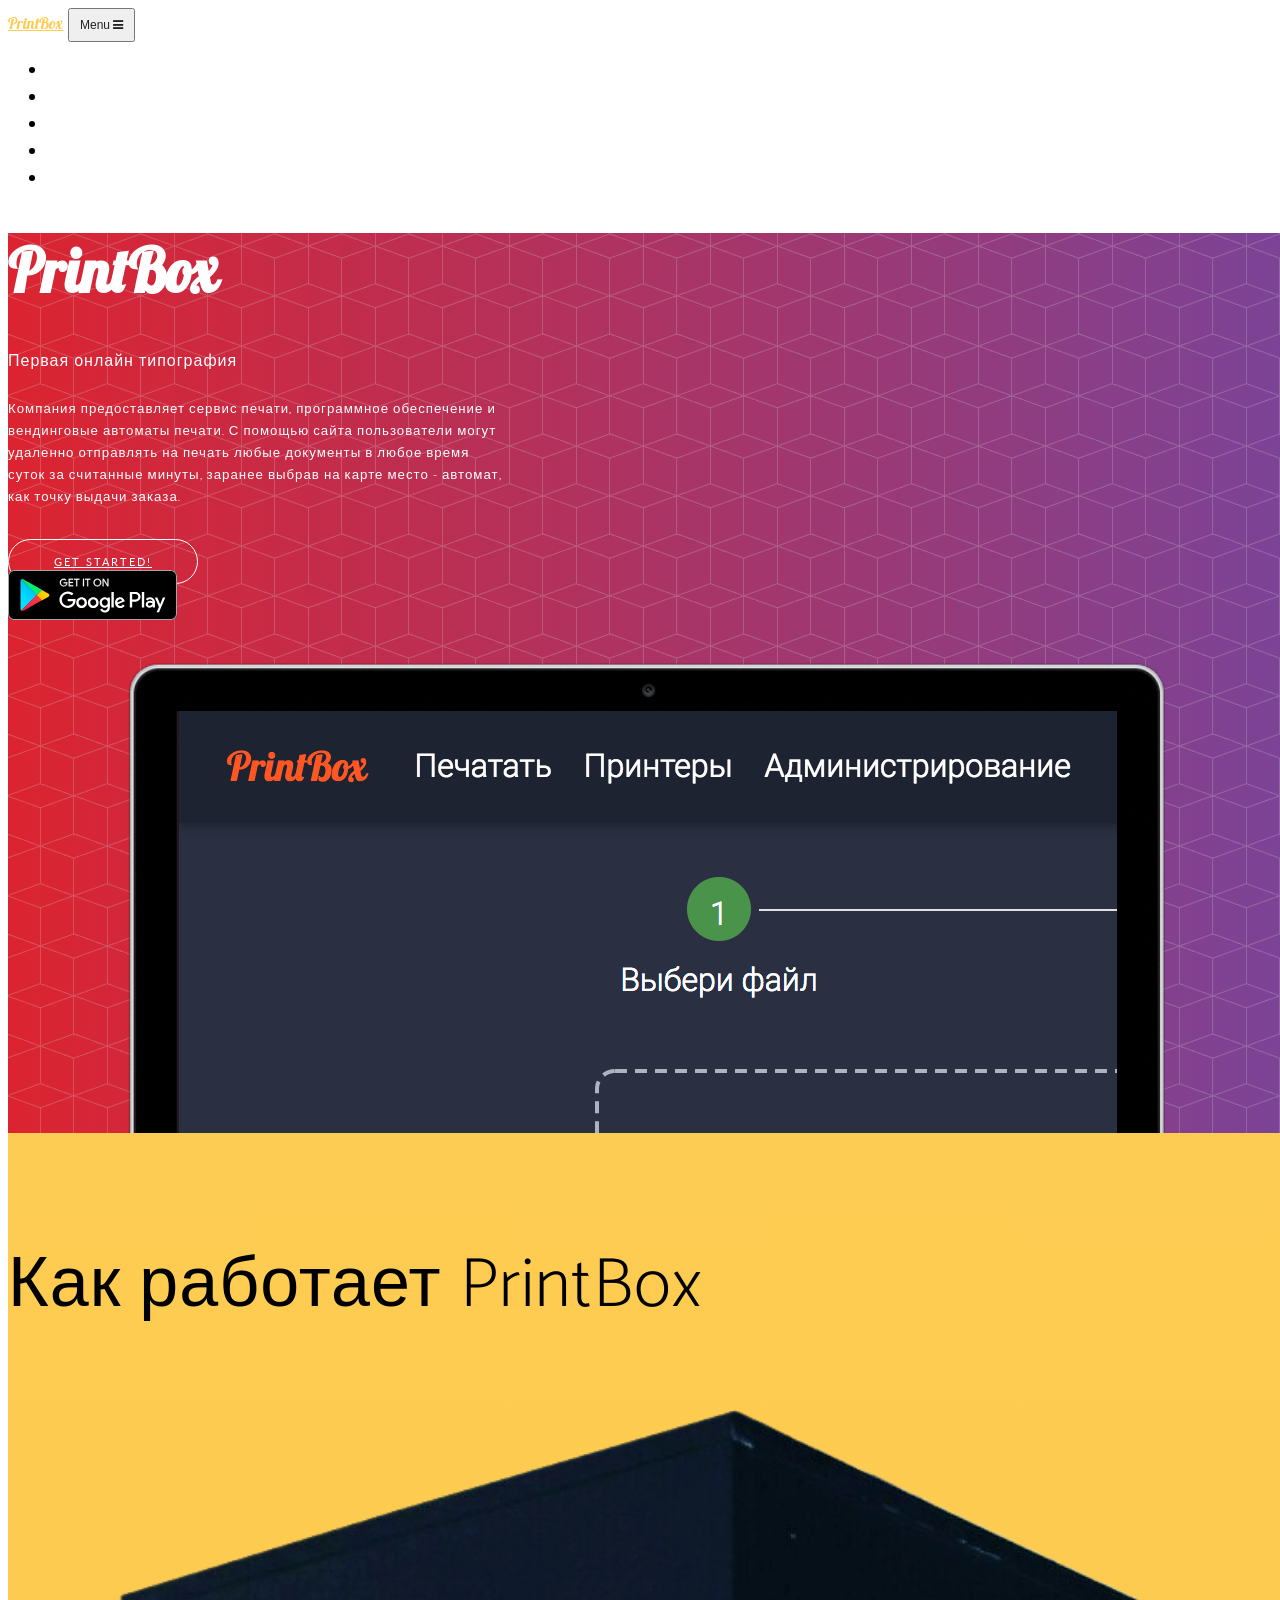
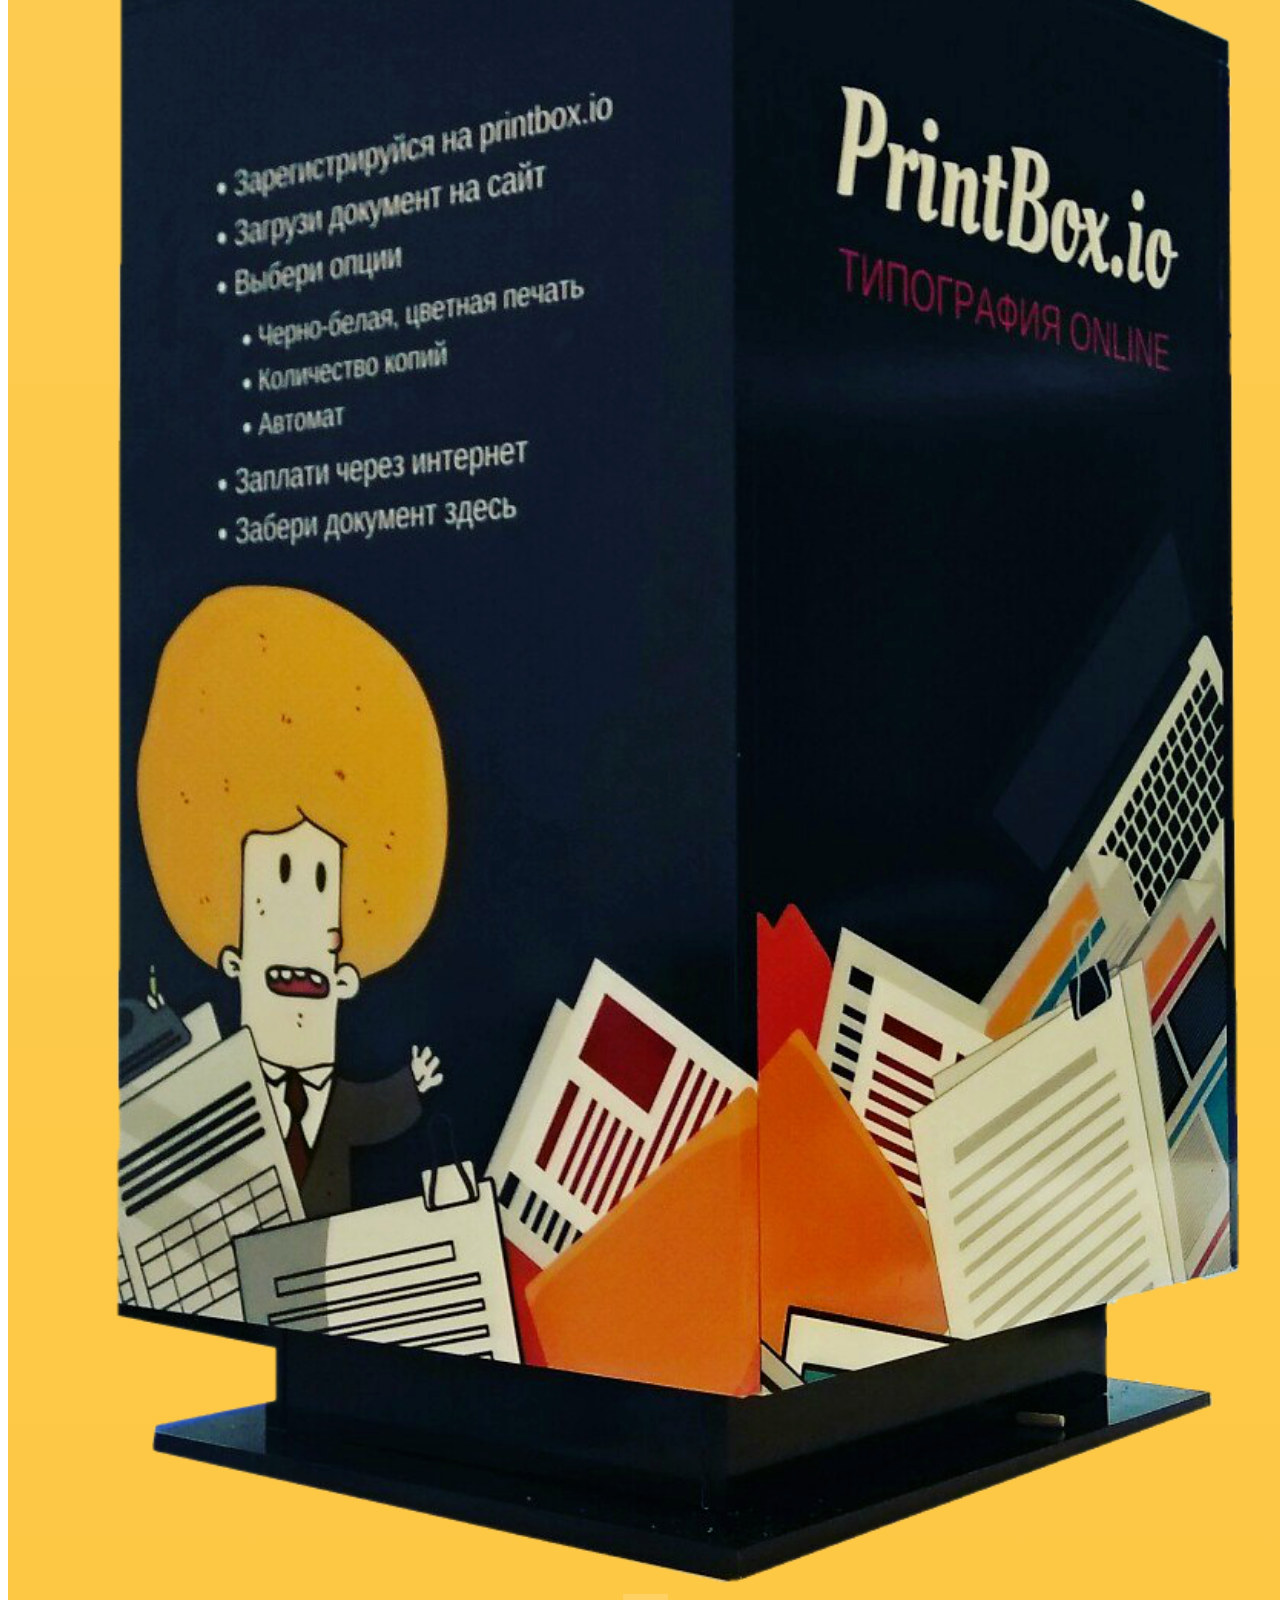
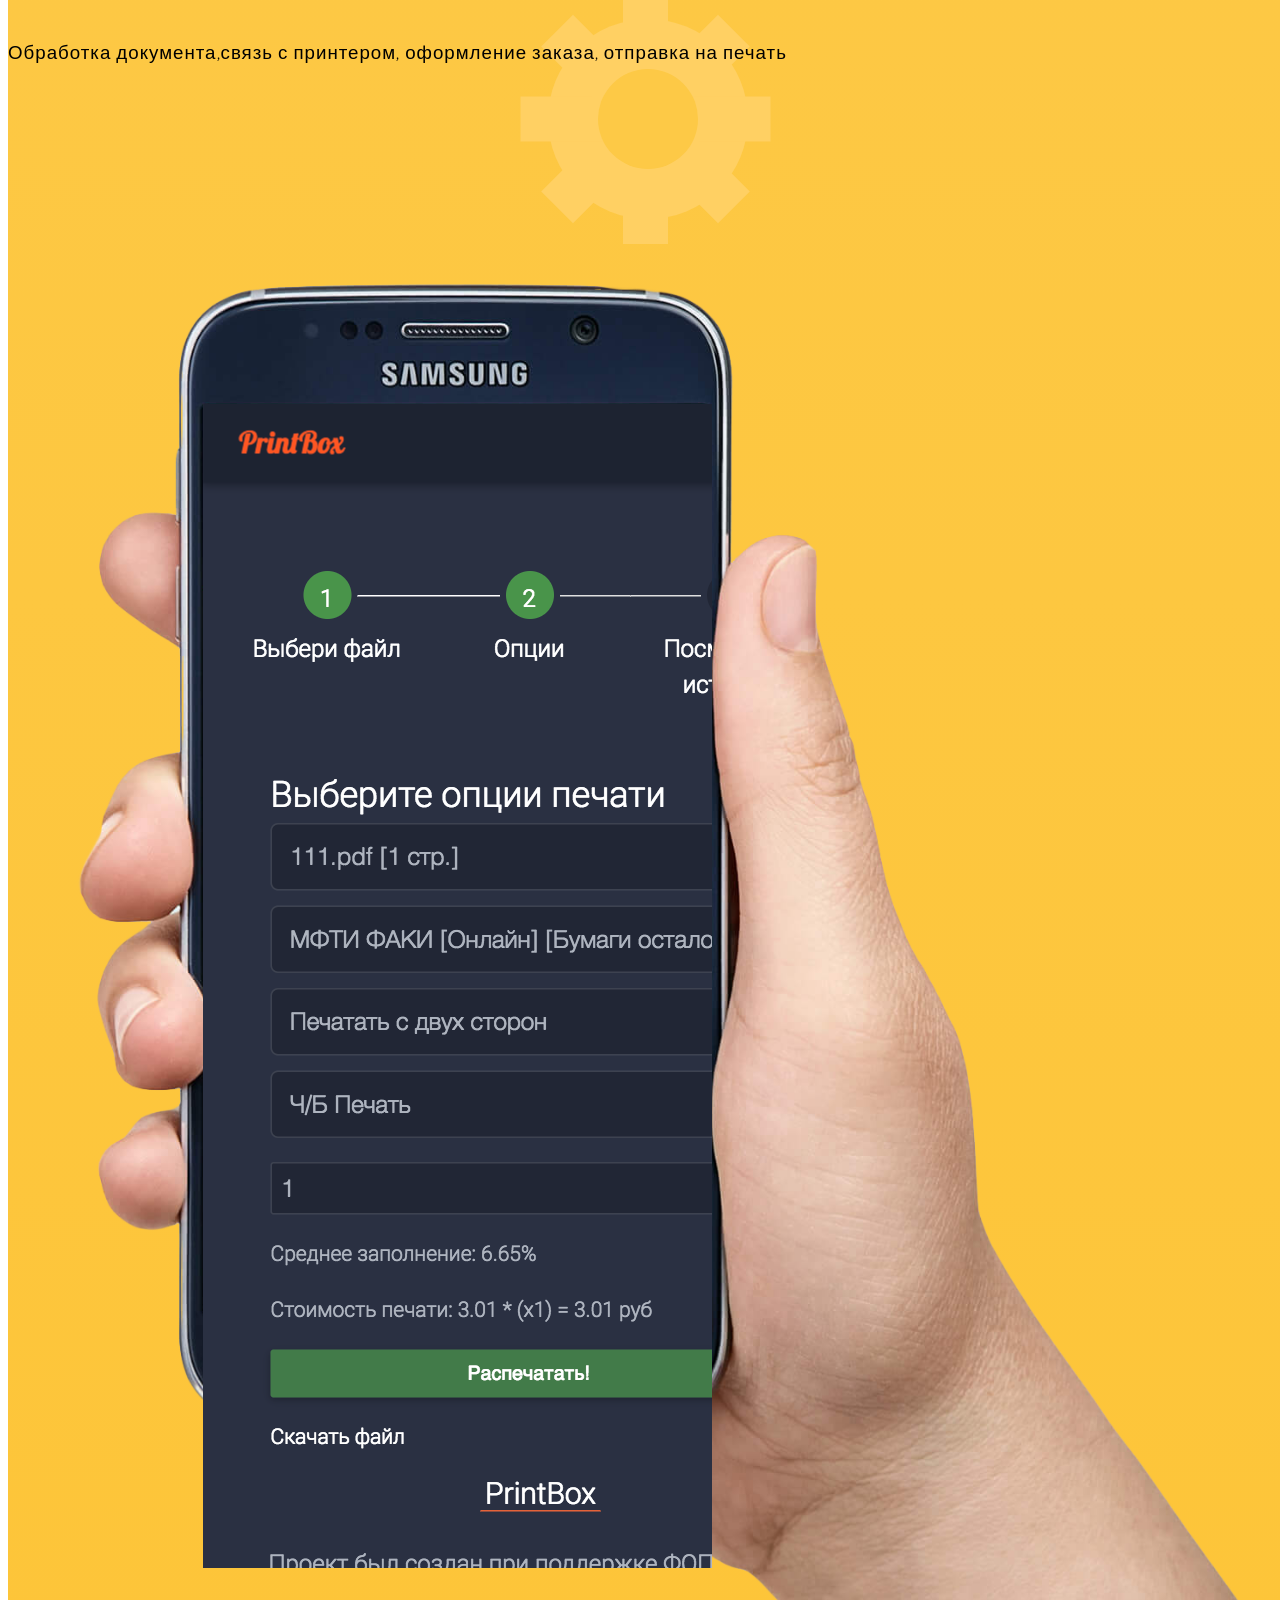
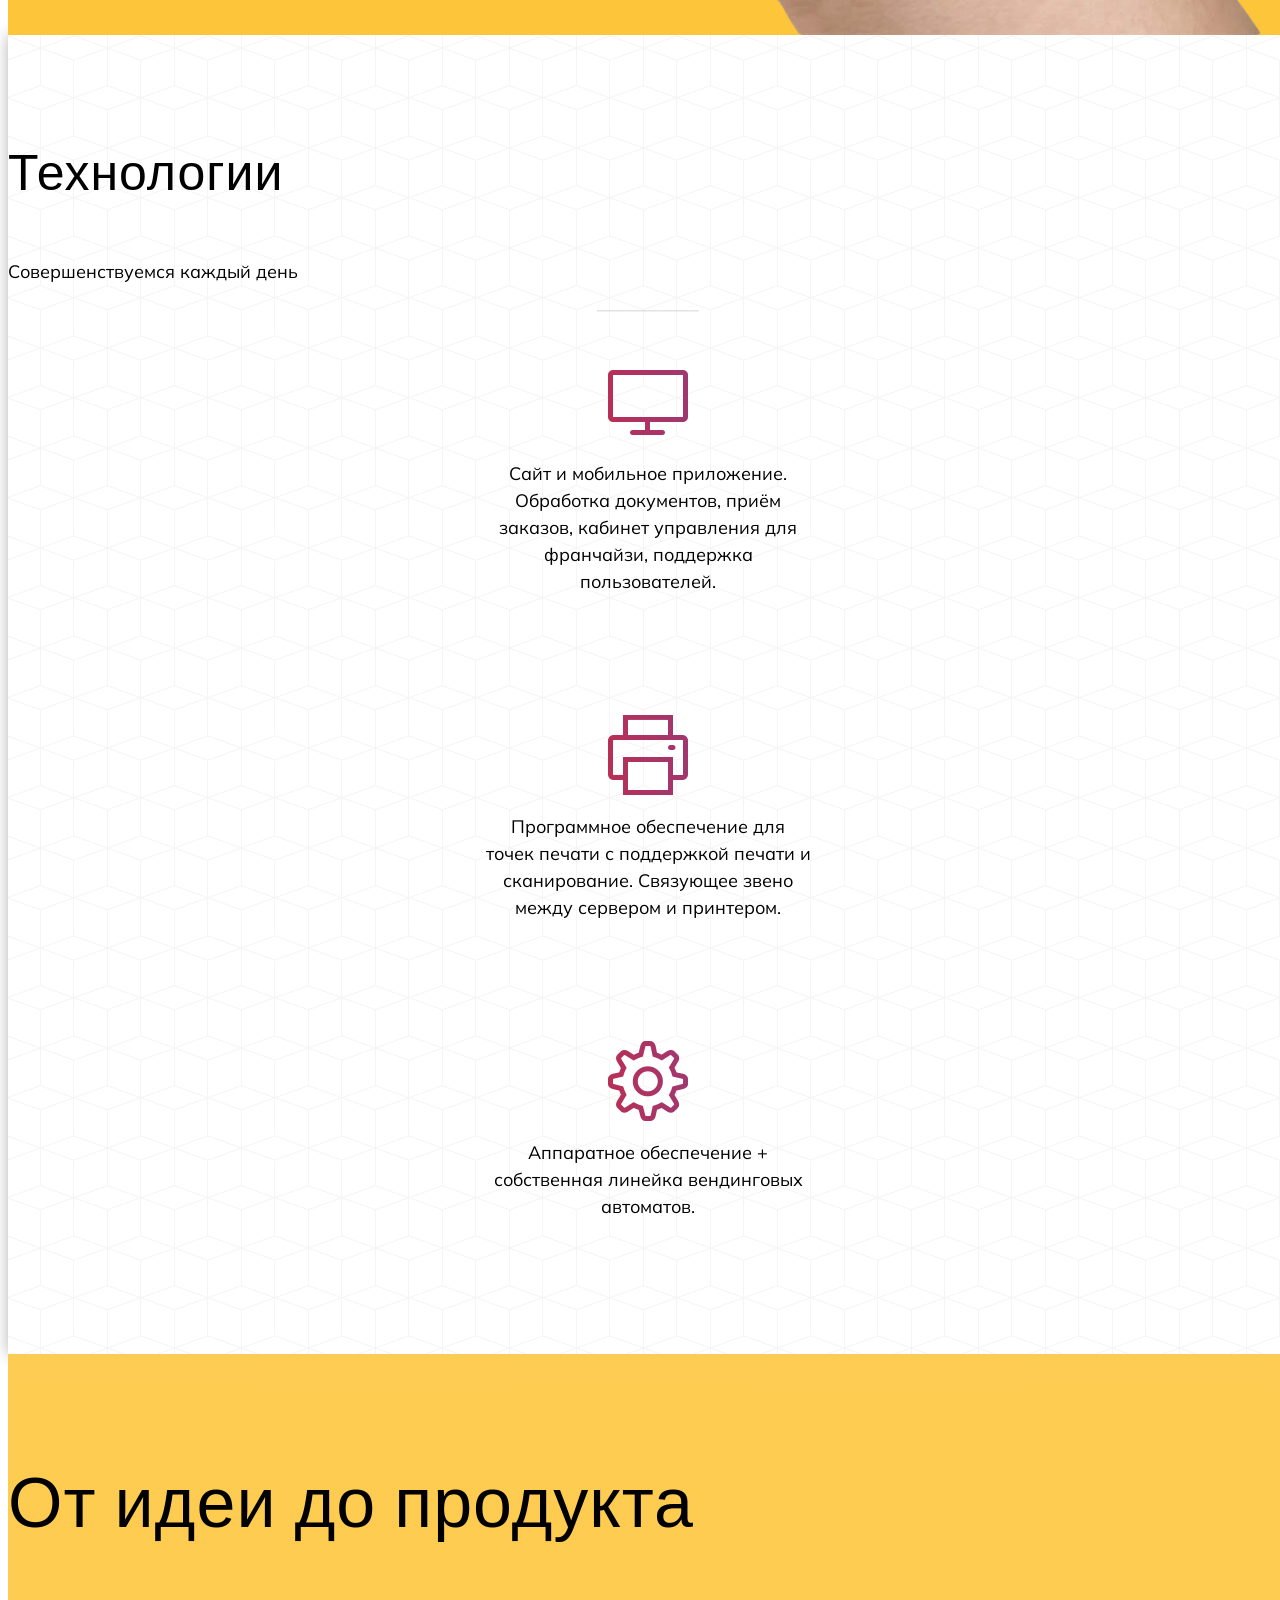
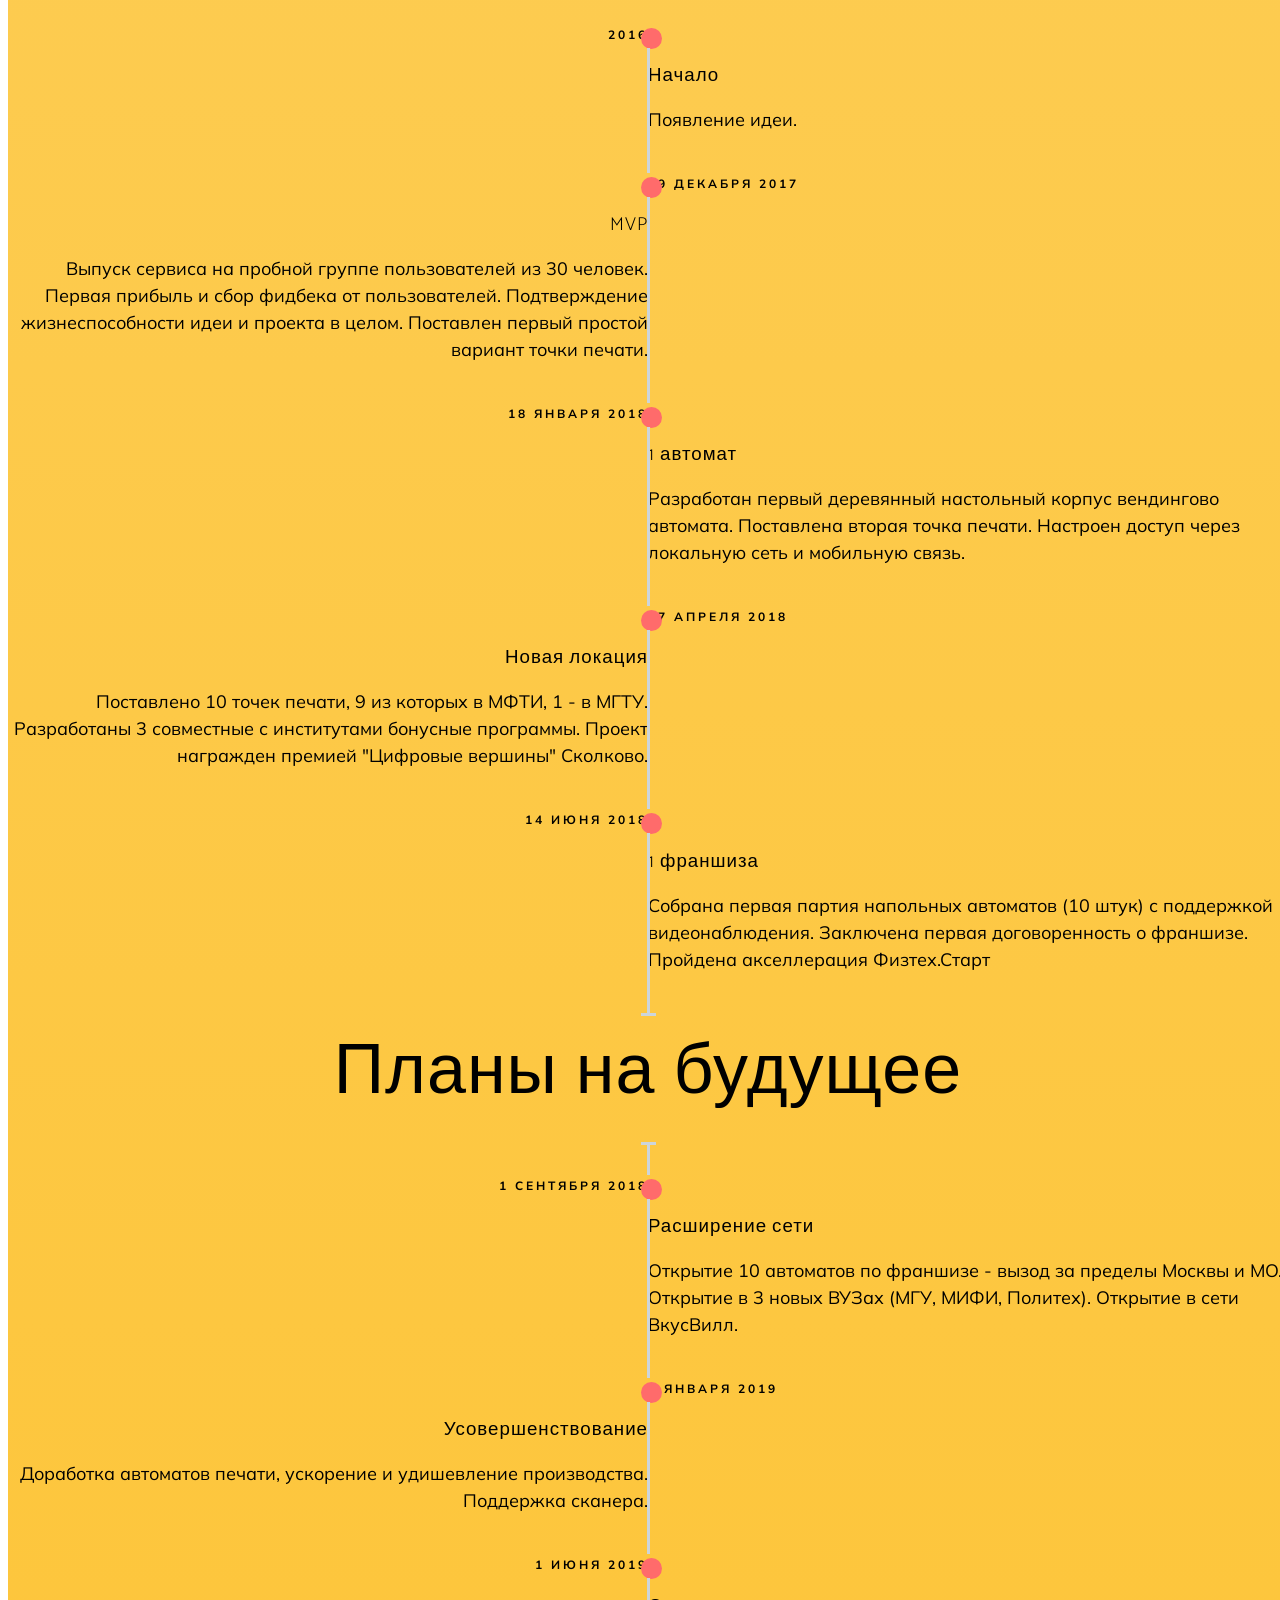
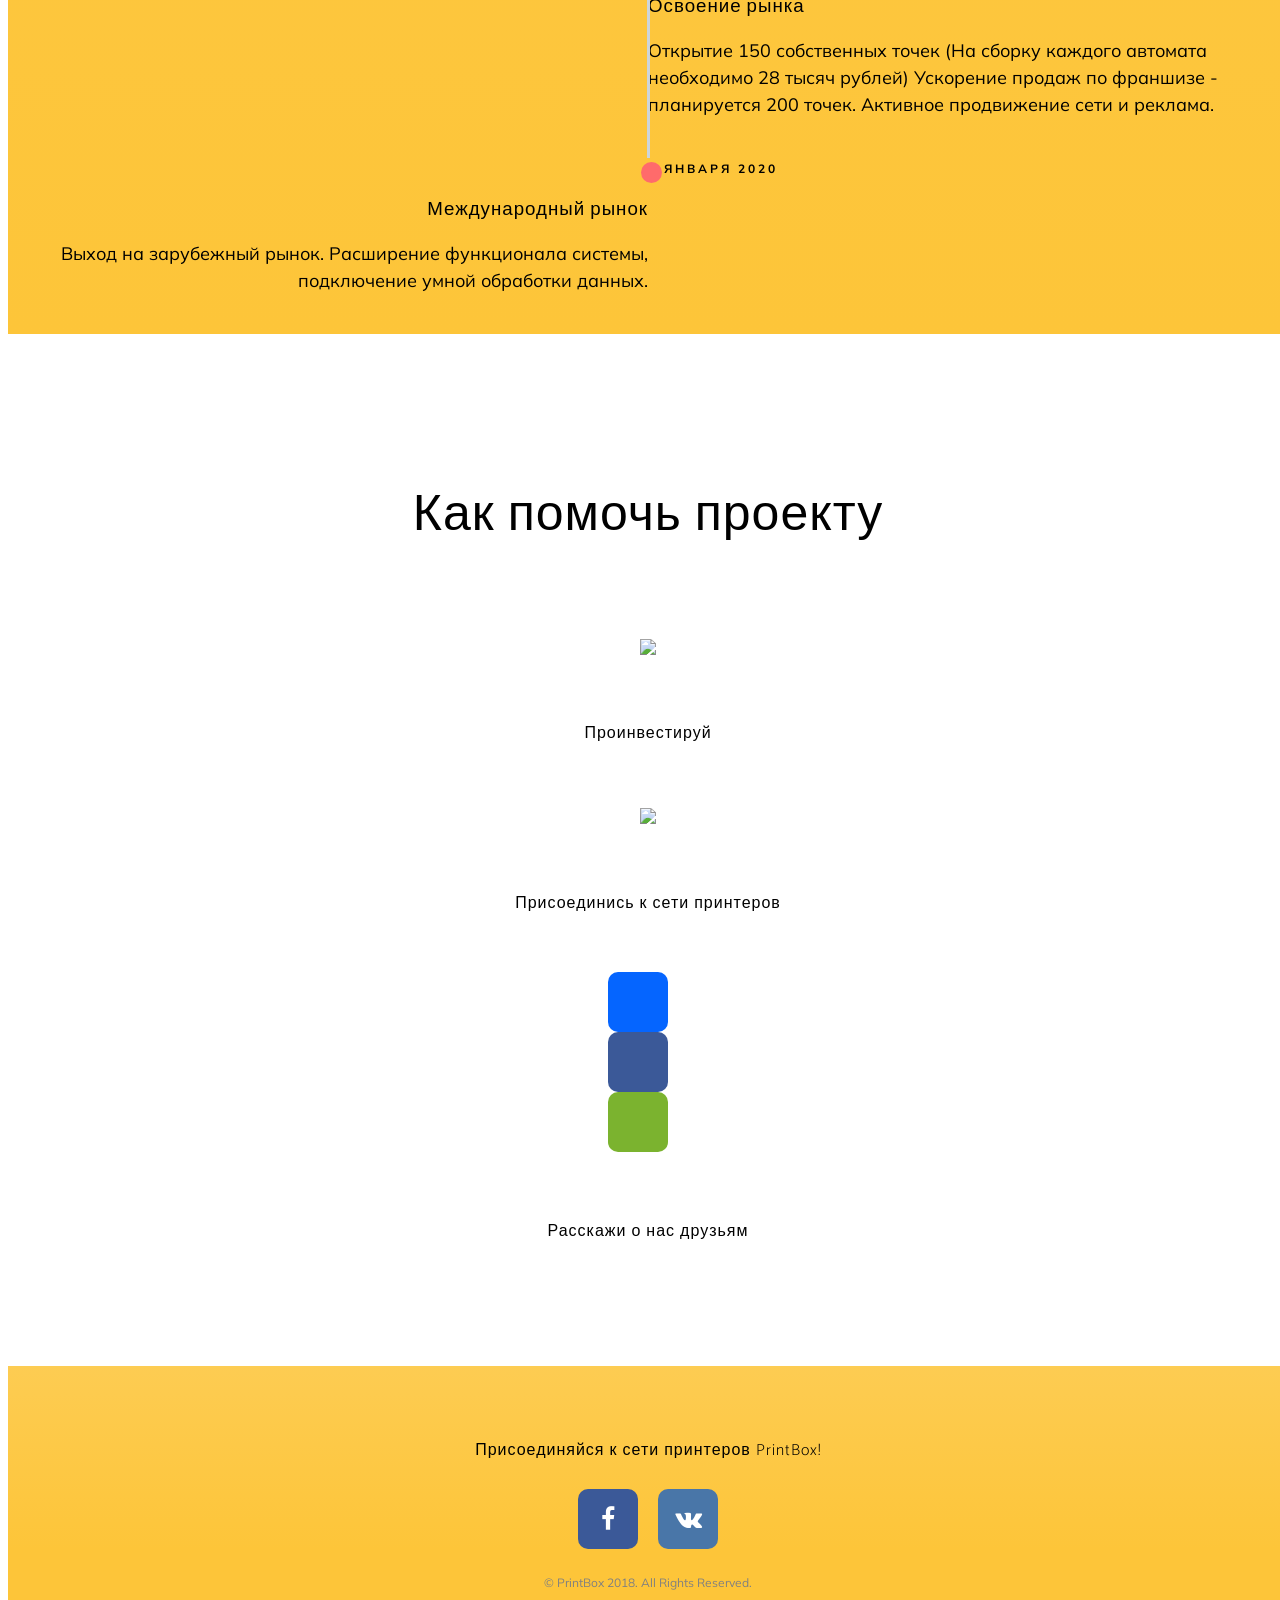
==== index.html @ d89f703d "road map" ====
<!DOCTYPE html>
<html lang="en">

  <head>

    <meta charset="utf-8">
    <meta name="viewport" content="width=device-width, initial-scale=1, shrink-to-fit=no">
    <meta name="description" content="">
    <meta name="author" content="">
    <link rel="shortcut icon" href="img/favicon.ico">
    <title>PrintBox - 1 online типография</title>

    <!-- Bootstrap core CSS -->
    <link href="vendor/bootstrap/css/bootstrap.min.css" rel="stylesheet">

    <!-- Custom fonts for this template -->
    <link rel="stylesheet" href="vendor/font-awesome/css/font-awesome.min.css">
    <link rel="stylesheet" href="vendor/simple-line-icons/css/simple-line-icons.css">
    <link href="https://fonts.googleapis.com/css?family=Lato" rel="stylesheet">
    <link href="https://fonts.googleapis.com/css?family=Catamaran:100,200,300,400,500,600,700,800,900" rel="stylesheet">
    <link href="https://fonts.googleapis.com/css?family=Muli" rel="stylesheet">
    <link href="https://fonts.googleapis.com/css?family=Andika|Arimo|Lobster|Pacifico" rel="stylesheet">

    <!-- Plugin CSS -->
    <link rel="stylesheet" href="device-mockups/device-mockups.min.css">

    <!-- Custom styles for this template -->
    <link href="css/new-age.min.css" rel="stylesheet">
    <link href="scss/my.css" rel="stylesheet">

      <link rel="stylesheet"
  href="https://cdn.jsdelivr.net/npm/animate.css@3.5.2/animate.min.css">
  <!-- or -->
  <link rel="stylesheet"
  href="https://cdnjs.cloudflare.com/ajax/libs/animate.css/3.5.2/animate.min.css">

  </head>

  <body id="page-top">
    <script src="//yastatic.net/es5-shims/0.0.2/es5-shims.min.js"></script>
    <script src="//yastatic.net/share2/share.js"></script>
    <script src="https://cdnjs.cloudflare.com/ajax/libs/wow/1.1.2/wow.min.js"></script>
              <script>
              new WOW().init();
              </script>
<a href="javascript:" id="return-to-top"><i class="icon-arrow-up"></i></a>

    <!-- Navigation -->
    <nav class="navbar navbar-expand-lg navbar-light fixed-top" id="mainNav">
      <div class="container">
        <a class="navbar-brand js-scroll-trigger" href="#page-top">PrintBox</a>
        <button class="navbar-toggler navbar-toggler-right" type="button" data-toggle="collapse" data-target="#navbarResponsive" aria-controls="navbarResponsive" aria-expanded="false" aria-label="Toggle navigation">
          Menu
          <i class="fa fa-bars"></i>
        </button>
        <div class="collapse navbar-collapse" id="navbarResponsive">
          <ul class="navbar-nav ml-auto">
            <li class="nav-item">
              <a class="nav-link js-scroll-trigger" href="#about">About</a>
            </li>
            <li class="nav-item">
              <a class="nav-link js-scroll-trigger" href="#technology">Technology</a>
            </li>
            <li class="nav-item">
              <a class="nav-link js-scroll-trigger" href="#road">Road Map</a>
            </li>
            <li class="nav-item">
              <a class="nav-link js-scroll-trigger" href="#help">Help</a>
            </li>
            <li class="nav-item">
              <a class="nav-link js-scroll-trigger" href="#contact">Contact</a>
            </li>
          </ul>
        </div>
      </div>
    </nav>

    <header class="masthead">
      <div class="container h-100">
        <div class="row h-100">
          <div class="col-lg-5 my-auto">
            <div class="header-content mx-auto">
              <div class="content">
                <h1 id="logo">
                      PrintBox
                </h1>
              <h4 class="wow fadeInLeft pt-3 pb-1"> Первая онлайн типография </h4>
              <h5 class="wow fadeInLeft">
                Компания предоставляет сервис печати,
программное обеспечение и вендинговые автоматы печати.
С помощью сайта пользователи могут
удаленно отправлять на печать любые документы
в любое время суток за считанные минуты,
заранее выбрав на карте место - автомат, как точку выдачи заказа.
              </h5>
              <br>
                  <div class="row">
                     <div class="col-md-6">
                         <a href="https://printbox.io/print/1" class="btn btn-outline btn-xl js-scroll-trigger">Get Started!</a>
                     </div>
                      <div class="col-md-6">
                         <a class="badge-link" href="#"><img src="img/google-play-badge.svg" alt=""></a>
                     </div>
                  </div>
              </div>
            </div>
          </div>
          <div class="col-lg-7 my-auto">
            <div class="">

              <div class="device-mockup makbook portrait white">
                <div class="device">
                  <div class="screen">
                    <!-- Demo image for screen mockup, you can put an image here, some HTML, an animation, video, or anything else! -->
                    <img src="img/3.png" class="img-fluid" alt="">
                  </div>
                  <div class="button">
                    <!-- You can hook the "home button" to some JavaScript events or just remove it -->
                  </div>
                </div>
              </div>
            </div>
          </div>
        </div>
      </div>
    </header>

    <section class="download bg-primary text-center" id="about">
            <h2 class="section-heading">Как работает PrintBox</h2>
      <div class="container">
        <div class="row">
            <div  class="col-md-3">
                <img src="./img/5.png" style="width: 100%">
            </div>
             <div  class="col-md-5" style="height: 224px">
                <div class="parent">
                  <div class="gear">
                    <div class="center"></div>
                    <div class="tooth"></div>
                    <div class="tooth"></div>
                    <div class="tooth"></div>
                    <div class="tooth"></div>
                  </div>
                </div>
                 <h3 class="h3-about mt-5">
                 Обработка документа,связь с принтером,
                 оформление заказа,  отправка на печать
                 </h3>
             </div>
          <div class="col-md-4 mx-auto pb-0 pb-0">
              <div class="device-mockup iphone6_plus portrait white">
              <div class="device">
                  <div class="screen">
                    <!-- Demo image for screen mockup, you can put an image here, some HTML, an animation, video, or anything else! -->
                    <img src="img/2.png" class="img-fluid" alt="">
                  </div>
                  <div class="button">
                    <!-- You can hook the "home button" to some JavaScript events or just remove it -->
                  </div>
                </div>
              </div>
          </div>
        </div>
      </div>
    </section>

    <section class="features future" id="technology">
      <div class="container">
        <div class="section-heading text-center">
          <h2>Технологии</h2>
          <p class="text-muted">
            Совершенствуемся каждый день
          </p>
          <hr>
        </div>
        <div class="row my-auto">
            <div class="container-fluid">
              <div class="row">
                <div class="col-lg-4 wow rotateInDownLeft">
                  <div class="feature-item">
                    <i class="icon-screen-desktop text-primary"></i>
                    <p class="text-muted">
                      Сайт и мобильное приложение.
                      Обработка документов, приём заказов, кабинет управления для франчайзи,
                        поддержка пользователей.
                    </p>
                  </div>
                </div>
                <div class="col-lg-4 wow zoomIn">
                  <div class="feature-item">
                    <i class="icon-printer text-primary"></i>
                    <p class="text-muted">
                      Программное обеспечение для точек печати с поддержкой печати и сканирование.
                      Связующее звено между сервером и принтером.
                    </p>
                  </div>
                </div>
                <div class="col-lg-4">
                  <div class="feature-item wow rotateInDownRight">
                    <i class="icon-settings text-primary"></i>
                    <p class="text-muted">
                      Аппаратное обеспечение +
                      собственная линейка вендинговых автоматов.
                    </p>
                  </div>
                </div>
              </div>
            </div>
        </div>
      </div>
    </section>

    <section class="download bg-primary text-center" id="road">
      <div class="container">
        <div class="row">
          <div class="mx-auto">
            <h2 class="section-heading">От идеи до продукта</h2>
            <div class="badges">
                  <div class="row example-centered">
        <div class="col-xs-10 col-xs-offset-1 col-sm-8 col-sm-offset-2 col-md-12">
            <ul class="timeline timeline-centered">
                <li class="timeline-item">
                    <div class="timeline-info wow fadeInLeft">
                        <span>2016</span>
                    </div>
                    <div class="timeline-marker"></div>
                    <div class="timeline-content">
                        <h3 class="timeline-title wow slideInRight ">Начало</h3>
                        <p class="wow fadeInRight wow slideInRight">
                          Появление идеи.
                        </p>
                    </div>
                </li>
                <li class="timeline-item">
                    <div class="timeline-info wow fadeInLeft">
                        <span>29 декабря 2017</span>
                    </div>
                    <div class="timeline-marker"></div>
                    <div class="timeline-content wow slideInRight">
                        <h3 class="timeline-title">MVP</h3>
                        <p>
                          Выпуск сервиса на пробной группе пользователей из 30 человек.
                          Первая прибыль и сбор фидбека от пользователей.
                          Подтверждение жизнеспособности идеи и проекта в целом.
                          Поставлен первый простой вариант точки печати.
                        </p>
                    </div>
                </li>
                <li class="timeline-item">
                    <div class="timeline-info wow fadeInLeft">
                        <span>18 января 2018</span>
                    </div>
                    <div class="timeline-marker"></div>
                    <div class="timeline-content wow slideInRight">
                        <h3 class="timeline-title">1 автомат</h3>
                        <p>
                          Разработан первый деревянный настольный корпус вендингово автомата.
                          Поставлена вторая точка печати.
                          Настроен доступ через локальную сеть и мобильную связь.
                        </p>
                    </div>
                </li>
                <li class="timeline-item">
                    <div class="timeline-info wow fadeInLeft">
                        <span>17 апреля 2018</span>
                    </div>
                    <div class="timeline-marker"></div>
                    <div class="timeline-content wow slideInRight">
                        <h3 class="timeline-title">Новая локация</h3>
                        <p>
                          Поставлено 10 точек печати, 9 из которых в МФТИ, 1 - в МГТУ.
                          Разработаны 3 совместные с институтами бонусные программы.
                          Проект награжден премией "Цифровые вершины" Сколково.
                        </p>
                    </div>
                </li>
                <li class="timeline-item">
                    <div class="timeline-info wow fadeInLeft">
                        <span>14 июня 2018</span>
                    </div>
                    <div class="timeline-marker"></div>
                    <div class="timeline-content wow slideInRight">
                        <h3 class="timeline-title">1 франшиза</h3>
                        <p>Собрана первая партия напольных автоматов (10 штук)
                          с поддержкой видеонаблюдения.
                          Заключена первая договоренность о франшизе. Пройдена акселлерация Физтех.Старт
                        </p>
                    </div>
                </li>
                <li class="timeline-item period">
                    <div class="timeline-info"></div>
                    <div class="timeline-marker"></div>
                    <div class="timeline-content">
                        <h2 class="timeline-title">Планы на будущее</h2>
                    </div>
                </li>
                 <li class="timeline-item">
                    <div class="timeline-info wow fadeInLeft">
                        <span>1 сентября 2018</span>
                    </div>
                    <div class="timeline-marker"></div>
                    <div class="timeline-content wow slideInRight">
                        <h3 class="timeline-title">Расширение сети</h3>
                        <p> Открытие 10 автоматов по франшизе - вызод за пределы Москвы и МО.
                            Открытие в 3 новых ВУЗах (МГУ, МИФИ, Политех).
                            Открытие в сети ВкусВилл.
                        </p>
                    </div>
                </li>
                <li class="timeline-item">
                    <div class="timeline-info wow fadeInLeft">
                        <span>1 января 2019</span>
                    </div>
                    <div class="timeline-marker"></div>
                    <div class="timeline-content wow slideInRight">
                        <h3 class="timeline-title">Усовершенствование</h3>
                        <p> Доработка автоматов печати, ускорение и удишевление производства.
                            Поддержка сканера.
                        </p>
                    </div>
                </li>
                <li class="timeline-item">
                    <div class="timeline-info wow fadeInLeft">
                        <span>1 июня 2019</span>
                    </div>
                    <div class="timeline-marker"></div>
                    <div class="timeline-content wow slideInRight">
                        <h3 class="timeline-title">Освоение рынка</h3>
                        <p>
                            Открытие 150 собственных точек (На сборку каждого автомата необходимо 28 тысяч рублей)
                            Ускорение продаж по франшизе - планируется 200 точек.
                            Активное продвижение сети и реклама.
                        </p>
                    </div>
                </li>
                <li class="timeline-item">
                    <div class="timeline-info wow fadeInLeft">
                        <span>1 января 2020</span>
                    </div>
                    <div class="timeline-marker"></div>
                    <div class="timeline-content wow slideInRight">
                        <h3 class="timeline-title">Международный рынок</h3>
                        <p>
                            Выход на зарубежный рынок. Расширение функционала системы,
                            подключение умной обработки данных.
                        </p>
                    </div>
                </li>
            </ul>
        </div>
    </div>
            </div>
          </div>
        </div>
      </div>
    </section>

    <section class="" id="help">
      <div class="">
        <div class="container how">
          <div class="row">
            <div class="col-md-12">
             <h2>Как помочь проекту</h2>
          </div>
            <div class="col-md-4 wow zoomIn">
              <img  class="t490__img  t-img " src="https://static.tildacdn.com/lib/tildaicon/61386665-6361-4537-a163-336431626339/store_cost.svg">
              <h4>Проинвестируй </h4>
            </div>
            <div class="col-md-4 wow zoomIn">
              <img class="t490__img  t-img" src="https://static.tildacdn.com/lib/tildaicon/31643863-6564-4938-b836-343263346132/27as_transmission.svg">
              <h4> Присоединись к сети принтеров </h4>
            </div>
            <div class="col-md-4 wow zoomIn">
              <div class="share">
                <div class="effect aeneas">
                <div class="buttons">
                 <!-- AddToAny BEGIN -->
                  <div class="a2a_kit a2a_kit_size_32 a2a_default_style">
                  <a class="a2a_dd insta" href="https://www.addtoany.com/share"></a>
                  <a class="a2a_button_facebook fb"></a>
                  <a class="a2a_button_wechat wc"></a>
                  </div>
                  <script async src="https://static.addtoany.com/menu/page.js"></script>
                  <!-- AddToAny END -->
                </div>
              </div>
              </div>
              <h4> Расскажи о нас друзьям </h4>
            </div>
          </div>
        </div>
      </div>

    </section>

    <section class="contact bg-primary" id="contact">
      <div class="container wow slideInUp">
        <h4> Присоединяйся к сети принтеров PrintBox!</h4>
          <div class="effect aeneas">
            <div class="buttons">
                <a href="https://www.facebook.com/groups/229069761246074/" class="fb" title="Join us on Facebook"><i class="fa fa-facebook" aria-hidden="true"></i></a>
                <a href="https://vk.com/club163837307" class="vk" title="Join us on Vkontakte"><i class="fa fa-vk" aria-hidden="true"></i></a>
            </div>

          </div>
      </div>
    </section>

    <footer class="">
      <div class="container wow slideInUp">
        <p>&copy; PrintBox 2018. All Rights Reserved.</p>
      </div>
    </footer>

    <!-- Bootstrap core JavaScript -->
    <script src="vendor/jquery/jquery.min.js"></script>
    <script src="vendor/bootstrap/js/bootstrap.bundle.min.js"></script>
    <script src="https://cdnjs.cloudflare.com/ajax/libs/gsap/latest/TweenMax.min.js"></script>

    <!-- Plugin JavaScript -->
    <script src="vendor/jquery-easing/jquery.easing.min.js"></script>

    <!-- Custom scripts for this template -->
    <script src="js/new-age.min.js"></script>
    <script src="js/my.js"></script>
  <script src="https://use.typekit.net/bkt6ydm.js"></script>
<script>try{Typekit.load({ async: true });}catch(e){}</script>
<script src="viewportchecker.js"></script>
<script src="//ajax.googleapis.com/ajax/libs/jquery/1.11.0/jquery.min.js"></script> <!-- We also need jQuery -->


  </body>

</html>
---- device-mockups/device-mockups.min.css ----
.device-mockup{position:relative;width:100%;padding-bottom:61.775701%}.device-mockup>.device{position:absolute;top:0;bottom:0;left:0;right:0;width:100%;height:100%;background-size:100% 100%;background-repeat:no-repeat;background-image:url(macbook/macbook.png)}.device-mockup>.device>.screen{position:absolute;top:11.0438729%;bottom:14.6747352%;left:13.364486%;right:13.364486%;overflow:hidden}.device-mockup>.device>.button{position:absolute;top:0;left:0;display:none;overflow:hidden;border-radius:100%;-webkit-border-radius:100%;-moz-border-radius:100%;cursor:pointer}.device-mockup.imac{padding-bottom:81.230769%}.device-mockup.imac>.device{background-image:url(imac/imac.png)}.device-mockup.imac>.device>.screen{top:8.20707071%;bottom:31.6919192%;left:6.61538462%;right:6.61538462%}.device-mockup.macbook{padding-bottom:61.775701%}.device-mockup.macbook>.device{background-image:url(macbook/macbook.png)}.device-mockup.macbook>.device>.screen{top:11.0438729%;bottom:14.6747352%;left:13.364486%;right:13.364486%}.device-mockup.macbook_2015{padding-bottom:57.5%}.device-mockup.macbook_2015.grey>.device,.device-mockup.macbook_2015>.device{background-image:url(macbook_2015/grey.png)}.device-mockup.macbook_2015.silver>.device,.device-mockup.macbook_2015>.device{background-image:url(macbook_2015/silver.png)}.device-mockup.macbook_2015.gold>.device,.device-mockup.macbook_2015>.device{background-image:url(macbook_2015/gold.png)}.device-mockup.macbook_2015>.device>.screen{top:7.5%;bottom:10.9%;left:12.46%;right:12.56%}.device-mockup.iphone5,.device-mockup.iphone5.portrait{padding-bottom:210.57%}.device-mockup.iphone5.landscape{padding-bottom:47.49%}.device-mockup.iphone5.black>.device,.device-mockup.iphone5.portrait.black>.device,.device-mockup.iphone5>.device{background-image:url(iphone5/iphone5_port_black.png)}.device-mockup.iphone5.landscape.black>.device,.device-mockup.iphone5.landscape>.device{background-image:url(iphone5/iphone5_land_black.png)}.device-mockup.iphone5.portrait.white>.device,.device-mockup.iphone5.white>.device{background-image:url(iphone5/iphone5_port_white.png)}.device-mockup.iphone5.landscape.white>.device{background-image:url(iphone5/iphone5_land_white.png)}.device-mockup.iphone5.portrait>.device>.screen,.device-mockup.iphone5>.device>.screen{top:14.78%;bottom:13.78%;left:8.77%;right:7.77%}.device-mockup.iphone5.landscape>.device>.screen{top:7.422488%;bottom:8.422488%;left:14.919127%;right:14.019127%}.device-mockup.iphone5.portrait>.device>.button,.device-mockup.iphone5>.device>.button{display:block;top:88.3%;bottom:2.5%;left:40%;right:40%}.device-mockup.iphone5.landscape>.device>.button{display:block;top:40%;bottom:41%;left:88.4%;right:2.3%}.device-mockup.iphone_se,.device-mockup.iphone_se.portrait{padding-bottom:209.83%}.device-mockup.iphone_se.landscape{padding-bottom:47.66%}.device-mockup.iphone_se.black>.device,.device-mockup.iphone_se.portrait.black>.device,.device-mockup.iphone_se>.device{background-image:url(iphone_se/iphone_se_port_black.png)}.device-mockup.iphone_se.landscape.black>.device,.device-mockup.iphone_se.landscape>.device{background-image:url(iphone_se/iphone_se_land_black.png)}.device-mockup.iphone_se.portrait.white>.device,.device-mockup.iphone_se.white>.device{background-image:url(iphone_se/iphone_se_port_white.png)}.device-mockup.iphone_se.landscape.white>.device{background-image:url(iphone_se/iphone_se_land_white.png)}.device-mockup.iphone_se.gold>.device,.device-mockup.iphone_se.portrait.gold>.device{background-image:url(iphone_se/iphone_se_port_gold.png)}.device-mockup.iphone_se.landscape.gold>.device{background-image:url(iphone_se/iphone_se_land_gold.png)}.device-mockup.iphone_se.portrait.rose>.device,.device-mockup.iphone_se.rose>.device{background-image:url(iphone_se/iphone_se_port_rose.png)}.device-mockup.iphone_se.landscape.rose>.device{background-image:url(iphone_se/iphone_se_land_rose.png)}.device-mockup.iphone_se.portrait>.device>.screen,.device-mockup.iphone_se>.device>.screen{top:16.28%;bottom:16.28%;left:11.77%;right:11.77%}.device-mockup.iphone_se.landscape>.device>.screen{top:11.722488%;bottom:11.722488%;left:16.0191273%;right:16.0191273%}.device-mockup.iphone_se.portrait>.device>.button,.device-mockup.iphone_se>.device>.button{display:block;top:86.3%;bottom:5.5%;left:42%;right:42%}.device-mockup.iphone_se.landscape>.device>.button{display:block;top:42%;bottom:42%;left:86.4%;right:5.1%}.device-mockup.iphone6,.device-mockup.iphone6.portrait{padding-bottom:207.19%}.device-mockup.iphone6.landscape{padding-bottom:48.76%}.device-mockup.iphone6.black>.device,.device-mockup.iphone6.portrait.black>.device,.device-mockup.iphone6>.device{background-image:url(iphone_6/iphone_6_port_black.png)}.device-mockup.iphone6.landscape.black>.device,.device-mockup.iphone6.landscape>.device{background-image:url(iphone_6/iphone_6_land_black.png)}.device-mockup.iphone6.portrait.white>.device,.device-mockup.iphone6.white>.device{background-image:url(iphone_6/iphone_6_port_white.png)}.device-mockup.iphone6.landscape.white>.device{background-image:url(iphone_6/iphone_6_land_white.png)}.device-mockup.iphone6.gold>.device,.device-mockup.iphone6.portrait.gold>.device{background-image:url(iphone_6/iphone_6_port_gold.png)}.device-mockup.iphone6.landscape.gold>.device{background-image:url(iphone_6/iphone_6_land_gold.png)}.device-mockup.iphone6.portrait>.device>.screen,.device-mockup.iphone6>.device>.screen{top:12.58%;bottom:12.88%;left:6.77%;right:6.77%}.device-mockup.iphone6.landscape>.device>.screen{top:6.77%;bottom:6.77%;left:12.58%;right:12.88%}.device-mockup.iphone6.portrait>.device>.button,.device-mockup.iphone6>.device>.button{display:block;top:88.6%;bottom:3.2%;left:42%;right:42%}.device-mockup.iphone6.landscape>.device>.button{display:block;top:42%;bottom:42%;left:88.6%;right:3.2%}.device-mockup.iphone6_plus,.device-mockup.iphone6_plus.portrait{padding-bottom:201.76%}.device-mockup.iphone6_plus.landscape{padding-bottom:49.56%}.device-mockup.iphone6_plus.black>.device,.device-mockup.iphone6_plus.portrait.black>.device,.device-mockup.iphone6_plus>.device{background-image:url(iphone_6_plus/iphone_6_plus_black_port.png)}.device-mockup.iphone6_plus.landscape.black>.device,.device-mockup.iphone6_plus.landscape>.device{background-image:url(iphone_6_plus/iphone_6_plus_black_land.png)}.device-mockup.iphone6_plus.portrait.white>.device,.device-mockup.iphone6_plus.white>.device{background-image:url(iphone_6_plus/iphone_6_plus_white_port.png)}.device-mockup.iphone6_plus.landscape.white>.device{background-image:url(iphone_6_plus/iphone_6_plus_white_land.png)}.device-mockup.iphone6_plus.gold>.device,.device-mockup.iphone6_plus.portrait.gold>.device{background-image:url(iphone_6_plus/iphone_6_plus_gold_port.png)}.device-mockup.iphone6_plus.landscape.gold>.device{background-image:url(iphone_6_plus/iphone_6_plus_gold_land.png)}.device-mockup.iphone6_plus.portrait>.device>.screen,.device-mockup.iphone6_plus>.device>.screen{top:11.58%;bottom:11.58%;left:5.97%;right:5.97%}.device-mockup.iphone6_plus.landscape>.device>.screen{top:5.97%;bottom:5.97%;left:11.38%;right:11.58%}.device-mockup.iphone6_plus.portrait>.device>.button,.device-mockup.iphone6_plus>.device>.button{display:block;top:89.9%;bottom:3.2%;left:43%;right:43%}.device-mockup.iphone6_plus.landscape>.device>.button{display:block;top:43%;bottom:43%;left:89.9%;right:3.2%}.device-mockup.ipad,.device-mockup.ipad.portrait{padding-bottom:128.406276%}.device-mockup.ipad.landscape{padding-bottom:79.9086758%}.device-mockup.ipad.black>.device,.device-mockup.ipad.portrait.black>.device,.device-mockup.ipad>.device{background-image:url(ipad/ipad_port_black.png)}.device-mockup.ipad.portrait.white>.device,.device-mockup.ipad.white>.device{background-image:url(ipad/ipad_port_white.png)}.device-mockup.ipad.landscape.black>.device,.device-mockup.ipad.landscape>.device{background-image:url(ipad/ipad_land_black.png)}.device-mockup.ipad.landscape.white>.device{background-image:url(ipad/ipad_land_white.png)}.device-mockup.ipad.portrait>.device>.screen,.device-mockup.ipad>.device>.screen{top:12.025723%;bottom:12.154341%;left:13.45995%;right:13.45995%}.device-mockup.ipad.landscape>.device>.screen{top:13.87755102%;bottom:13.87755102%;left:11.5459883%;right:11.5459883%}.device-mockup.ipad.portrait>.device>.button,.device-mockup.ipad>.device>.button{display:block;top:90.2%;bottom:5.5%;left:47.3%;right:47.3%}.device-mockup.ipad.landscape>.device>.button{display:block;top:47.3%;bottom:47.3%;left:90.8%;right:4.9%}.device-mockup.ipad_air,.device-mockup.ipad_air.portrait{padding-bottom:141.27%}.device-mockup.ipad_air.landscape{padding-bottom:70.79%}.device-mockup.ipad_air.grey>.device,.device-mockup.ipad_air.portrait.grey>.device,.device-mockup.ipad_air>.device{background-image:url(ipad_air/ipad_air_gray_port.png)}.device-mockup.ipad_air.portrait.silver>.device,.device-mockup.ipad_air.silver>.device{background-image:url(ipad_air/ipad_air_silver_port.png)}.device-mockup.ipad_air.landscape.grey>.device,.device-mockup.ipad_air.landscape>.device{background-image:url(ipad_air/ipad_air_gray_land.png)}.device-mockup.ipad_air.landscape.silver>.device{background-image:url(ipad_air/ipad_air_silver_land.png)}.device-mockup.ipad_air.portrait>.device>.screen,.device-mockup.ipad_air>.device>.screen{top:9.025723%;bottom:9.154341%;left:7.45995%;right:6.45995%}.device-mockup.ipad_air.landscape>.device>.screen{top:6.877551%;bottom:6.877551%;left:9.545988%;right:9.545988%}.device-mockup.ipad_air.portrait>.device>.button,.device-mockup.ipad_air>.device>.button{display:block;top:93.2%;bottom:2.5%;left:47.3%;right:47.3%}.device-mockup.ipad_air.landscape>.device>.button{display:block;top:47.3%;bottom:47.3%;left:93.1%;right:2.1%}.device-mockup.ipad_air_2,.device-mockup.ipad_air_2.portrait{padding-bottom:141.38%}.device-mockup.ipad_air_2.landscape{padding-bottom:70.73%}.device-mockup.ipad_air_2.grey>.device,.device-mockup.ipad_air_2.portrait.grey>.device,.device-mockup.ipad_air_2>.device{background-image:url(ipad_air_2/ipad_air_2_gray_port.png)}.device-mockup.ipad_air_2.portrait.silver>.device,.device-mockup.ipad_air_2.silver>.device{background-image:url(ipad_air_2/ipad_air_2_silver_port.png)}.device-mockup.ipad_air_2.gold>.device,.device-mockup.ipad_air_2.portrait.gold>.device{background-image:url(ipad_air_2/ipad_air_2_gold_port.png)}.device-mockup.ipad_air_2.landscape.grey>.device,.device-mockup.ipad_air_2.landscape>.device{background-image:url(ipad_air_2/ipad_air_2_gray_land.png)}.device-mockup.ipad_air_2.landscape.silver>.device{background-image:url(ipad_air_2/ipad_air_2_silver_land.png)}.device-mockup.ipad_air_2.landscape.gold>.device{background-image:url(ipad_air_2/ipad_air_2_gold_land.png)}.device-mockup.ipad_air_2.portrait>.device>.screen,.device-mockup.ipad_air_2>.device>.screen{top:9.025723%;bottom:8.854341%;left:6.15995%;right:6.15995%}.device-mockup.ipad_air_2.landscape>.device>.screen{top:6.277551%;bottom:6.277551%;left:8.545988%;right:8.545988%}.device-mockup.ipad_air_2.portrait>.device>.button,.device-mockup.ipad_air_2>.device>.button{display:block;top:93.2%;bottom:2.1%;left:46.3%;right:46.5%}.device-mockup.ipad_air_2.landscape>.device>.button{display:block;top:46.5%;bottom:46.8%;left:93.5%;right:1.9%}.device-mockup.ipad_pro,.device-mockup.ipad_pro.portrait{padding-bottom:138.63%}.device-mockup.ipad_pro.landscape{padding-bottom:72.14%}.device-mockup.ipad_pro.grey>.device,.device-mockup.ipad_pro.portrait.grey>.device,.device-mockup.ipad_pro>.device{background-image:url(ipad_pro/ipad_pro_port_black.png)}.device-mockup.ipad_pro.portrait.silver>.device,.device-mockup.ipad_pro.silver>.device{background-image:url(ipad_pro/ipad_pro_port_silver.png)}.device-mockup.ipad_pro.gold>.device,.device-mockup.ipad_pro.portrait.gold>.device{background-image:url(ipad_pro/ipad_pro_port_gold.png)}.device-mockup.ipad_pro.landscape.grey>.device,.device-mockup.ipad_pro.landscape>.device{background-image:url(ipad_pro/ipad_pro_land_black.png)}.device-mockup.ipad_pro.landscape.silver>.device{background-image:url(ipad_pro/ipad_pro_land_silver.png)}.device-mockup.ipad_pro.landscape.gold>.device{background-image:url(ipad_pro/ipad_pro_land_gold.png)}.device-mockup.ipad_pro.portrait>.device>.screen,.device-mockup.ipad_pro>.device>.screen{top:7.025723%;bottom:6.854341%;left:5.15995%;right:5.15995%}.device-mockup.ipad_pro.landscape>.device>.screen{top:5.177551%;bottom:5.177551%;left:6.945988%;right:6.945988%}.device-mockup.ipad_pro.portrait>.device>.button,.device-mockup.ipad_pro>.device>.button{display:block;top:94.9%;bottom:1.5%;left:47.3%;right:47.1%}.device-mockup.ipad_pro.landscape>.device>.button{display:block;top:47.5%;bottom:47.5%;left:94.8%;right:1.5%}.device-mockup.galaxy_s3,.device-mockup.galaxy_s3.portrait{padding-bottom:178.787879%}.device-mockup.galaxy_s3.landscape{padding-bottom:55.9322034%}.device-mockup.galaxy_s3.black>.device,.device-mockup.galaxy_s3.portrait.black>.device,.device-mockup.galaxy_s3>.device{background-image:url(galaxy_s3/s3_port_black.png)}.device-mockup.galaxy_s3.landscape.black>.device,.device-mockup.galaxy_s3.landscape>.device{background-image:url(galaxy_s3/s3_land_black.png)}.device-mockup.galaxy_s3.portrait.white>.device,.device-mockup.galaxy_s3.white>.device{background-image:url(galaxy_s3/s3_port_white.png)}.device-mockup.galaxy_s3.landscape.white>.device{background-image:url(galaxy_s3/s3_land_white.png)}.device-mockup.galaxy_s3.portrait>.device>.screen,.device-mockup.galaxy_s3>.device>.screen{top:12.3728814%;bottom:15.5367232%;left:13.8383838%;right:13.8383838%}.device-mockup.galaxy_s3.landscape>.device>.screen{top:13.8383838%;bottom:13.8383838%;left:12.3728814%;right:15.5367232%}.device-mockup.galaxy_s5,.device-mockup.galaxy_s5.portrait{padding-bottom:194.188862%}.device-mockup.galaxy_s5.landscape{padding-bottom:51.496259%}.device-mockup.galaxy_s5.black>.device,.device-mockup.galaxy_s5.portrait.black>.device,.device-mockup.galaxy_s5>.device{background-image:url(galaxy_s5/galaxy_s5_port_black.png)}.device-mockup.galaxy_s5.landscape.black>.device,.device-mockup.galaxy_s5.landscape>.device{background-image:url(galaxy_s5/galaxy_s5_land_black.png)}.device-mockup.galaxy_s5.portrait.white>.device,.device-mockup.galaxy_s5.white>.device{background-image:url(galaxy_s5/galaxy_s5_port_white.png)}.device-mockup.galaxy_s5.landscape.white>.device{background-image:url(galaxy_s5/galaxy_s5_land_white.png)}.device-mockup.galaxy_s5.portrait>.device>.screen,.device-mockup.galaxy_s5>.device>.screen{top:10.2%;bottom:10.1%;left:6.3%;right:6.4%}.device-mockup.galaxy_s5.landscape>.device>.screen{top:6.6%;bottom:6.2%;left:10.15%;right:10%}.device-mockup.galaxy_tab4,.device-mockup.galaxy_tab4.landscape{padding-bottom:72.689464%}.device-mockup.galaxy_tab4.black>.device,.device-mockup.galaxy_tab4.landscape.black>.device,.device-mockup.galaxy_tab4>.device{background-image:url(galaxy_tab4/galaxy_tab4_land_black.png)}.device-mockup.galaxy_tab4.landscape.white>.device,.device-mockup.galaxy_tab4.white>.device{background-image:url(galaxy_tab4/galaxy_tab4_land_white.png)}.device-mockup.galaxy_tab4.landscape>.device>.screen,.device-mockup.galaxy_tab4>.device>.screen{top:11.5%;bottom:11.5%;left:5.4%;right:5.2%}.device-mockup.lumia920,.device-mockup.lumia920.portrait{padding-bottom:172.796353%}.device-mockup.lumia920.landscape{padding-bottom:56.3330381%}.device-mockup.lumia920.portrait>.device,.device-mockup.lumia920>.device{background-image:url(lumia920/lumia920_port.png)}.device-mockup.lumia920.landscape>.device{background-image:url(lumia920/lumia920_land.png)}.device-mockup.lumia920.portrait>.device>.screen,.device-mockup.lumia920>.device>.screen{top:10.6420405%;bottom:18.9973615%;left:13.5258359%;right:13.5258359%}.device-mockup.lumia920.landscape>.device>.screen{top:12.2641509%;bottom:12.2641509%;left:10.5403012%;right:18.6005314%}.device-mockup.nexus7,.device-mockup.nexus7.portrait{padding-bottom:156.521739%}.device-mockup.nexus7.landscape{padding-bottom:63.6678201%}.device-mockup.nexus7.portrait>.device,.device-mockup.nexus7>.device{background-image:url(nexus7/nexus7_port.png)}.device-mockup.nexus7.landscape>.device{background-image:url(nexus7/nexus7_land.png)}.device-mockup.nexus7.portrait>.device>.screen,.device-mockup.nexus7>.device>.screen{top:13.1365741%;bottom:12.7893519%;left:13.7681159%;right:13.7681159%}.device-mockup.nexus7.landscape>.device>.screen{top:13.7681159%;bottom:13.7681159%;left:13.0911188%;right:13.0911188%}.device-mockup.surface,.device-mockup.surface.landscape{padding-bottom:64.7584973%}.device-mockup.surface.landscape>.device,.device-mockup.surface>.device{background-image:url(surface/surface.png)}.device-mockup.surface.landscape>.device>.screen,.device-mockup.surface>.device>.screen{top:14.5488029%;bottom:14.9171271%;left:9.36195587%;right:9.36195587%}.device-mockup.samsung_tv,.device-mockup.samsung_tv.landscape{padding-bottom:64.68%}.device-mockup.samsung_tv.landscape>.device,.device-mockup.samsung_tv>.device{background-image:url(samsung_tv/samsung_tv.png)}.device-mockup.samsung_tv.landscape>.device>.screen,.device-mockup.samsung_tv>.device>.screen{top:2.148803%;bottom:12.817127%;left:1.261956%;right:1.361956%}
---- css/new-age.min.css ----
body,html{width:100%;height:100%}body{font-family:Muli,Helvetica,Arial,sans-serif}a{color:#fdcc52;-webkit-transition:all .35s;-moz-transition:all .35s;transition:all .35s}a:focus,a:hover{color:#fcbd20}hr{max-width:100px;margin:25px auto 0;border-width:1px;border-color:rgba(34,34,34,.1)}hr.light{border-color:#fff}h1,h2,h3,h4,h5,h6{font-family:Catamaran,Helvetica,Arial,sans-serif;font-weight:200;letter-spacing:1px}p{font-size:18px;line-height:1.5;margin-bottom:20px}section{padding:100px 0}section h2{font-size:50px}#mainNav{border-color:rgba(34,34,34,.05);background-color:#fff;-webkit-transition:all .35s;-moz-transition:all .35s;transition:all .35s;font-family:Catamaran,Helvetica,Arial,sans-serif;font-weight:200;letter-spacing:1px}#mainNav .navbar-brand{color:#fdcc52;font-family:Catamaran,Helvetica,Arial,sans-serif;font-weight:200;letter-spacing:1px}#mainNav .navbar-brand:focus,#mainNav .navbar-brand:hover{color:#fcbd20}#mainNav .navbar-toggler{font-size:12px;padding:8px 10px;color:#222}#mainNav .navbar-nav>li>a{font-size:11px;font-family:Lato,Helvetica,Arial,sans-serif;letter-spacing:2px;text-transform:uppercase}#mainNav .navbar-nav>li>a.active{color:#fdcc52!important;background-color:transparent}#mainNav .navbar-nav>li>a.active:hover{background-color:transparent}#mainNav .navbar-nav>li>a,#mainNav .navbar-nav>li>a:focus{color:#222}#mainNav .navbar-nav>li>a:focus:hover,#mainNav .navbar-nav>li>a:hover{color:#fdcc52}@media (min-width:992px){#mainNav{border-color:transparent;background-color:transparent}#mainNav .navbar-brand{color:fade(white,70%)}#mainNav .navbar-brand:focus,#mainNav .navbar-brand:hover{color:#fff}#mainNav .navbar-nav>li>a,#mainNav .navbar-nav>li>a:focus{color:rgba(255,255,255,.7)}#mainNav .navbar-nav>li>a:focus:hover,#mainNav .navbar-nav>li>a:hover{color:#fff}#mainNav.navbar-shrink{border-color:rgba(34,34,34,.1);background-color:#fff}#mainNav.navbar-shrink .navbar-brand{color:#222}#mainNav.navbar-shrink .navbar-brand:focus,#mainNav.navbar-shrink .navbar-brand:hover{color:#fdcc52}#mainNav.navbar-shrink .navbar-nav>li>a,#mainNav.navbar-shrink .navbar-nav>li>a:focus{color:#222}#mainNav.navbar-shrink .navbar-nav>li>a:focus:hover,#mainNav.navbar-shrink .navbar-nav>li>a:hover{color:#fdcc52}}header.masthead{position:relative;width:100%;padding-top:150px;padding-bottom:100px;color:#fff;background:url(../img/bg-pattern.png),#7b4397;background:url(../img/bg-pattern.png),-webkit-linear-gradient(to left,#7b4397,#dc2430);background:url(../img/bg-pattern.png),linear-gradient(to left,#7b4397,#dc2430)}header.masthead .header-content{max-width:500px;margin-bottom:100px;text-align:center}header.masthead .header-content h1{font-size:30px}header.masthead .device-container{max-width:325px;margin-right:auto;margin-left:auto}header.masthead .device-container .screen img{border-radius:3px}@media (min-width:992px){header.masthead{height:100vh;min-height:775px;padding-top:0;padding-bottom:0}header.masthead .header-content{margin-bottom:0;text-align:left}header.masthead .header-content h1{font-size:50px}header.masthead .device-container{max-width:325px}}section.download{position:relative;padding:150px 0}section.download h2{font-size:50px;margin-top:0}section.download .badges .badge-link{display:block;margin-bottom:25px}section.download .badges .badge-link:last-child{margin-bottom:0}section.download .badges .badge-link img{height:60px}@media (min-width:768px){section.download .badges .badge-link{display:inline-block;margin-bottom:0}}@media (min-width:768px){section.download h2{font-size:70px}}section.features .section-heading{margin-bottom:100px}section.features .section-heading h2{margin-top:0}section.features .section-heading p{margin-bottom:0}section.features .device-container,section.features .feature-item{max-width:325px;margin:0 auto}section.features .device-container{margin-bottom:100px}@media (min-width:992px){section.features .device-container{margin-bottom:0}}section.features .feature-item{padding-top:50px;padding-bottom:50px;text-align:center}section.features .feature-item h3{font-size:30px}section.features .feature-item i{font-size:80px;display:block;margin-bottom:15px;background:-webkit-linear-gradient(to left,#7b4397,#dc2430);background:linear-gradient(to left,#7b4397,#dc2430);-webkit-background-clip:text;-webkit-text-fill-color:transparent}section.cta{position:relative;padding:250px 0;background-image:url(../img/bg-cta.jpg);background-position:center;-webkit-background-size:cover;-moz-background-size:cover;-o-background-size:cover;background-size:cover}section.cta .cta-content{position:relative;z-index:1}section.cta .cta-content h2{font-size:50px;max-width:450px;margin-top:0;margin-bottom:25px;color:#fff}@media (min-width:768px){section.cta .cta-content h2{font-size:80px}}section.cta .overlay{position:absolute;top:0;left:0;width:100%;height:100%;background-color:rgba(0,0,0,.5)}section.contact{text-align:center}section.contact h2{margin-top:0;margin-bottom:25px}section.contact h2 i{color:#dd4b39}section.contact ul.list-social{margin-bottom:0}section.contact ul.list-social li a{font-size:40px;line-height:80px;display:block;width:80px;height:80px;color:#fff;border-radius:100%}section.contact ul.list-social li.social-twitter a{background-color:#1da1f2}section.contact ul.list-social li.social-twitter a:hover{background-color:#0d95e8}section.contact ul.list-social li.social-facebook a{background-color:#3b5998}section.contact ul.list-social li.social-facebook a:hover{background-color:#344e86}section.contact ul.list-social li.social-google-plus a{background-color:#dd4b39}section.contact ul.list-social li.social-google-plus a:hover{background-color:#d73925}footer{padding:25px 0;text-align:center;color:rgba(255,255,255,.3);background-color:#222}footer p{font-size:12px;margin:0}footer ul{margin-bottom:0}footer ul li a{font-size:12px;color:rgba(255,255,255,.3)}footer ul li a.active,footer ul li a:active,footer ul li a:focus,footer ul li a:hover{text-decoration:none}.bg-primary{background:#fdcc52;background:-webkit-linear-gradient(#fdcc52,#fdc539);background:linear-gradient(#fdcc52,#fdc539)}.text-primary{color:#fdcc52}.no-gutter>[class*=col-]{padding-right:0;padding-left:0}.btn-outline{color:#fff;border:1px solid;border-color:#fff}.btn-outline.active,.btn-outline:active,.btn-outline:focus,.btn-outline:hover{color:#fff;border-color:#fdcc52;background-color:#fdcc52}.btn{border-radius:300px;font-family:Lato,Helvetica,Arial,sans-serif;letter-spacing:2px;text-transform:uppercase}.btn-xl{font-size:11px;padding:15px 45px}
---- scss/my.css ----
.content .underline {
  position: relative;
  width: 160px;
  height: 5px;
  background: white;
  margin-top: 20px;
}

.letter {
font-variant-caps: all-small-caps;
  font-weight: 400;
}


a {
  color: #FF6B6B;
}
a:hover {
  color: #ff9a9a;
  text-decoration: none;
}

.example-header {
  background: #3D4351;
  color: #FFF;
  font-weight: 300;
  padding: 3em 1em;
  text-align: center;
}
.example-header h1 {
  color: #FFF;
  font-weight: 300;
  margin-bottom: 20px;
}
.example-header p {
  font-size: 12px;
  text-transform: uppercase;
  letter-spacing: 3px;
  font-weight: 700;
}

.container-fluid .row {
  padding: 0 0 4em 0;
}
.container-fluid .row:nth-child(even) {
  background: #F1F4F5;
}

.future {
  box-shadow: 0 0 15px rgba(0,0,0,0.3);
  background-image: url('../img/bg-pattern.png') !important;
  padding-bottom: 0 !important;
}

.example-title {
  text-align: center;
  margin-bottom: 60px;
  padding: 3em 0;
  border-bottom: 1px solid #E4EAEC;
}
.example-title p {
  margin: 0 auto;
  font-size: 16px;
  max-width: 400px;
}

/*==================================
    TIMELINE
==================================*/
/*-- GENERAL STYLES
------------------------------*/
.timeline {
  line-height: 1.4em;
  list-style: none;
  margin: 0;
  padding: 0;
  width: 100%;
}
.timeline h1, .timeline h2, .timeline h3, .timeline h4, .timeline h5, .timeline h6 {
  line-height: inherit;
}

/*----- TIMELINE ITEM -----*/
.timeline-item {
  padding-left: 40px;
  position: relative;
}
.timeline-item:last-child {
  padding-bottom: 0;
}

/*----- TIMELINE INFO -----*/
.timeline-info {
  font-size: 12px;
  font-weight: 700;
  letter-spacing: 3px;
  margin: 0 0 .5em 0;
  text-transform: uppercase;
  white-space: nowrap;
}

/*----- TIMELINE MARKER -----*/
.timeline-marker {
  position: absolute;
  top: 0;
  bottom: 0;
  left: 0;
  width: 15px;
}
.timeline-marker:before {
  background: #FF6B6B;
  border: 3px solid transparent;
  border-radius: 100%;
  content: "";
  display: block;
  height: 15px;
  position: absolute;
  top: 4px;
  left: 0;
  width: 15px;
  transition: background 0.3s ease-in-out, border 0.3s ease-in-out;
}
.timeline-marker:after {
  content: "";
  width: 3px;
  background: #CCD5DB;
  display: block;
  position: absolute;
  top: 24px;
  bottom: 0;
  left: 6px;
}
.timeline-item:last-child .timeline-marker:after {
  content: none;
}

.timeline-item:not(.period):hover .timeline-marker:before {
  background: transparent;
  border: 3px solid #FF6B6B;
}

/*----- TIMELINE CONTENT -----*/
.timeline-content {
  padding-bottom: 40px;
}
.timeline-content p:last-child {
  margin-bottom: 0;
}

/*----- TIMELINE PERIOD -----*/
.period {
  padding: 0;
}
.period .timeline-info {
  display: none;
}
.period .timeline-marker:before {
  background: transparent;
  content: "";
  width: 15px;
  height: auto;
  border: none;
  border-radius: 0;
  top: 0;
  bottom: 30px;
  position: absolute;
  border-top: 3px solid #CCD5DB;
  border-bottom: 3px solid #CCD5DB;
}
.period .timeline-marker:after {
  content: "";
  height: 32px;
  top: auto;
}
.period .timeline-content {
  padding: 40px 0 70px;
}
.period .timeline-title {
  margin: 0;
}

/*----------------------------------------------
    MOD: TIMELINE SPLIT
----------------------------------------------*/
@media (min-width: 768px) {
  .timeline-split .timeline, .timeline-centered .timeline {
    display: table;
  }
  .timeline-split .timeline-item, .timeline-centered .timeline-item {
    display: table-row;
    padding: 0;
  }
  .timeline-split .timeline-info, .timeline-centered .timeline-info,
  .timeline-split .timeline-marker,
  .timeline-centered .timeline-marker,
  .timeline-split .timeline-content,
  .timeline-centered .timeline-content,
  .timeline-split .period .timeline-info,
  .timeline-centered .period .timeline-info {
    display: table-cell;
    vertical-align: top;
  }
  .timeline-split .timeline-marker, .timeline-centered .timeline-marker {
    position: relative;
  }
  .timeline-split .timeline-content, .timeline-centered .timeline-content {
    padding-left: 30px;
  }
  .timeline-split .timeline-info, .timeline-centered .timeline-info {
    padding-right: 30px;
  }
  .timeline-split .period .timeline-title, .timeline-centered .period .timeline-title {
    position: relative;
    left: -45px;
  }
}

/*----------------------------------------------
    MOD: TIMELINE CENTERED
----------------------------------------------*/
@media (min-width: 992px) {
  .timeline-centered,
  .timeline-centered .timeline-item,
  .timeline-centered .timeline-info,
  .timeline-centered .timeline-marker,
  .timeline-centered .timeline-content {
    display: block;
    margin: 0;
    padding: 0;
  }
  .timeline-centered .timeline-item {
    padding-bottom: 40px;
    overflow: hidden;
  }
  .timeline-centered .timeline-marker {
    position: absolute;
    left: 50%;
    margin-left: -7.5px;
  }
  .timeline-centered .timeline-info,
  .timeline-centered .timeline-content {
    width: 50%;
  }
  .timeline-centered > .timeline-item:nth-child(odd) .timeline-info {
    float: left;
    text-align: right;
    padding-right: 30px;
  }
  .timeline-centered > .timeline-item:nth-child(odd) .timeline-content {
    float: right;
    text-align: left;
    padding-left: 30px;
  }
  .timeline-centered > .timeline-item:nth-child(even) .timeline-info {
    float: right;
    text-align: left;
    padding-left: 30px;
  }
  .timeline-centered > .timeline-item:nth-child(even) .timeline-content {
    float: left;
    text-align: right;
    padding-right: 30px;
  }
  .timeline-centered > .timeline-item.period .timeline-content {
    float: none;
    padding: 0;
    width: 100%;
    text-align: center;
  }
  .timeline-centered .timeline-item.period {
    padding: 50px 0 90px;
  }
  .timeline-centered .period .timeline-marker:after {
    height: 30px;
    bottom: 0;
    top: auto;
  }
  .timeline-centered .period .timeline-title {
    left: auto;
  }
}

/*----------------------------------------------
    MOD: MARKER OUTLINE
----------------------------------------------*/
.marker-outline .timeline-marker:before {
  background: transparent;
  border-color: #FF6B6B;
}
.marker-outline .timeline-item:hover .timeline-marker:before {
  background: #FF6B6B;
}

/*common styles !!!YOU DON'T NEED THEM */
.container h1 {
  font-weight: 900;
  font-size: 30px;
  text-transform: uppercase;
  color: #212121;
  letter-spacing: 0px;
}
.container h1 span {
  display: inline-block;
}
.container h1 span:before, .container h1 span:after {
  content: "";
  display: block;
  width: 34px;
  height: 2px;
  background-color: #212121;
  margin: 0px 0px 0px 2px;
}
.effect h2 {
  color: #fff;
  font-family: 'Playfair Display', serif;
  font-weight: 400;
  font-size: 25px;
  letter-spacing: 3px;
}
.effect:nth-child(2) {
  margin-top: 25px;
}
.effect:nth-child(2n+1) {
  background-color: #fff;
}
.effect:nth-child(2n+1) h2 {
  color: #212121;
}
.effect .buttons {
  display: flex;
  justify-content: center;
}
.effect a:last-child {
  margin-right: 0px;
}

/*common link styles !!!YOU NEED THEM*/
.effect {
  /*display: flex; !!!uncomment this line !!!*/
}
.effect a {
  text-decoration: none !important;
  color: #fff;
  width: 60px;
  height: 60px;
  display: flex;
  align-items: center;
  justify-content: center;
  border-radius: 10px;
  margin-right: 20px;
  font-size: 25px;
  overflow: hidden;
  position: relative;
}
.effect a i {
  position: relative;
  z-index: 3;
}
.effect a.fb {
  background-color: #3b5998;
}
.effect a.tw {
  background-color: #00aced;
}
.effect a.g-plus {
  background-color: #dd4b39;
}
.effect a.dribbble {
  background-color: #ea4c89;
}
.effect a.pinterest {
  background-color: #cb2027;
}
.effect a.insta {
  background-color: #0565ff;
}
.effect a.vk {
  background-color: #4976a8;
}
.effect a.vimeo {
  background-color: #1ab7ea;
}
.effect a.wc {
  background-color: #7bb32f;
}
/* aeneas effect */
.effect.aeneas a {
  transition: border-top-left-radius 0.1s linear 0s, border-top-right-radius 0.1s linear 0.1s, border-bottom-right-radius 0.1s linear 0.2s, border-bottom-left-radius 0.1s linear 0.3s, -webkit-transform 0.4s linear 0s;
  transition: transform 0.4s linear 0s, border-top-left-radius 0.1s linear 0s, border-top-right-radius 0.1s linear 0.1s, border-bottom-right-radius 0.1s linear 0.2s, border-bottom-left-radius 0.1s linear 0.3s;
  transition: transform 0.4s linear 0s, border-top-left-radius 0.1s linear 0s, border-top-right-radius 0.1s linear 0.1s, border-bottom-right-radius 0.1s linear 0.2s, border-bottom-left-radius 0.1s linear 0.3s, -webkit-transform 0.4s linear 0s;
}
.effect.aeneas a i {
  transition: -webkit-transform 0.4s linear 0s;
  transition: transform 0.4s linear 0s;
  transition: transform 0.4s linear 0s, -webkit-transform 0.4s linear 0s;
}
.effect.aeneas a:hover {
  -webkit-transform: rotate(360deg);
          transform: rotate(360deg);
  border-radius: 50%;
}
.effect.aeneas a:hover i {
  -webkit-transform: rotate(-360deg);
          transform: rotate(-360deg);
}

/* jaques effect */
.effect.jaques a {
  transition: border-top-left-radius 0.1s linear 0s, border-top-right-radius 0.1s linear 0.1s, border-bottom-right-radius 0.1s linear 0.2s, border-bottom-left-radius 0.1s linear 0.3s;
}
.effect.jaques a:hover {
  border-radius: 50%;
}

/* egeon effect */
.effect.egeon a {
  transition: border-radius 0.2s linear 0.2s, -webkit-transform 0.2s linear 0s;
  transition: transform 0.2s linear 0s, border-radius 0.2s linear 0.2s;
  transition: transform 0.2s linear 0s, border-radius 0.2s linear 0.2s, -webkit-transform 0.2s linear 0s;
}
.effect.egeon a i {
  transition: -webkit-transform 0.2s linear 0s;
  transition: transform 0.2s linear 0s;
  transition: transform 0.2s linear 0s, -webkit-transform 0.2s linear 0s;
}
.effect.egeon a:hover {
  -webkit-transform: rotate(-90deg);
          transform: rotate(-90deg);
  border-top-left-radius: 50%;
  border-top-right-radius: 50%;
  border-bottom-left-radius: 50%;
}
.effect.egeon a:hover i {
  -webkit-transform: rotate(90deg);
          transform: rotate(90deg);
}

/* claudio effect */
.effect.claudio a {
  transition: border-radius 0.2s linear 0s, -webkit-transform 0.2s linear 0s;
  transition: transform 0.2s linear 0s, border-radius 0.2s linear 0s;
  transition: transform 0.2s linear 0s, border-radius 0.2s linear 0s, -webkit-transform 0.2s linear 0s;
}
.effect.claudio a:hover {
  -webkit-transform: scale(1.2);
          transform: scale(1.2);
  border-bottom-left-radius: 50%;
  border-top-right-radius: 50%;
}

/* laertes effect */
.effect.laertes a {
  transition: all 0.2s linear 0s;
}
.effect.laertes a i {
  transition: all 0.2s linear 0s;
}
.effect.laertes a:hover {
  border-radius: 50%/20%;
}
.effect.laertes a:hover i {
  -webkit-transform: scale(1.1);
          transform: scale(1.1);
  text-shadow: 0 0 12px rgba(33, 33, 33, 0.6);
}

#return-to-top {
    position: fixed;
    bottom: 20px;
    right: 30px;
    background: rgba(123, 67, 151, .7);
    background: -webkit-linear-gradient(to left,rgba(123, 67, 151, .7),rgba(174, 54, 99, .7));
    background: linear-gradient(to left,rgba(123, 67, 151, .7),rgba(174, 54, 99, .7));
    width: 50px;
    height: 50px;
    display: block;
    text-decoration: none;
    -webkit-border-radius: 35px;
    -moz-border-radius: 35px;
    border-radius: 35px;
    display: none;
    -webkit-transition: all 0.3s linear;
    -moz-transition: all 0.3s ease;
    -ms-transition: all 0.3s ease;
    -o-transition: all 0.3s ease;
    transition: all 0.3s ease;
    z-index: 100;
}
#return-to-top i {
    color: #fff;
    margin: 0;
    position: relative;
    left: 16px;
    top: 13px;
    font-size: 19px;
    -webkit-transition: all 0.3s ease;
    -moz-transition: all 0.3s ease;
    -ms-transition: all 0.3s ease;
    -o-transition: all 0.3s ease;
    transition: all 0.3s ease;
}
#return-to-top:hover {
    background: rgba(123, 67, 151, 1);
    background: -webkit-linear-gradient(to left,rgba(123, 67, 151, .7),rgba(174, 54, 99, 1));
    background: linear-gradient(to left,rgba(123, 67, 151, 1),rgba(174, 54, 99, 1));
}
#return-to-top:hover i {
    color: #fff;
    top: 5px;
}

section.cta {
  padding: 50px 0 !important;
}

.t490__img {
    margin: 40px 0;
    width: 100px;
    height: auto;
    max-width: 100%;
}

.share {
    margin-top: 55px;
  margin-bottom: 66px;
}

.wow { visibility: hidden; }

.how {
  text-align: center;
}

.how > h2 {
  text-align: center;
}

#contact {
  padding: 50px 0 0;
}

footer {
  background: #fdc539 !important;
}

footer > .container {
  color: grey;
}

section.features .section-heading {
    margin-bottom: 0px;

}

.badge-link>img {
  height: 50px !important;
}

.device-mockup.iphone6_plus.portrait.white>.device, .device-mockup.iphone6_plus.white>.device {
    background-image: url("../img/4.png");
}

.device-mockup.iphone6_plus.portrait>.device>.screen, .device-mockup.iphone6_plus>.device>.screen {
    top: 11.58%;
    bottom: 0;
    left: 15.2%;
    right: 44.97%;
}

.device-mockup.iphone6_plus, .device-mockup.iphone6_plus.portrait {
    padding-bottom: 108.76%;
}

.parent{
  display: flex;
  height: 0;
}

.gear{
  position: relative;
  width: 200px;
  height: 200px;
  margin: auto;
  background: rgb(255, 208, 99);
  border-radius: 50%;
  animation-name: spin;
  animation-duration: 4s;
  animation-iteration-count: infinite;
  animation-timing-function: linear;
}

.gear .center{
  position: absolute;
  top: 50px;
  left: 50px;
  z-index: 10;
  width: 100px;
  height: 100px;
  background: #fdc946;
  border-radius: 50%;
}

.tooth{
  position: absolute;
  top: -25px;
  left: 75px;
  z-index: 1;
  width: 45px;
  height: 250px;
  background:rgb(255, 208, 99);
}

.tooth:nth-child(2){
  transform: rotate(45deg);
}

.tooth:nth-child(3){
  transform: rotate(90deg);
}

.tooth:nth-child(4){
  transform: rotate(135deg);
}

@keyframes spin {
  from {transform: rotate(0deg); }
  to {transform: rotate(360deg);}
}

section.download {
    position: relative;
    padding: 6rem 0px 0px 0 !important;
}

.h3-about {
  z-index: 1000;
    position: absolute
}

#logo {
  font-family: 'Lobster';
  text-decoration: none;
  text-transform: none;
  letter-spacing: 0;
  font-size: 60px;
  color: white;
}

#mainNav .navbar-brand {
    font-family: 'Lobster' !important;
      letter-spacing: 0;

}
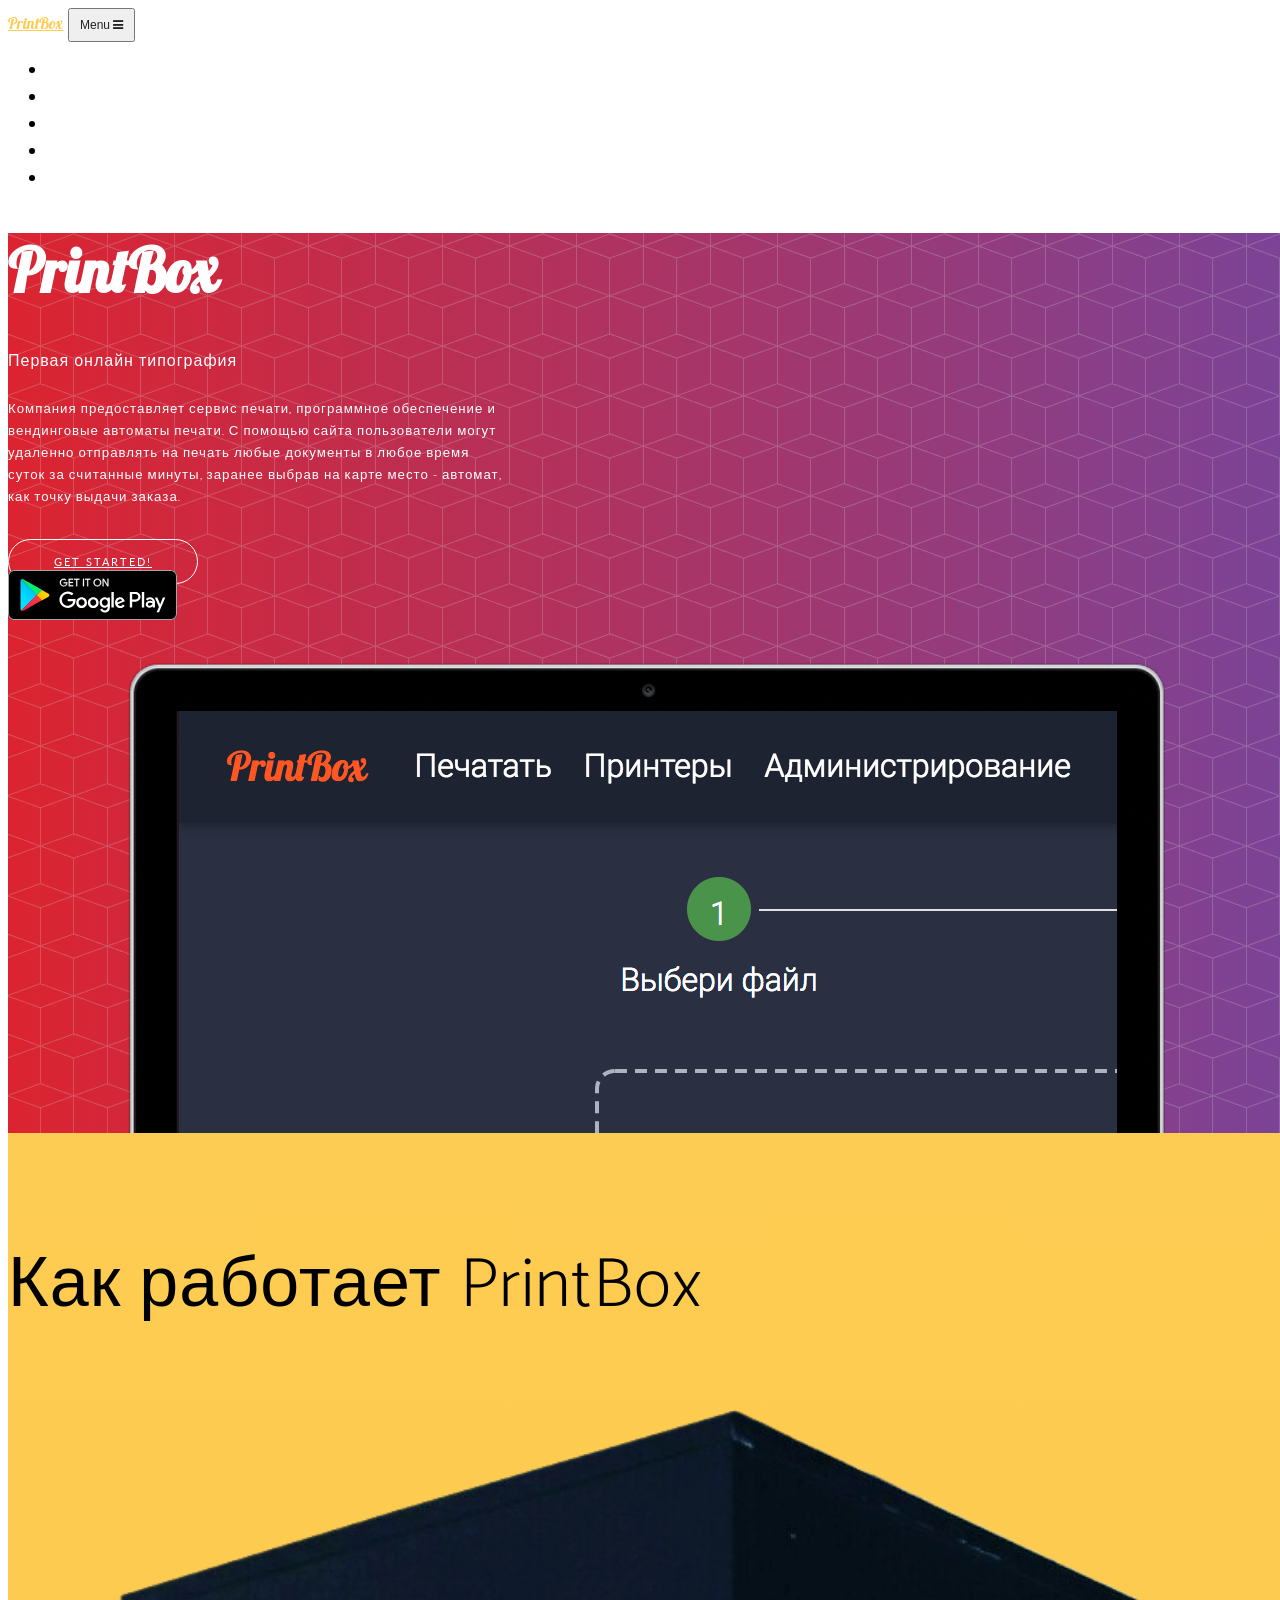
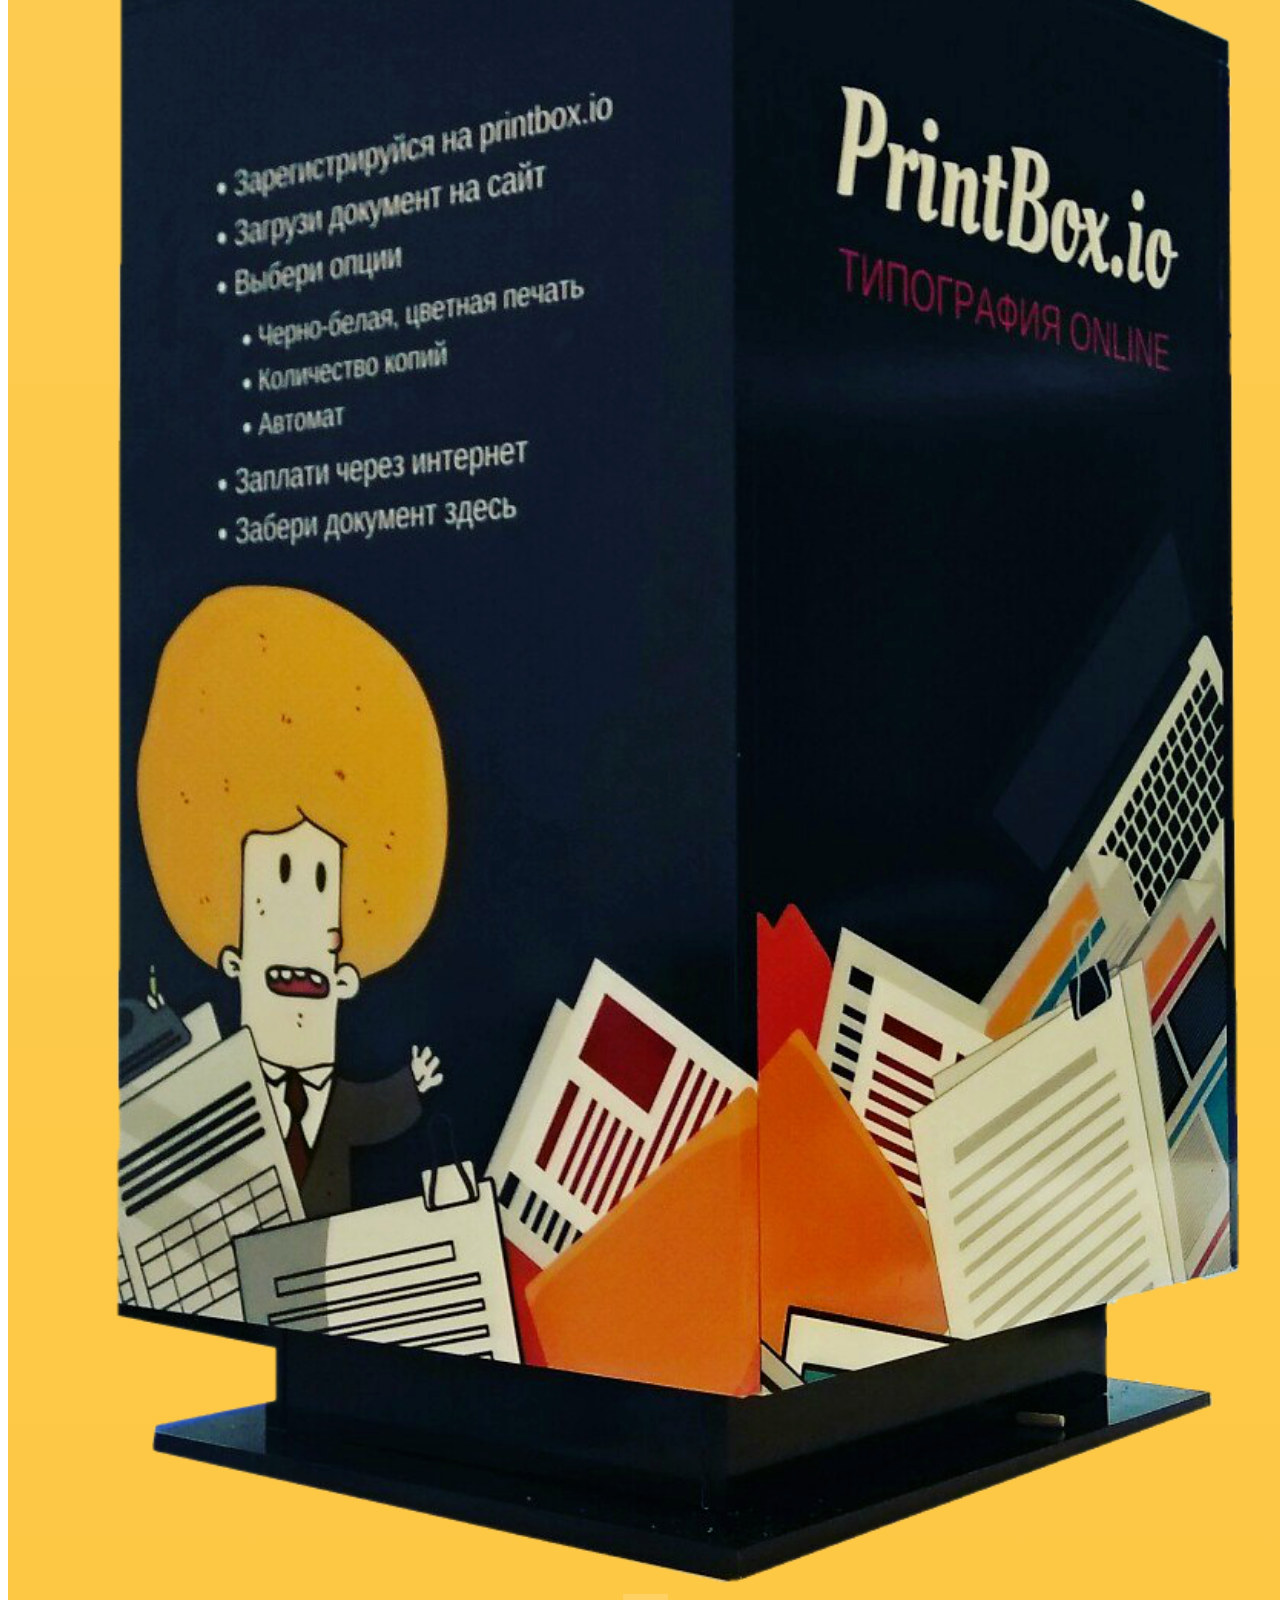
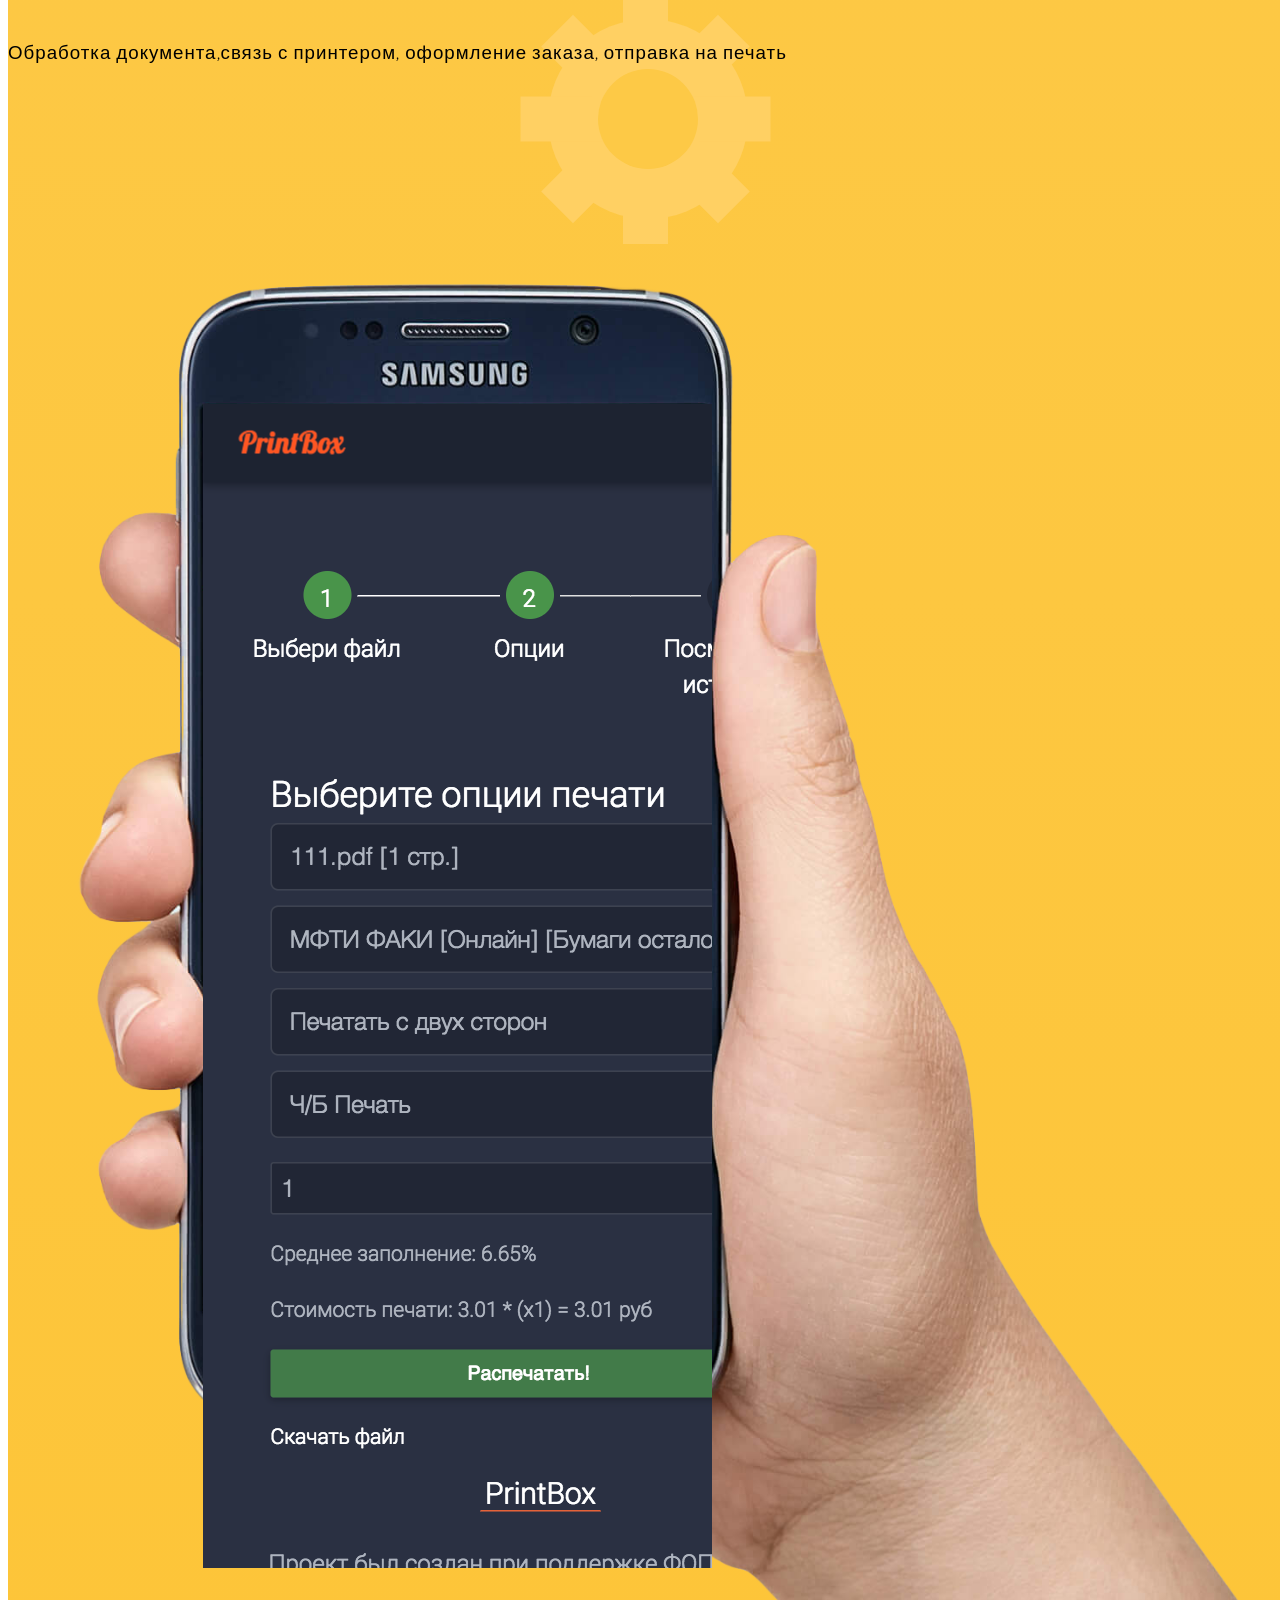
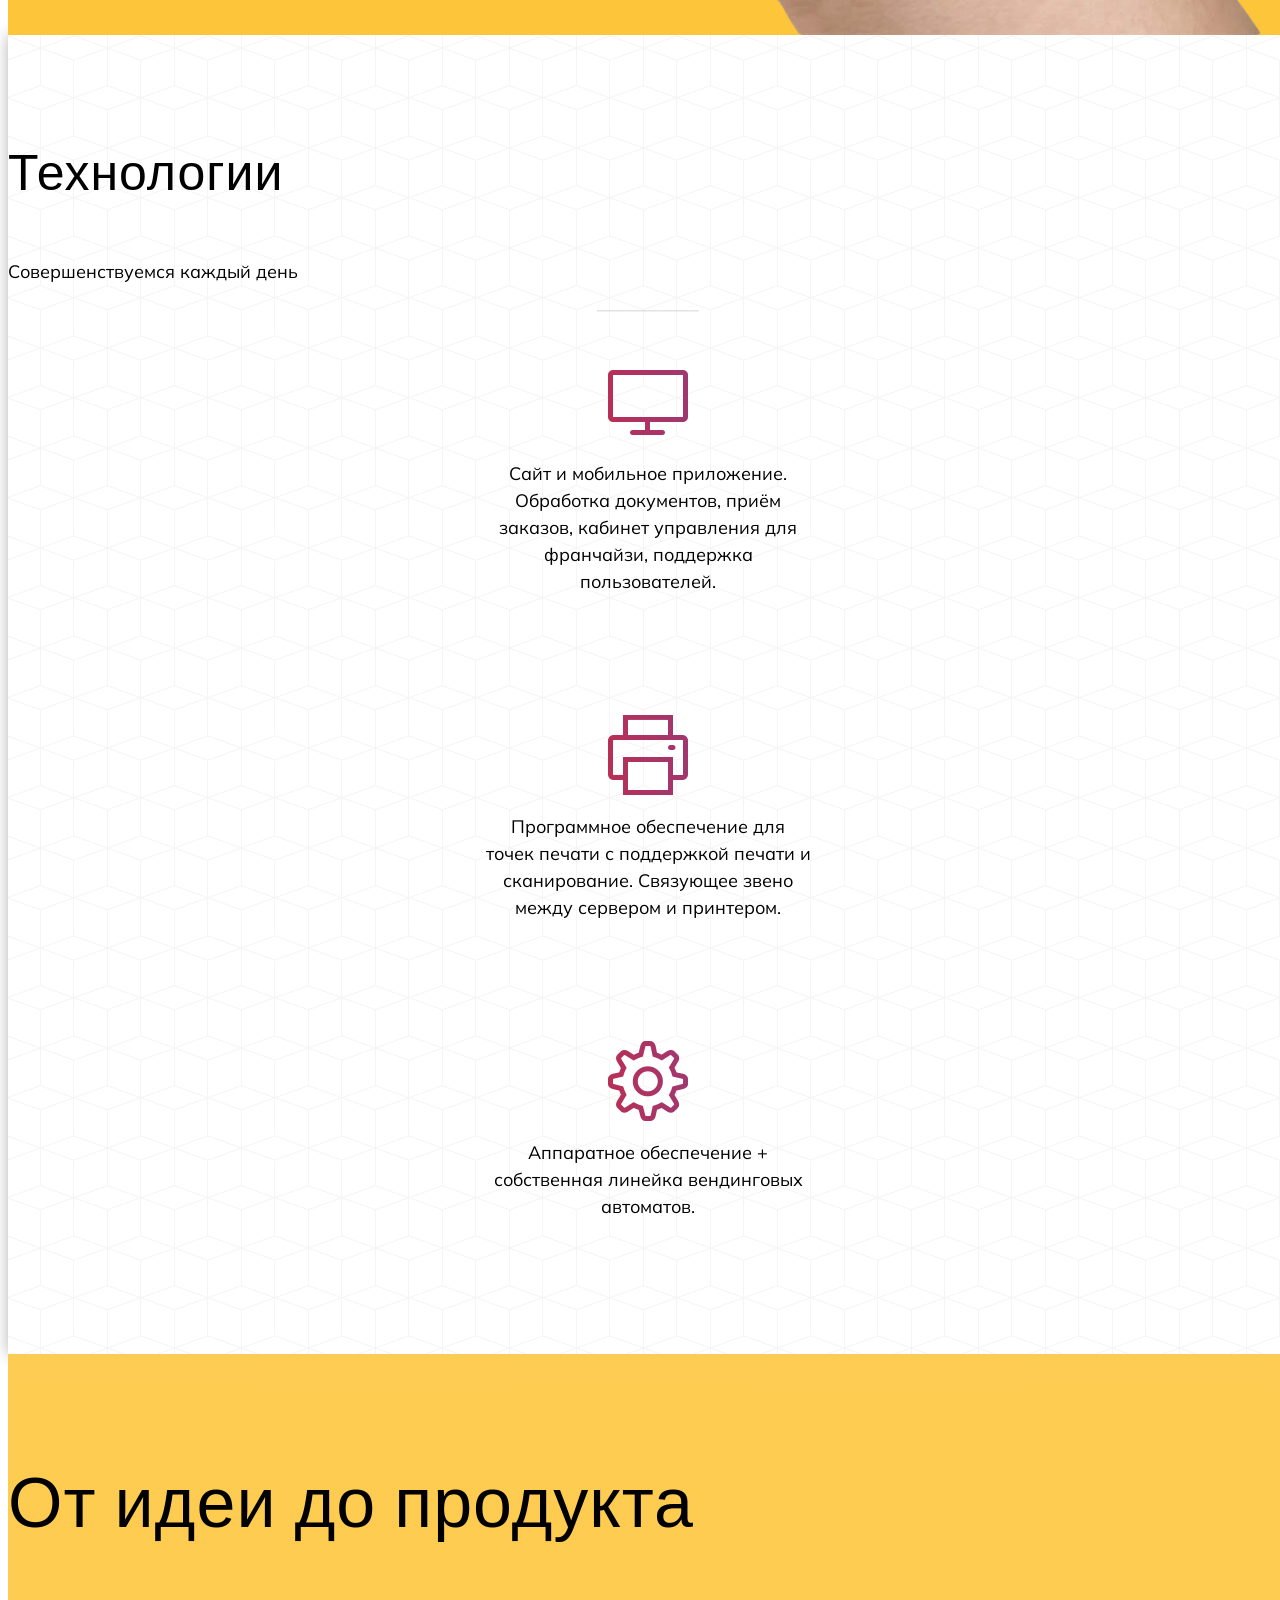
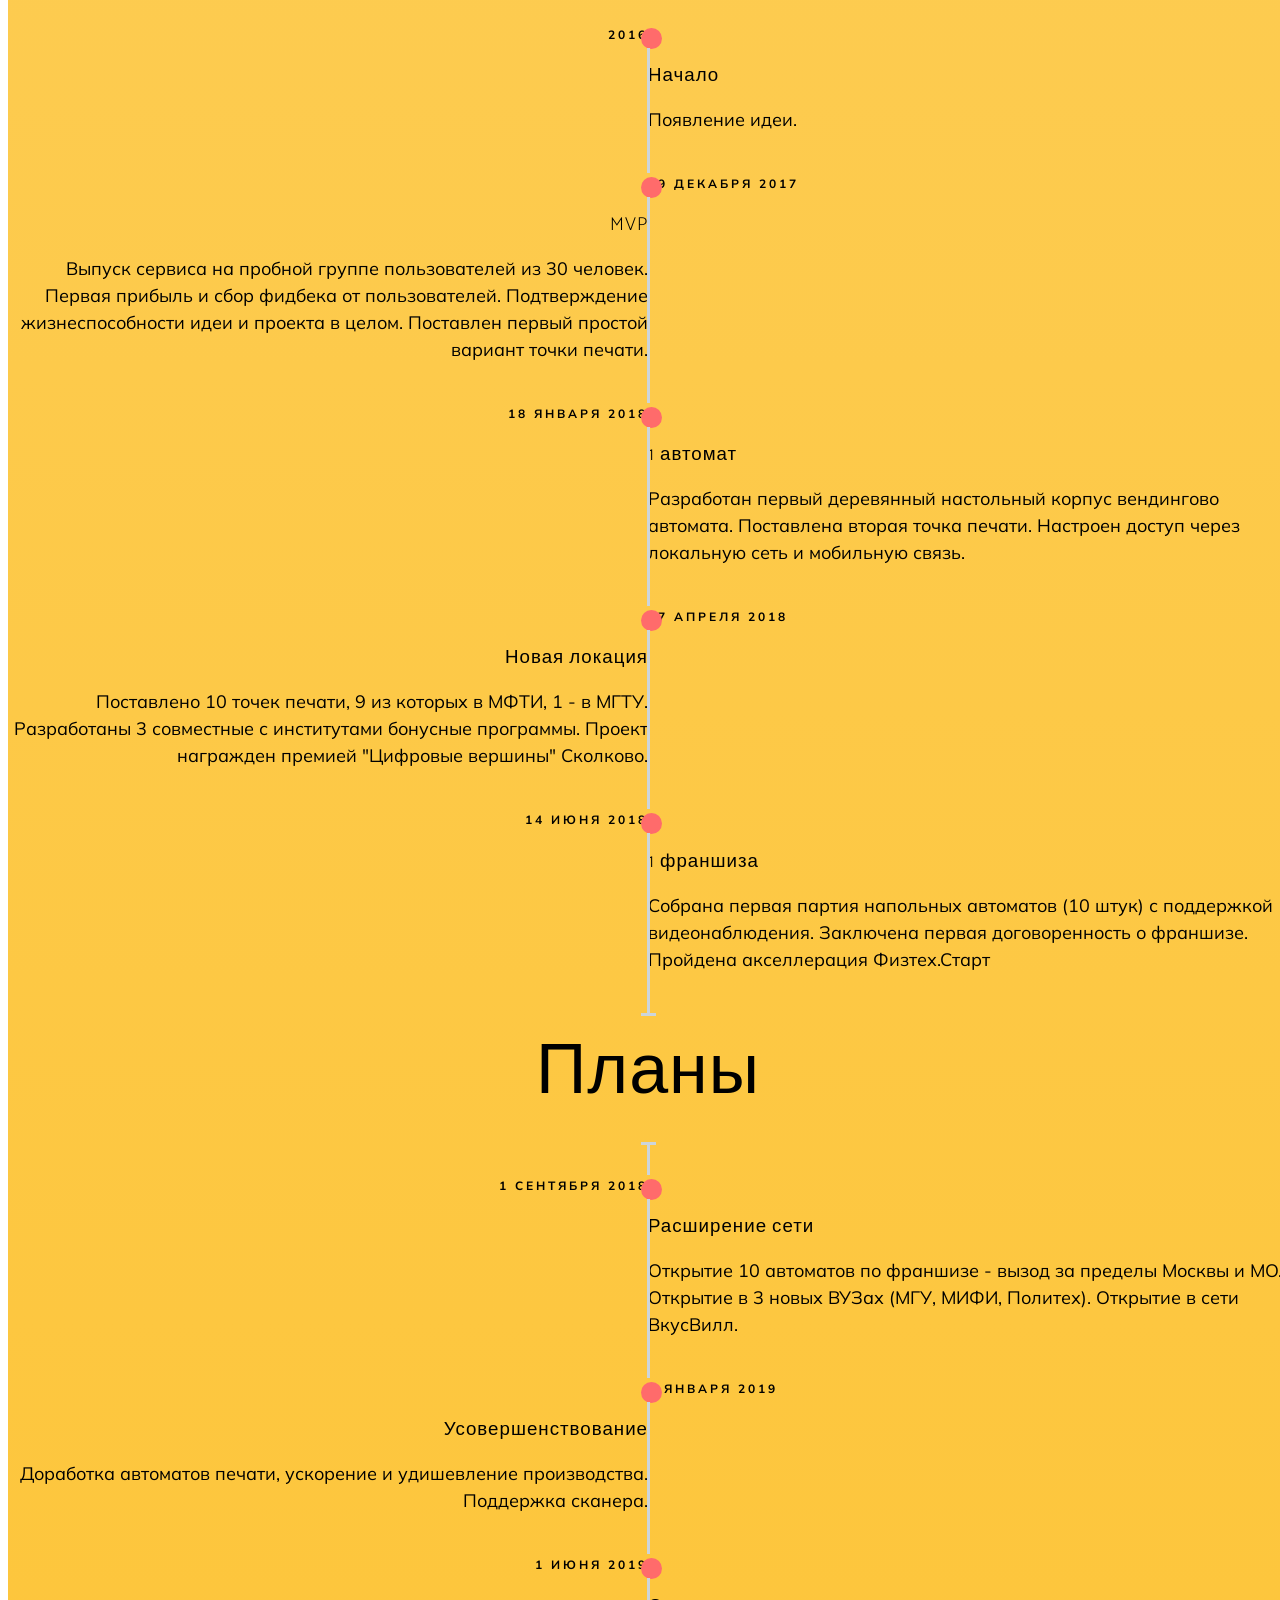
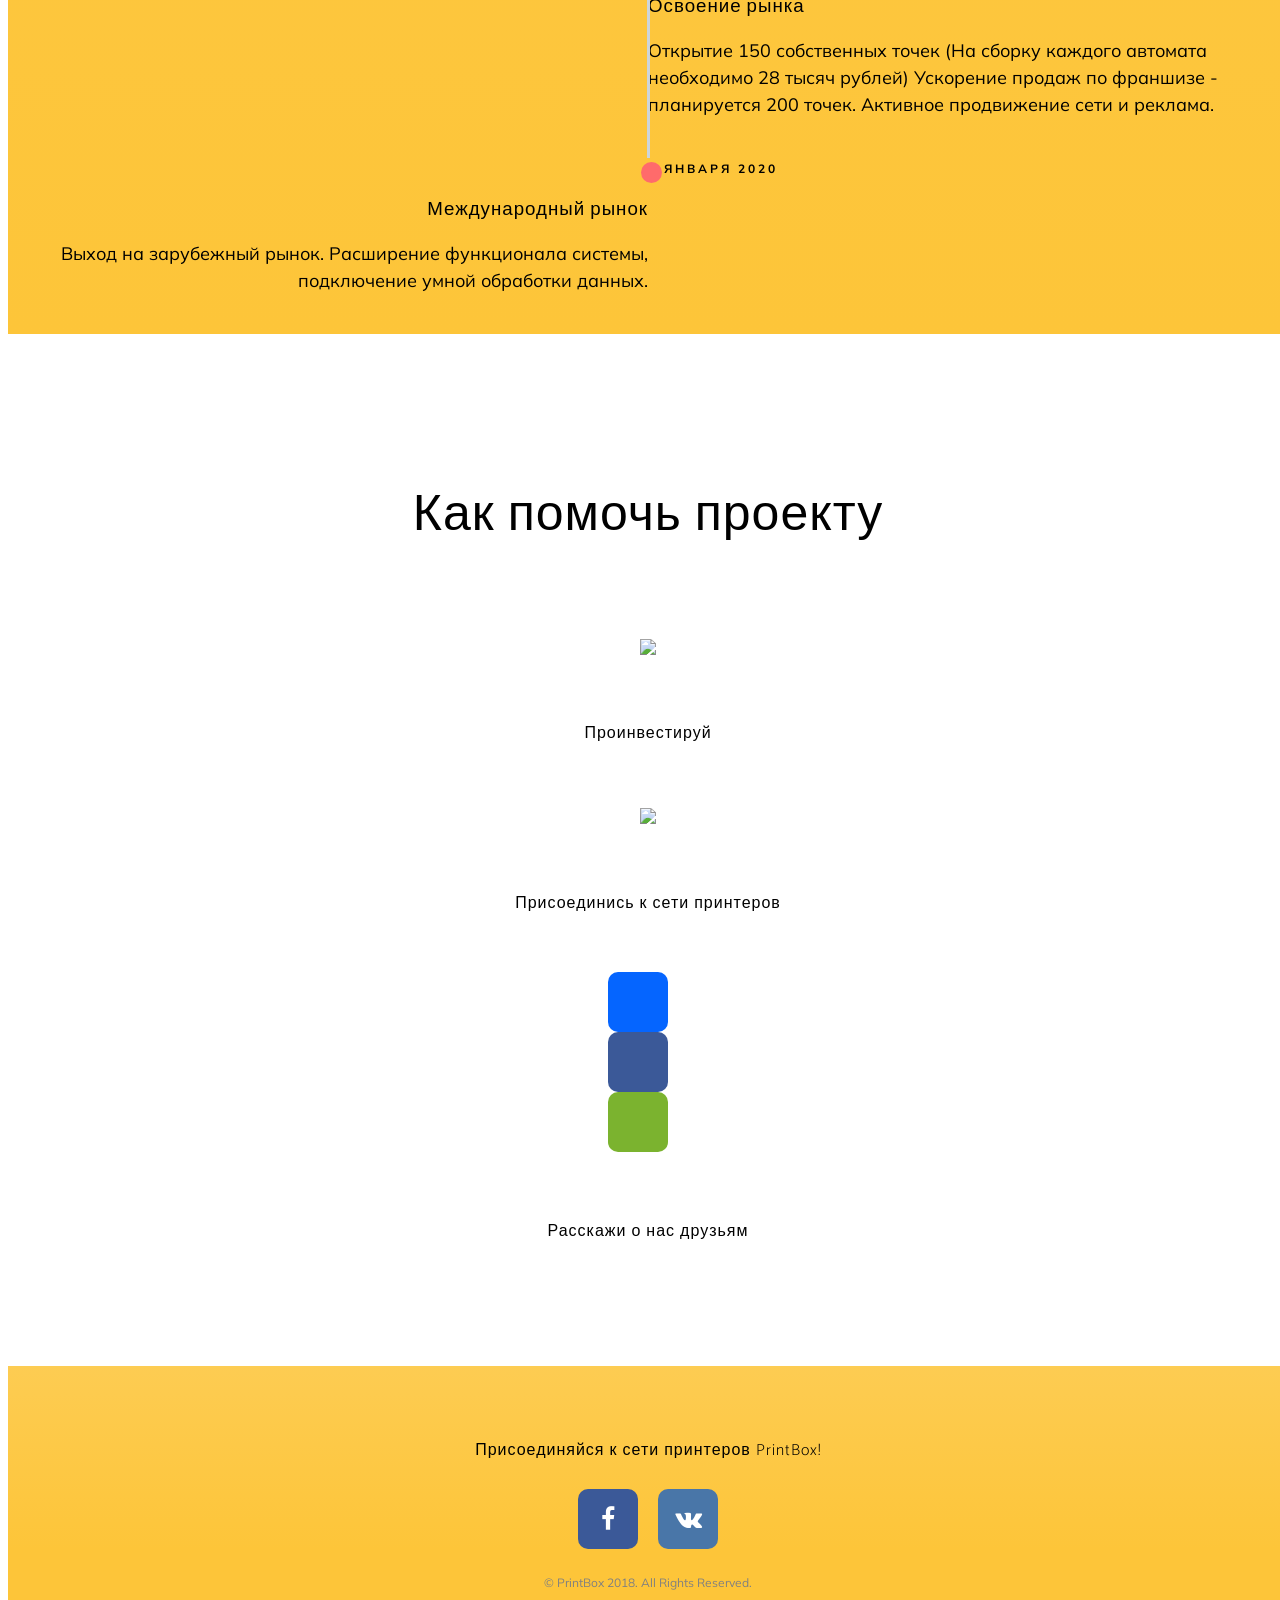
==== commit 8c37eb93: "fix bug" ====
--- a/index.html
+++ b/index.html
@@ -49,7 +49,7 @@
     <nav class="navbar navbar-expand-lg navbar-light fixed-top" id="mainNav">
       <div class="container">
         <a class="navbar-brand js-scroll-trigger" href="#page-top">PrintBox</a>
-        <button class="navbar-toggler navbar-toggler-right" type="button" data-toggle="collapse" data-target="#navbarResponsive" aria-controls="navbarResponsive" aria-expanded="false" aria-label="Toggle navigation">
+          <button class="navbar-toggler navbar-toggler-right" type="button" data-toggle="collapse" data-target="#navbarResponsive" aria-controls="navbarResponsive" aria-expanded="false" aria-label="Toggle navigation">
           Menu
           <i class="fa fa-bars"></i>
         </button>
@@ -96,7 +96,7 @@
               <br>
                   <div class="row">
                      <div class="col-md-6">
-                         <a href="https://printbox.io/print/1" class="btn btn-outline btn-xl js-scroll-trigger">Get Started!</a>
+                         <a href="https://printbox.io/print/1" class="btn btn-outline btn-xl js-scroll-trigger mb-3">Get Started!</a>
                      </div>
                       <div class="col-md-6">
                          <a class="badge-link" href="#"><img src="img/google-play-badge.svg" alt=""></a>
@@ -291,7 +291,7 @@
                     <div class="timeline-info"></div>
                     <div class="timeline-marker"></div>
                     <div class="timeline-content">
-                        <h2 class="timeline-title">Планы на будущее</h2>
+                        <h2 class="timeline-title">Планы</h2>
                     </div>
                 </li>
                  <li class="timeline-item">
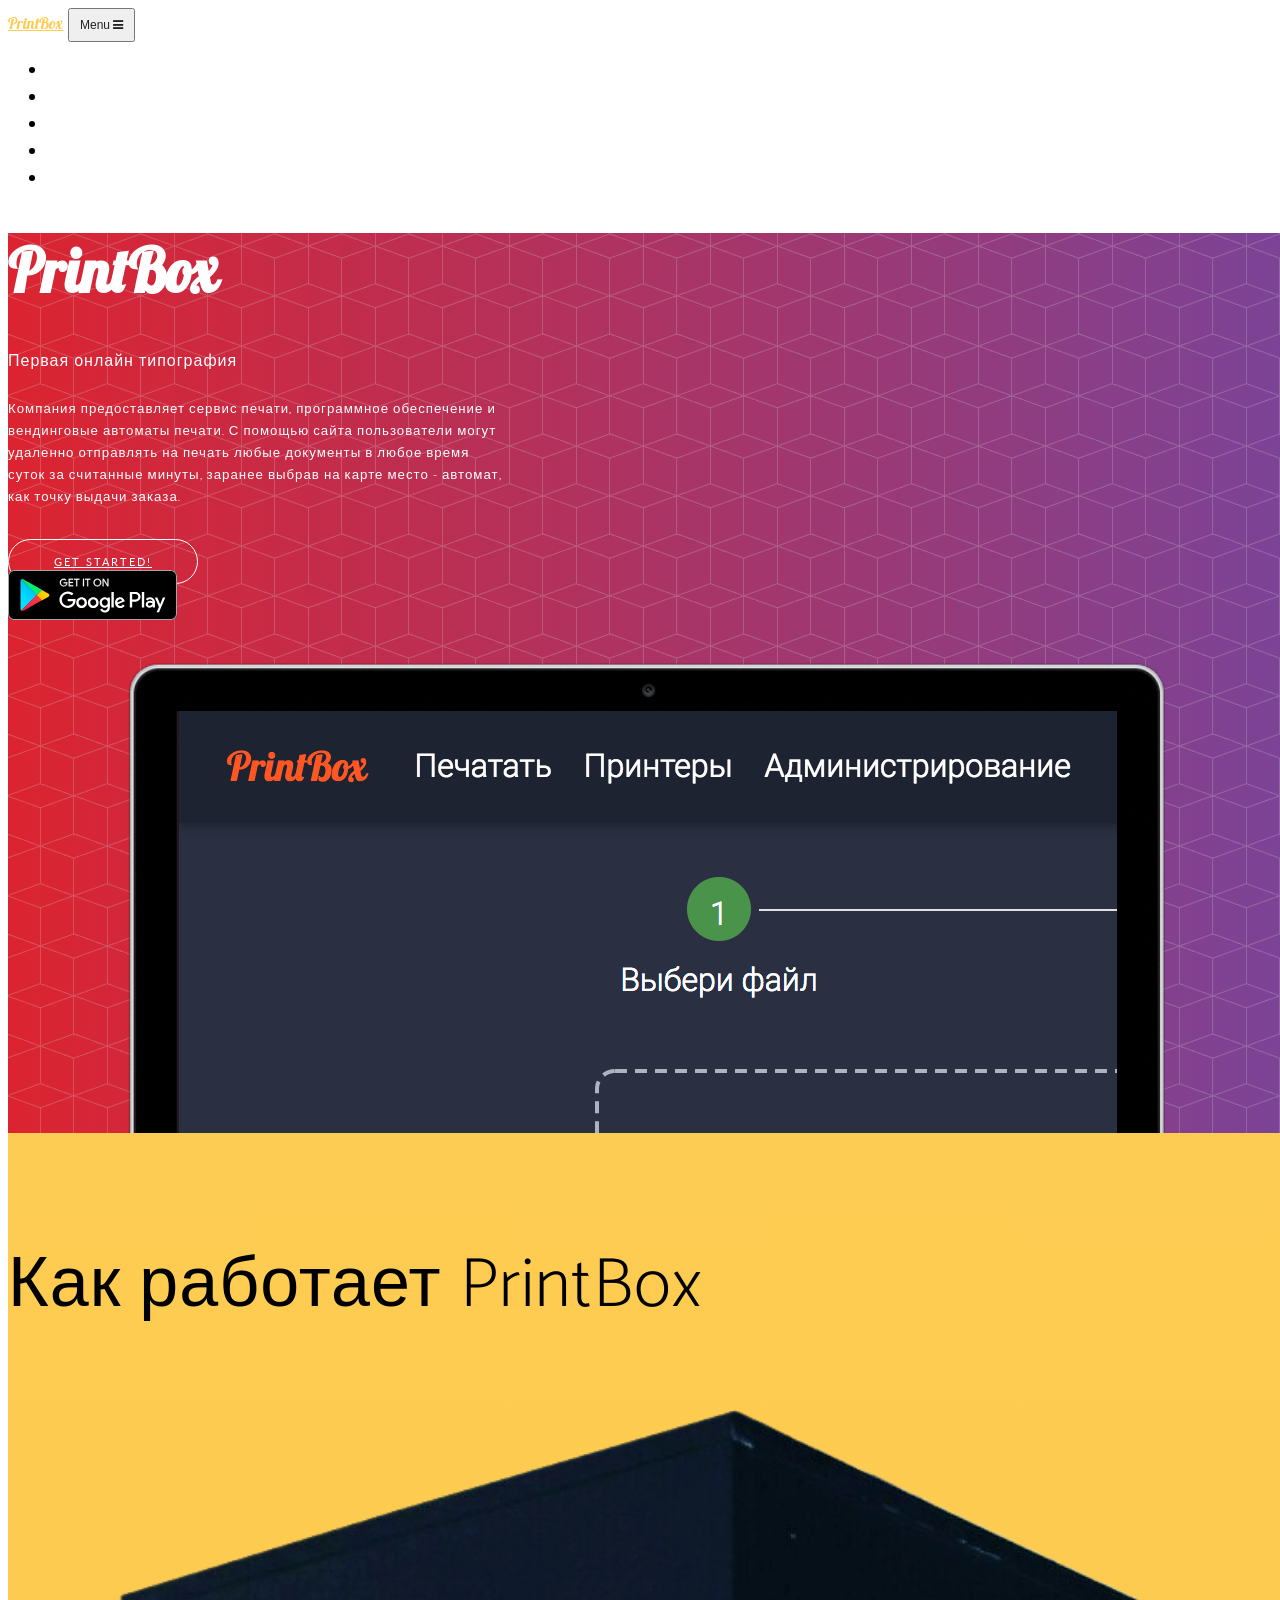
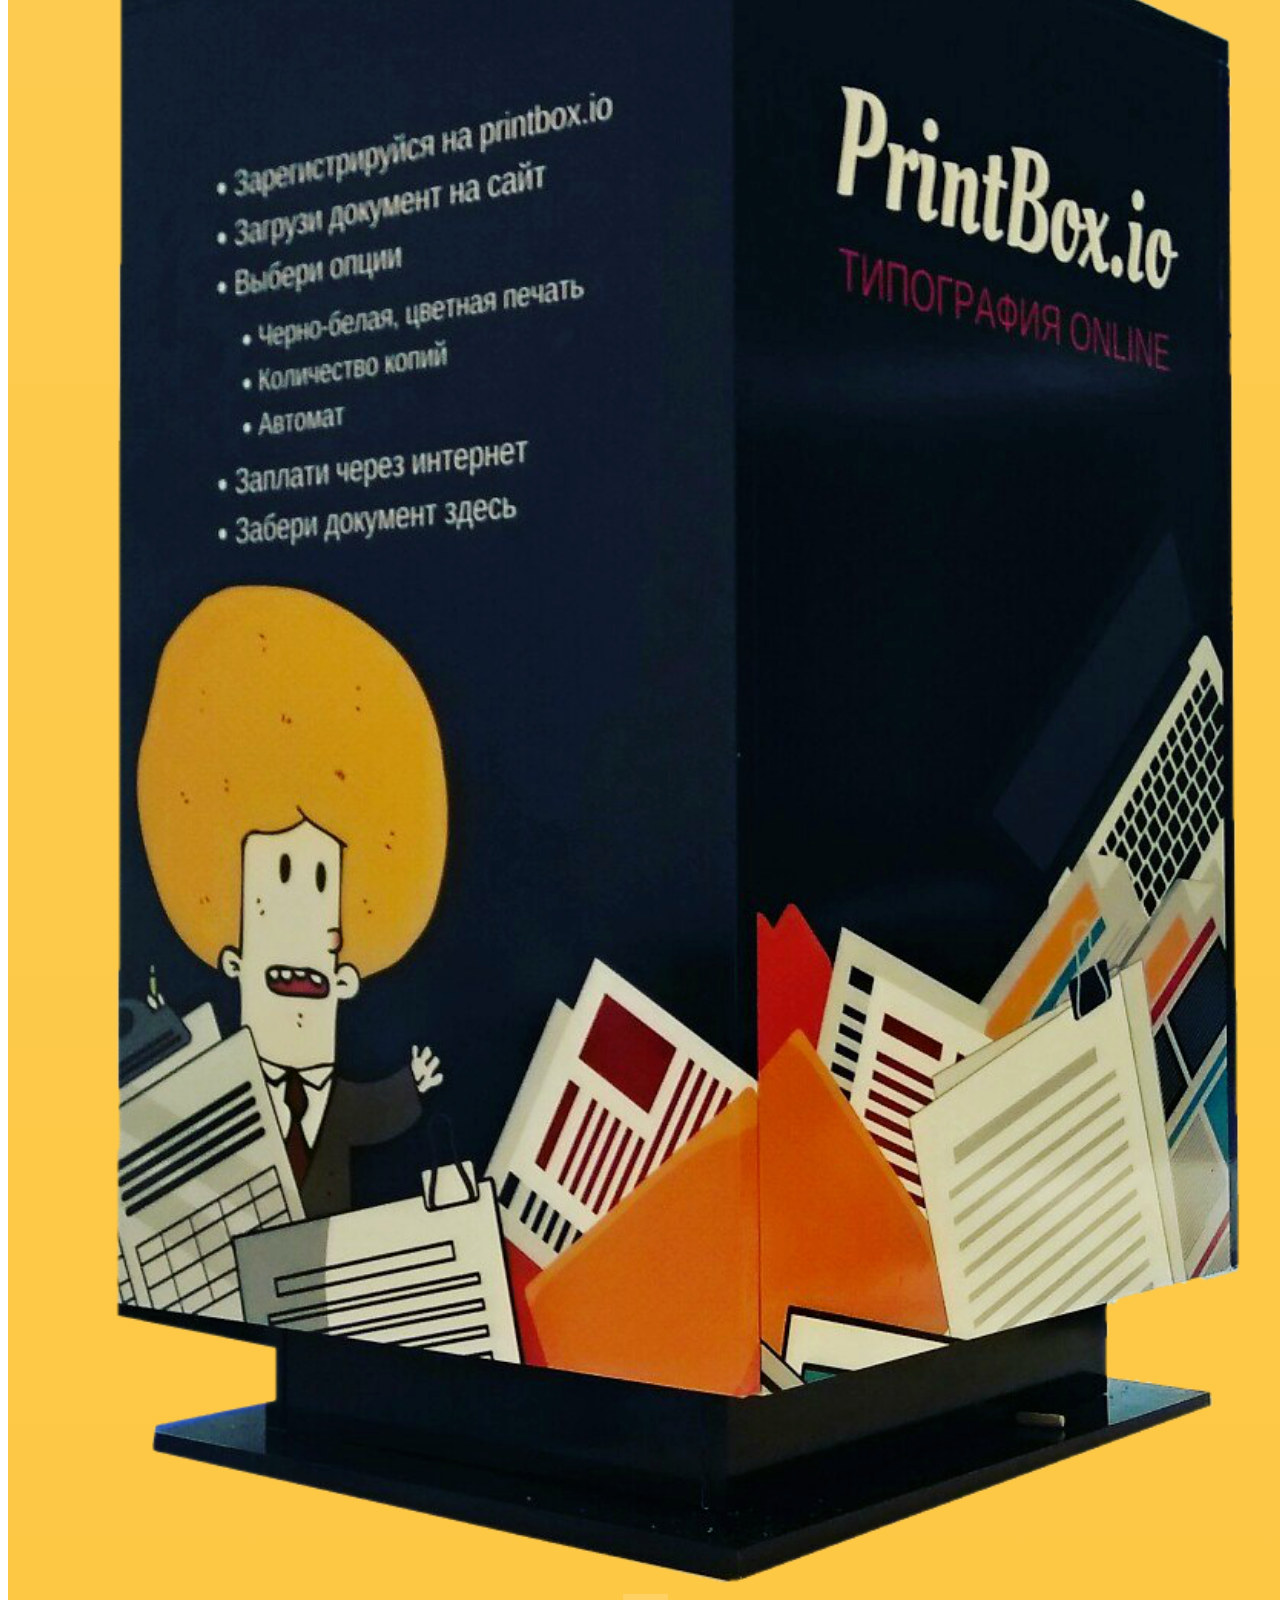
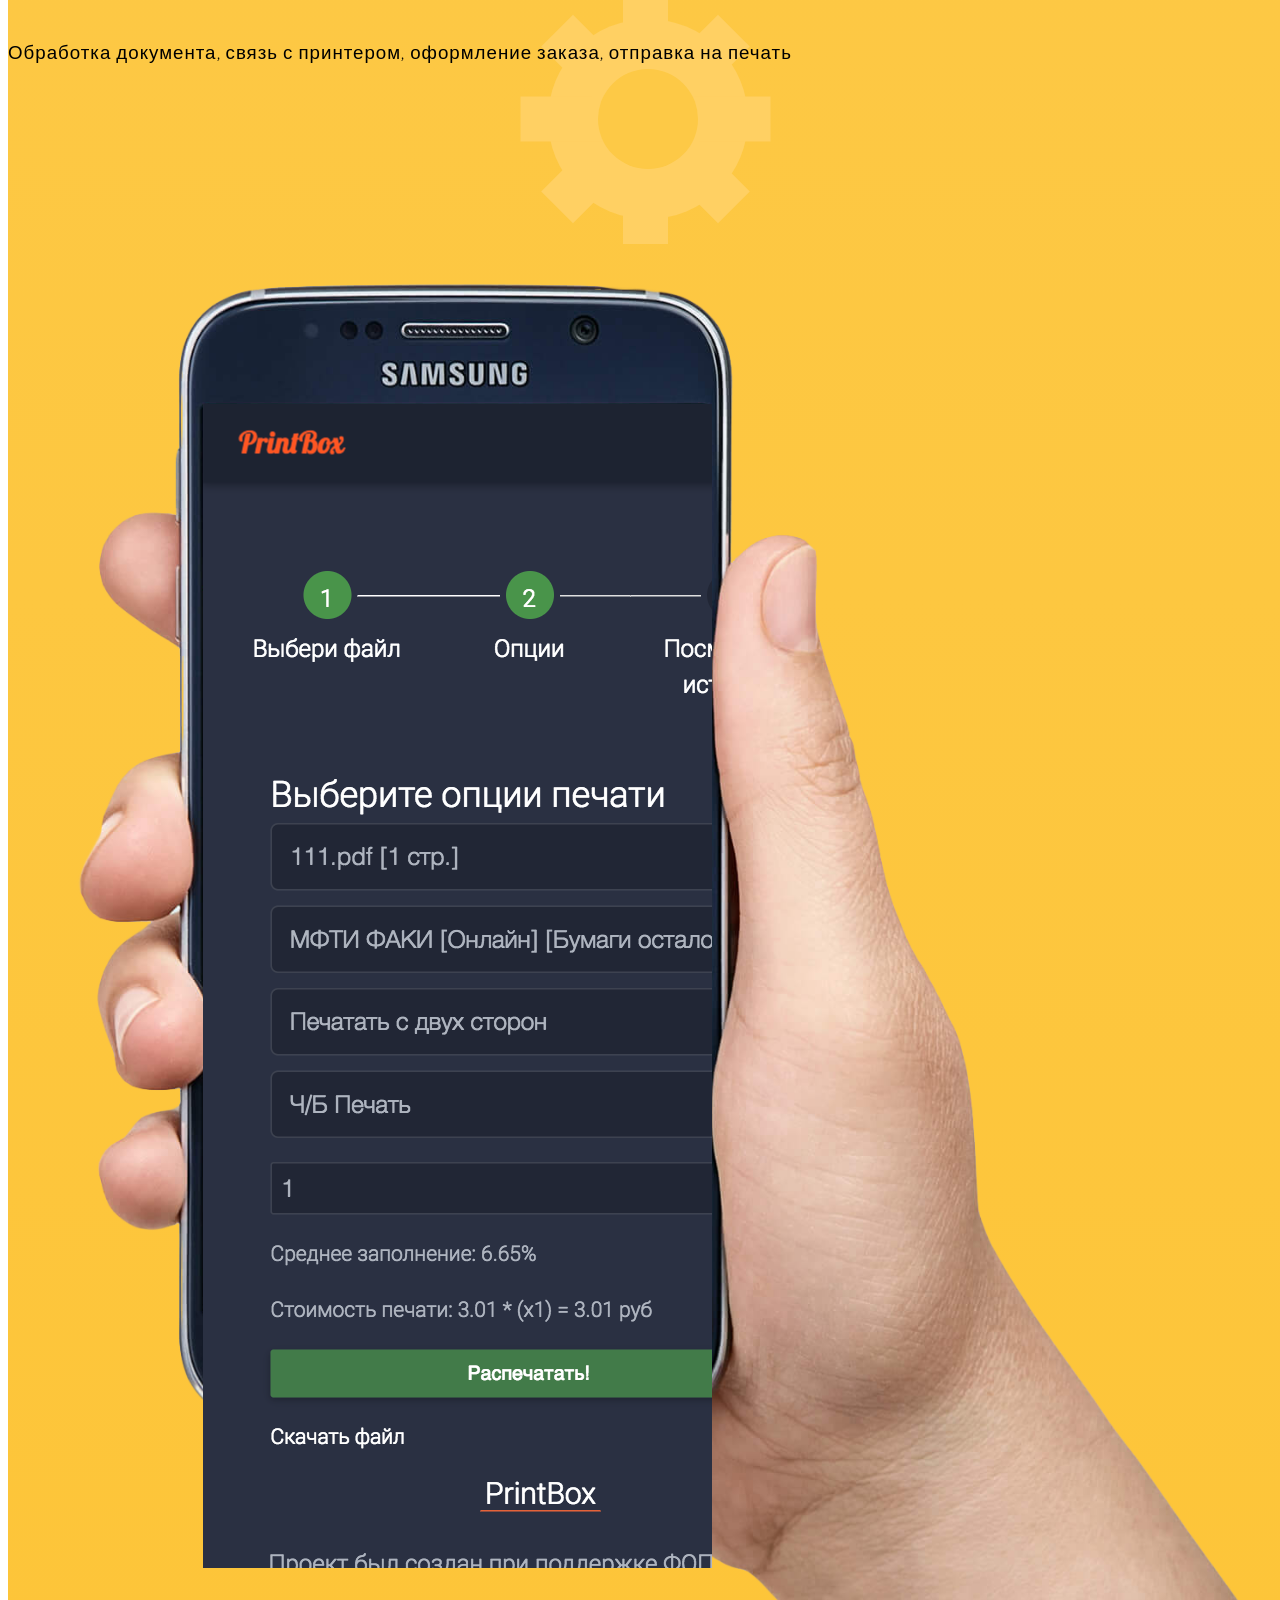
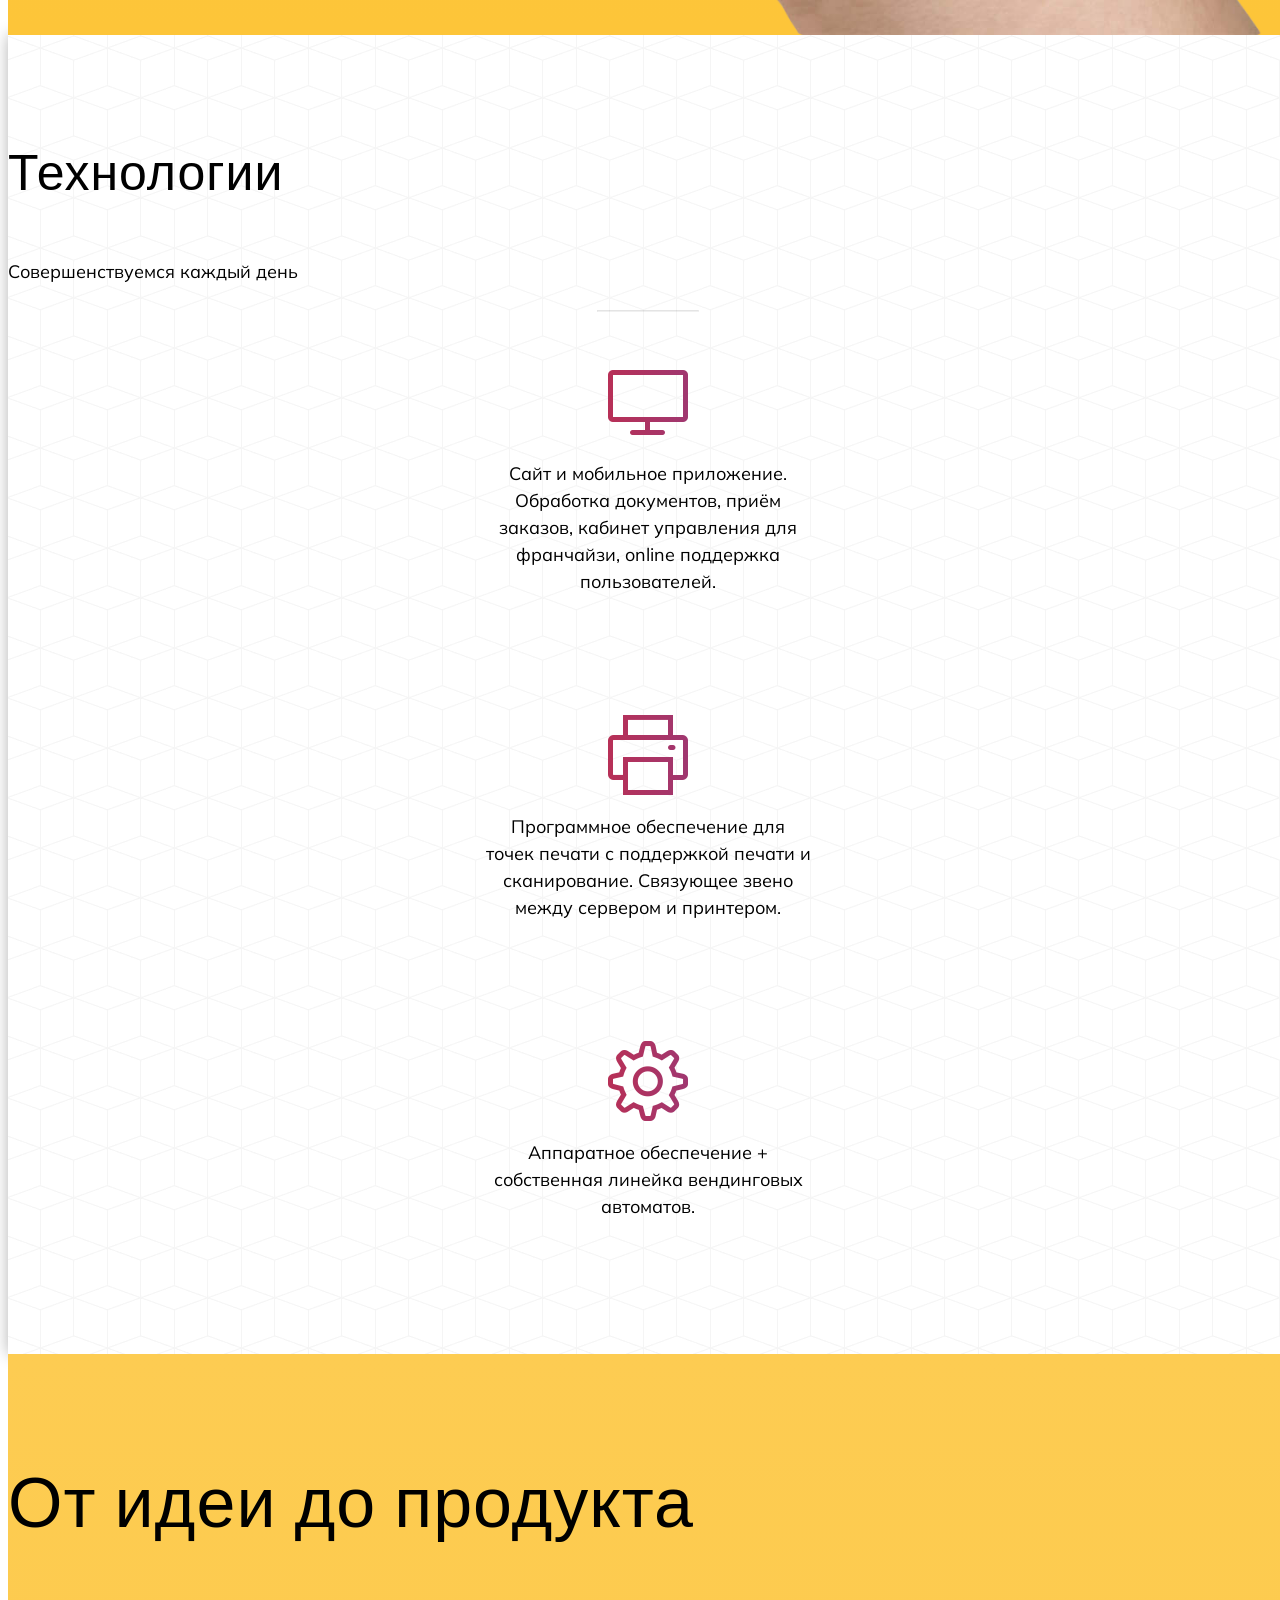
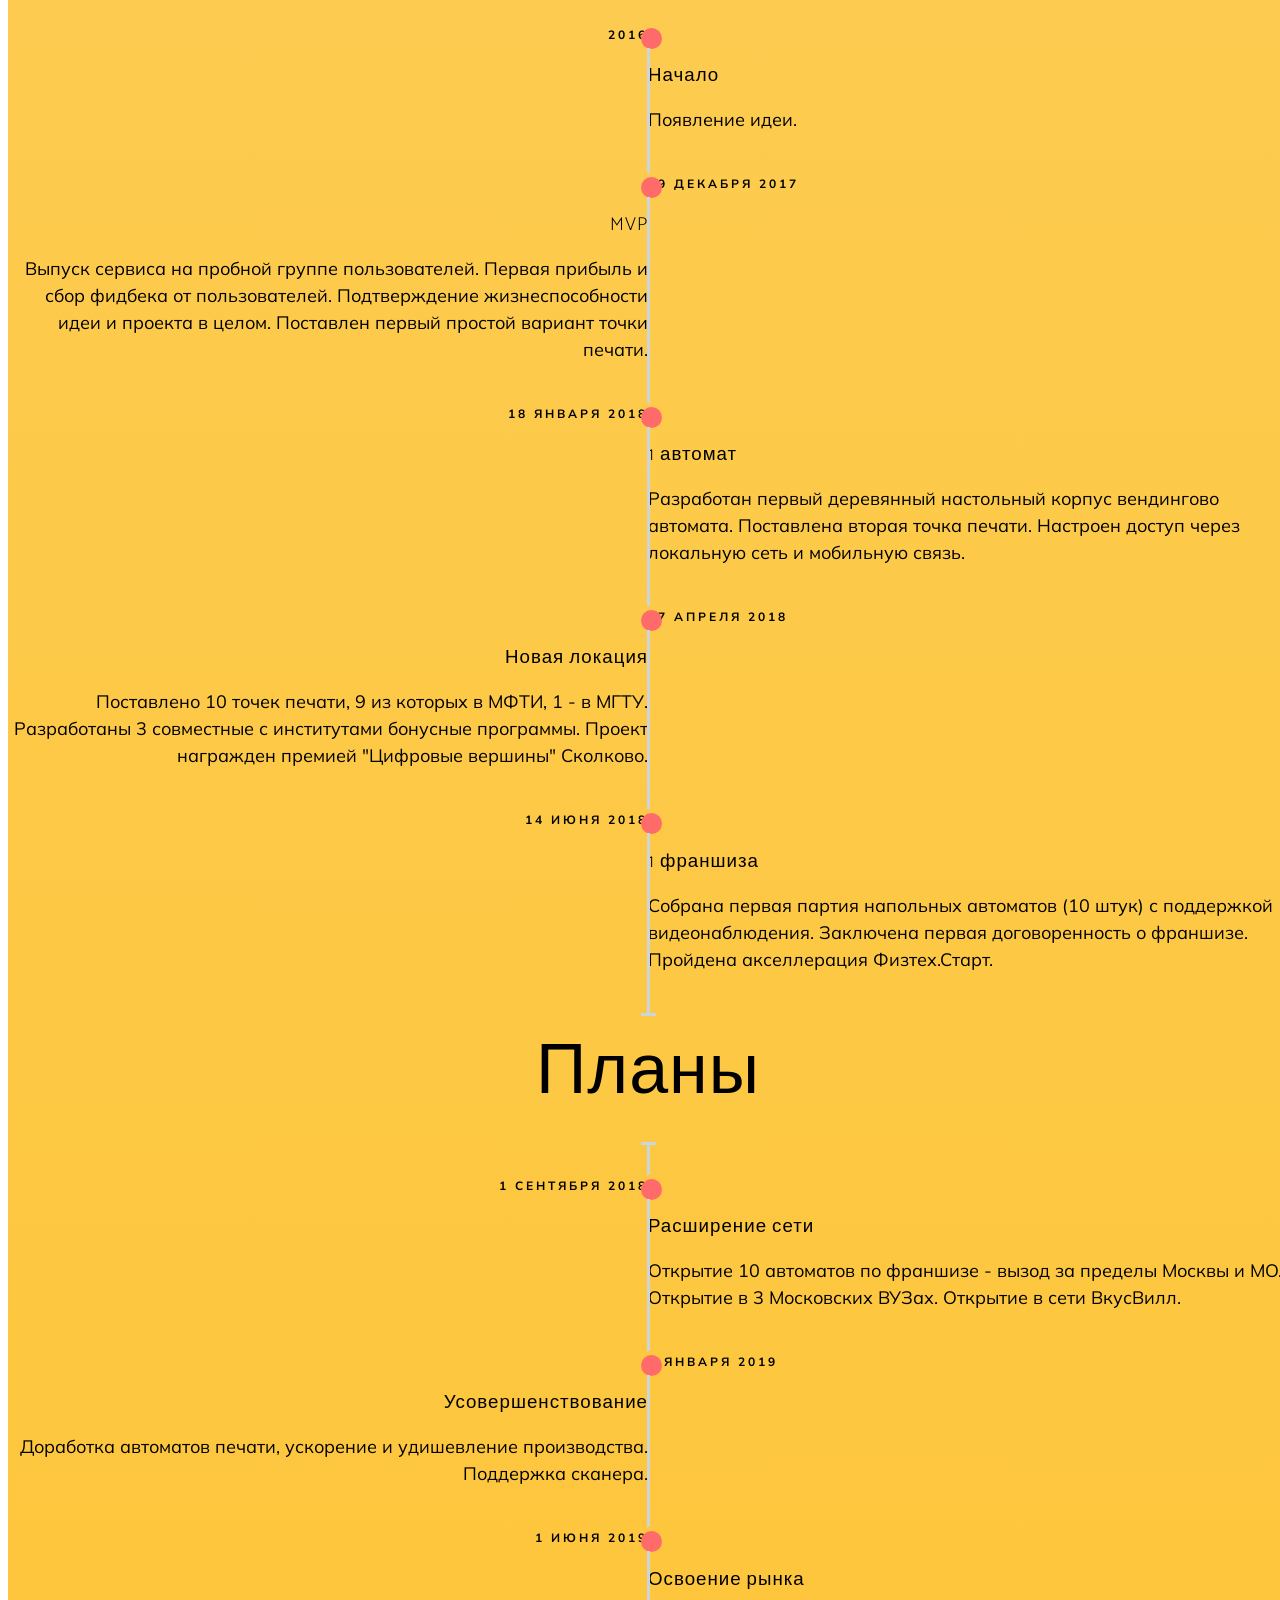
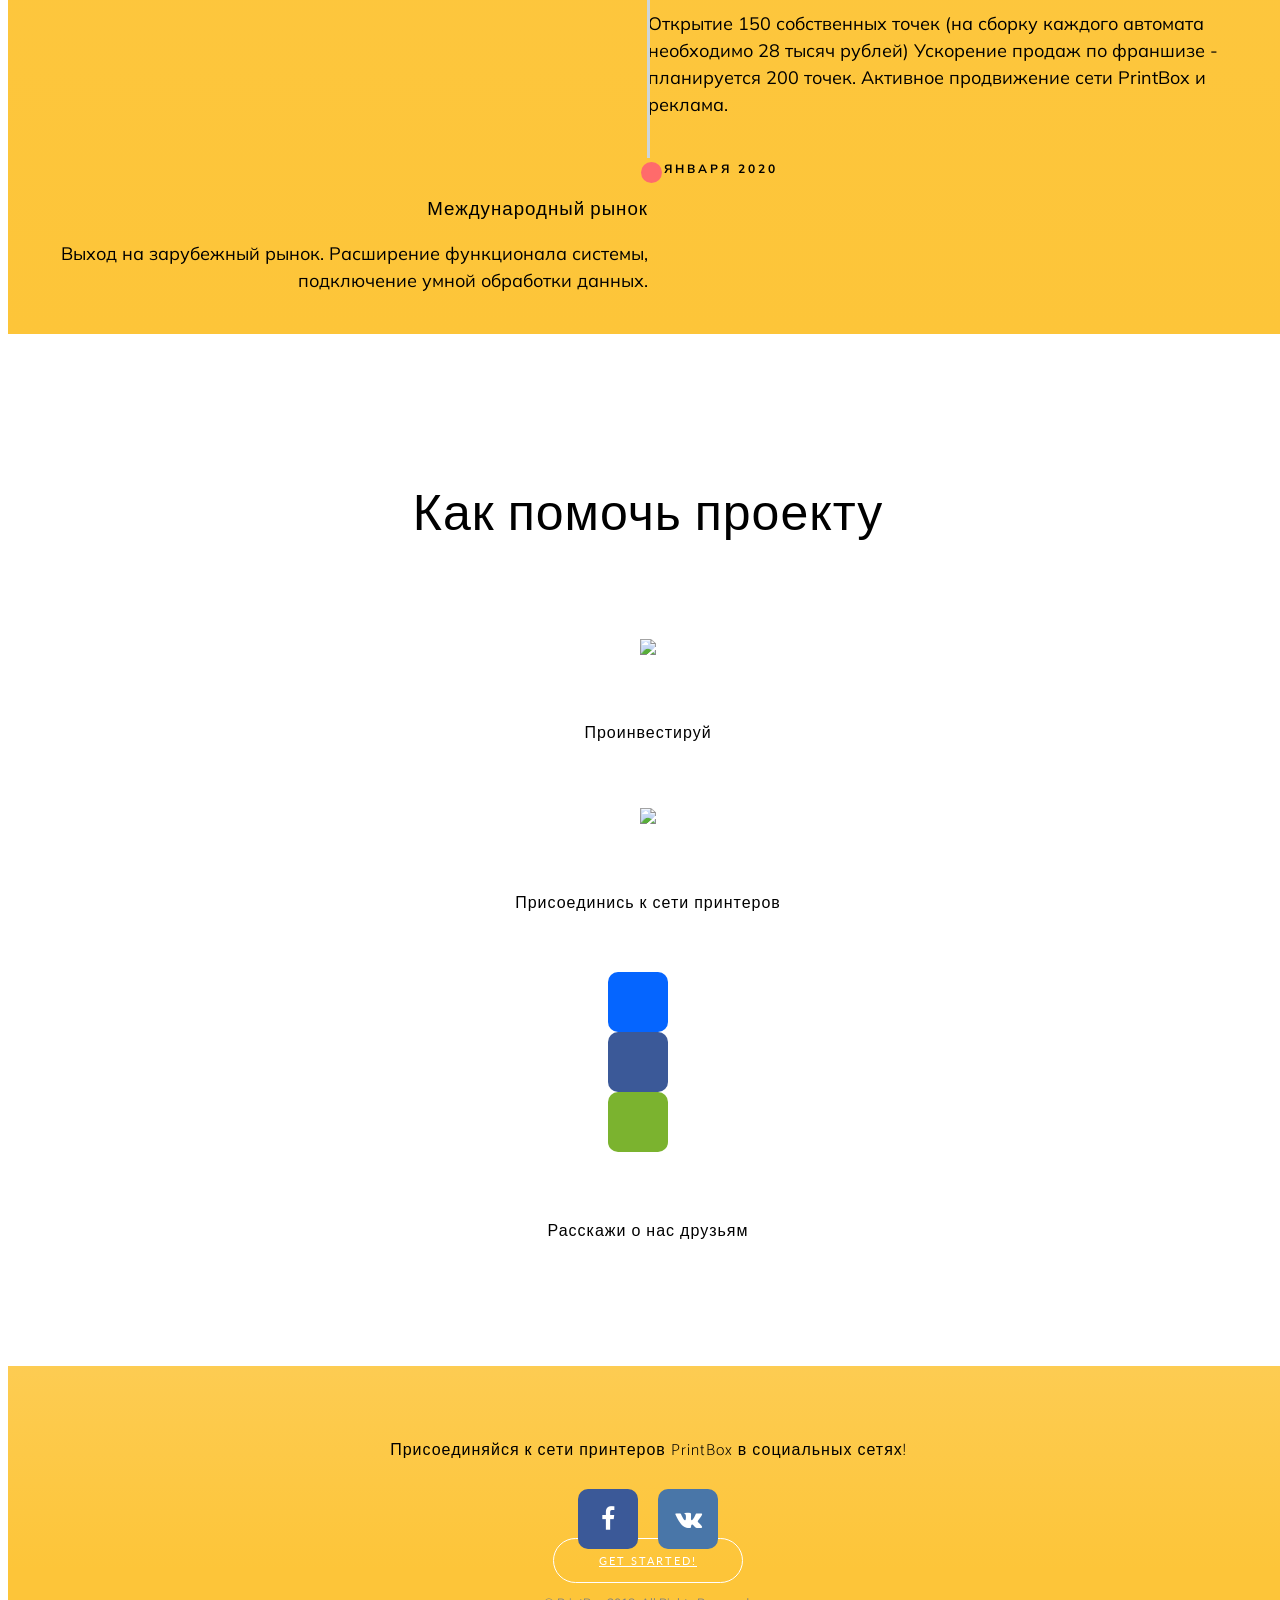
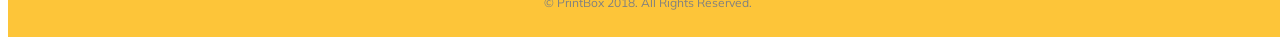
==== commit 892dd739: "text" ====
--- a/index.html
+++ b/index.html
@@ -8,7 +8,7 @@
     <meta name="description" content="">
     <meta name="author" content="">
     <link rel="shortcut icon" href="img/favicon.ico">
-    <title>PrintBox - 1 online типография</title>
+    <title>PrintBox - первая online типография</title>
 
     <!-- Bootstrap core CSS -->
     <link href="vendor/bootstrap/css/bootstrap.min.css" rel="stylesheet">
@@ -143,8 +143,8 @@
                   </div>
                 </div>
                  <h3 class="h3-about mt-5">
-                 Обработка документа,связь с принтером,
-                 оформление заказа,  отправка на печать
+                 Обработка документа, связь с принтером,
+                 оформление заказа, отправка на печать
                  </h3>
              </div>
           <div class="col-md-4 mx-auto pb-0 pb-0">
@@ -182,7 +182,7 @@
                     <p class="text-muted">
                       Сайт и мобильное приложение.
                       Обработка документов, приём заказов, кабинет управления для франчайзи,
-                        поддержка пользователей.
+                        online поддержка пользователей.
                     </p>
                   </div>
                 </div>
@@ -239,7 +239,7 @@
                     <div class="timeline-content wow slideInRight">
                         <h3 class="timeline-title">MVP</h3>
                         <p>
-                          Выпуск сервиса на пробной группе пользователей из 30 человек.
+                          Выпуск сервиса на пробной группе пользователей.
                           Первая прибыль и сбор фидбека от пользователей.
                           Подтверждение жизнеспособности идеи и проекта в целом.
                           Поставлен первый простой вариант точки печати.
@@ -283,7 +283,7 @@
                         <h3 class="timeline-title">1 франшиза</h3>
                         <p>Собрана первая партия напольных автоматов (10 штук)
                           с поддержкой видеонаблюдения.
-                          Заключена первая договоренность о франшизе. Пройдена акселлерация Физтех.Старт
+                          Заключена первая договоренность о франшизе. Пройдена акселлерация Физтех.Старт.
                         </p>
                     </div>
                 </li>
@@ -302,7 +302,7 @@
                     <div class="timeline-content wow slideInRight">
                         <h3 class="timeline-title">Расширение сети</h3>
                         <p> Открытие 10 автоматов по франшизе - вызод за пределы Москвы и МО.
-                            Открытие в 3 новых ВУЗах (МГУ, МИФИ, Политех).
+                            Открытие в 3 Московских ВУЗах.
                             Открытие в сети ВкусВилл.
                         </p>
                     </div>
@@ -327,9 +327,9 @@
                     <div class="timeline-content wow slideInRight">
                         <h3 class="timeline-title">Освоение рынка</h3>
                         <p>
-                            Открытие 150 собственных точек (На сборку каждого автомата необходимо 28 тысяч рублей)
+                            Открытие 150 собственных точек (на сборку каждого автомата необходимо 28 тысяч рублей)
                             Ускорение продаж по франшизе - планируется 200 точек.
-                            Активное продвижение сети и реклама.
+                            Активное продвижение сети PrintBox и реклама.
                         </p>
                     </div>
                 </li>
@@ -395,14 +395,15 @@
 
     <section class="contact bg-primary" id="contact">
       <div class="container wow slideInUp">
-        <h4> Присоединяйся к сети принтеров PrintBox!</h4>
+        <h4> Присоединяйся к сети принтеров PrintBox в социальных сетях!</h4>
           <div class="effect aeneas">
             <div class="buttons">
                 <a href="https://www.facebook.com/groups/229069761246074/" class="fb" title="Join us on Facebook"><i class="fa fa-facebook" aria-hidden="true"></i></a>
                 <a href="https://vk.com/club163837307" class="vk" title="Join us on Vkontakte"><i class="fa fa-vk" aria-hidden="true"></i></a>
             </div>
-
-          </div>
+          </div>
+          <a href="https://printbox.io/print/1" class="btn btn-outline btn-xl js-scroll-trigger mt-3">Get Started!</a>
+
       </div>
     </section>
 
--- a/scss/my.css
+++ b/scss/my.css
@@ -466,7 +466,7 @@
 
 #return-to-top {
     position: fixed;
-    bottom: 20px;
+    bottom: 30px;
     right: 30px;
     background: rgba(123, 67, 151, .7);
     background: -webkit-linear-gradient(to left,rgba(123, 67, 151, .7),rgba(174, 54, 99, .7));
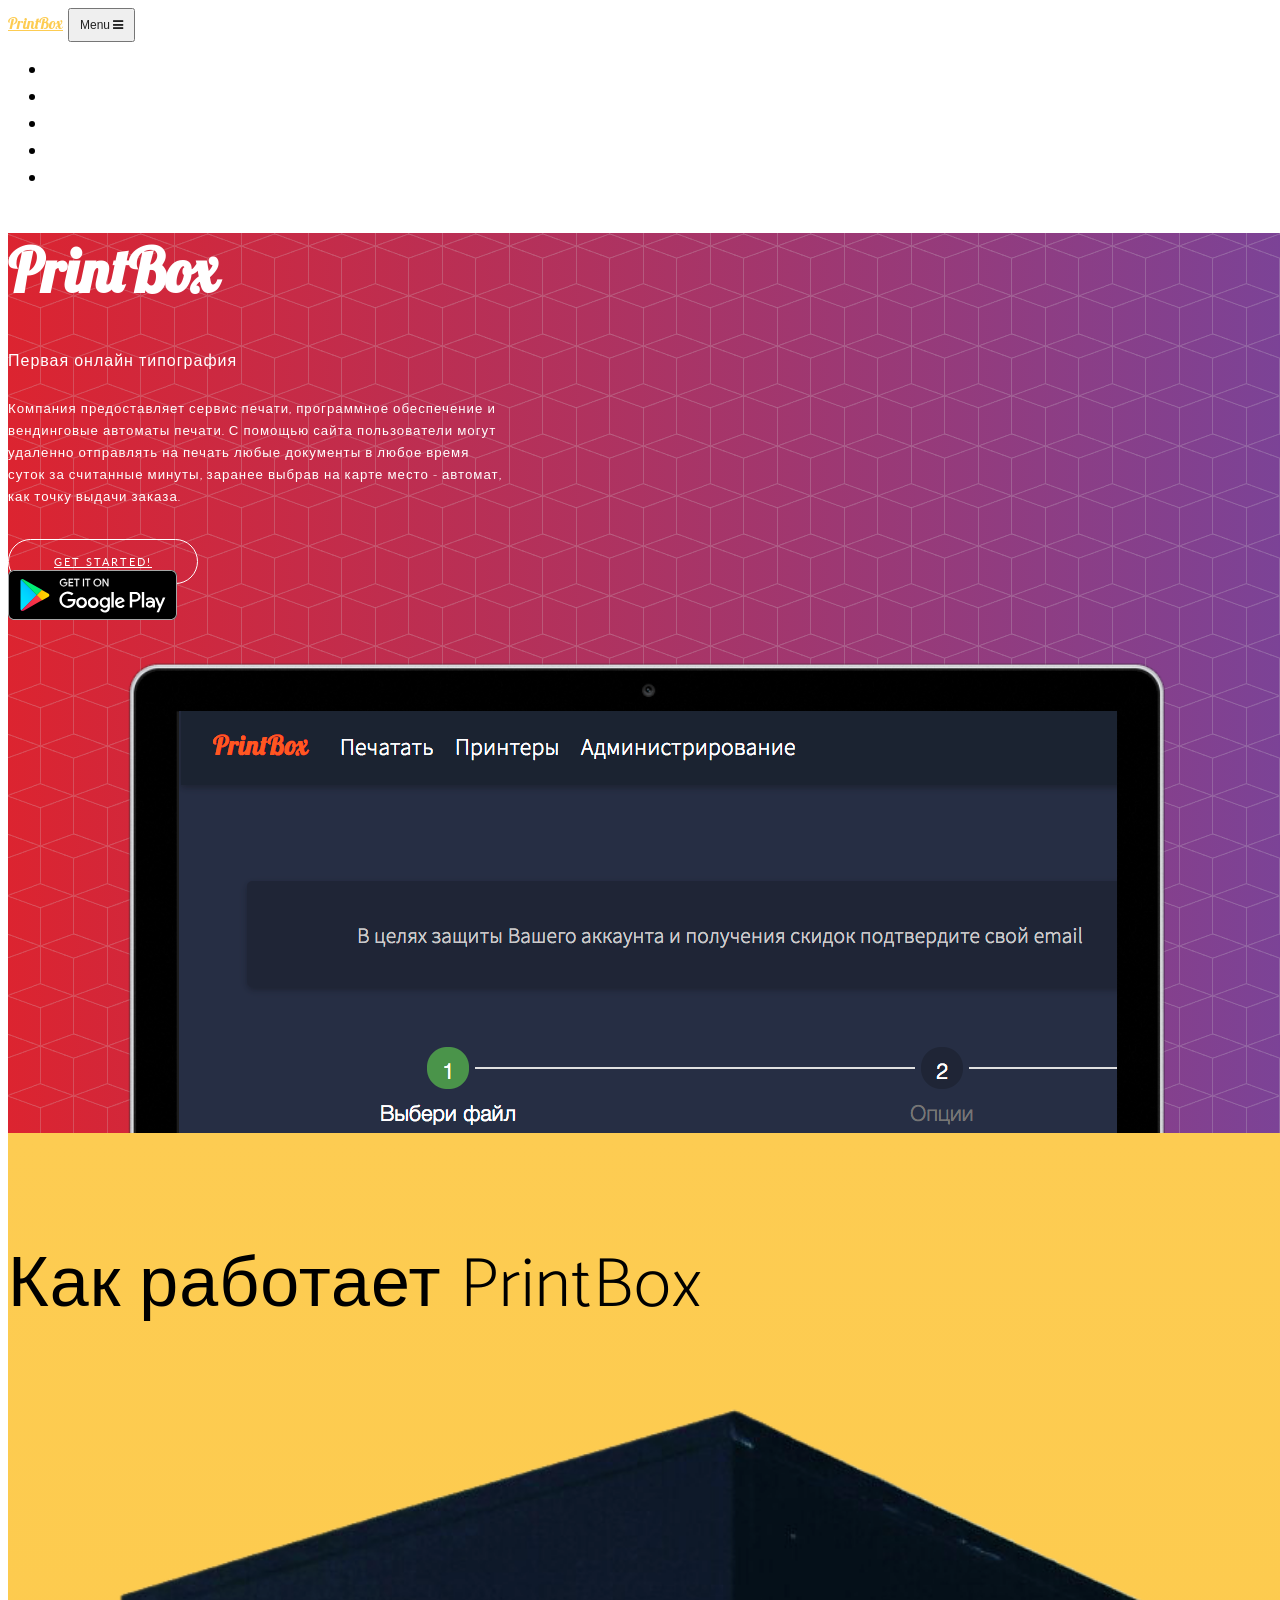
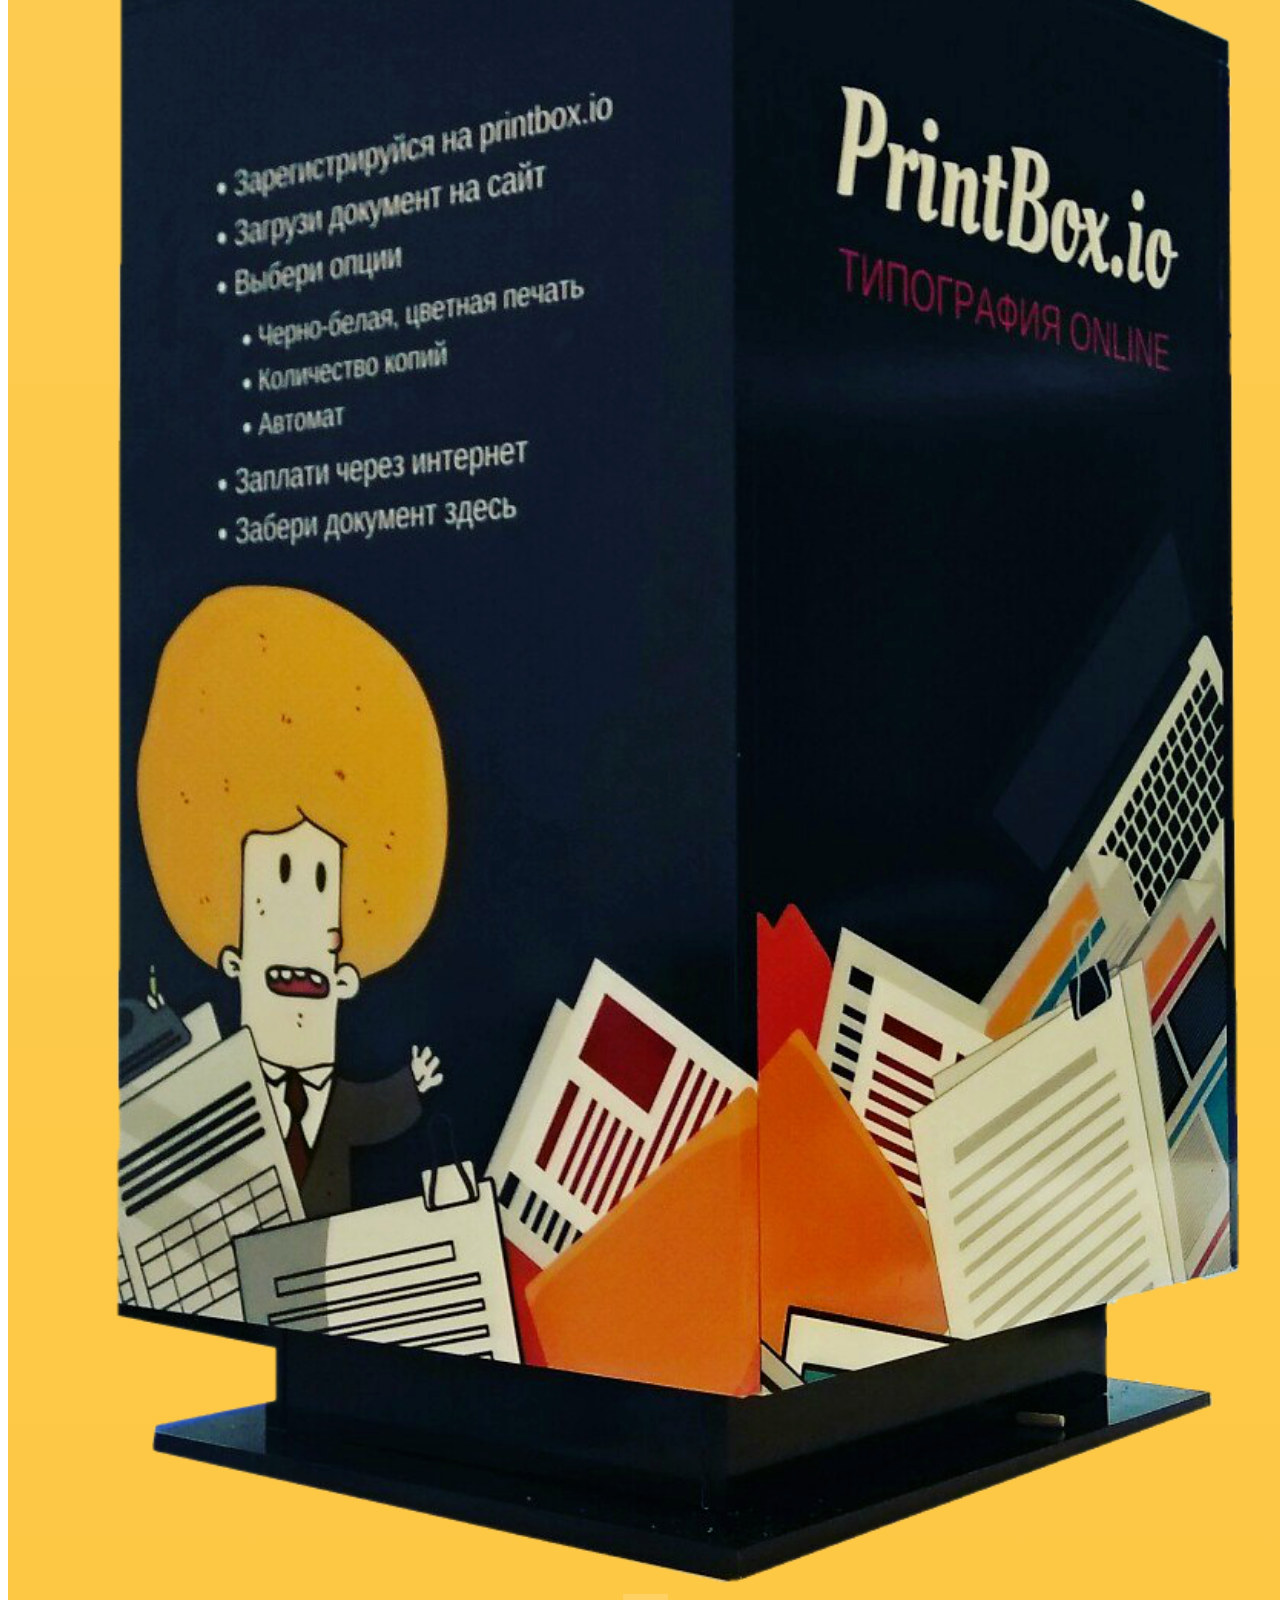
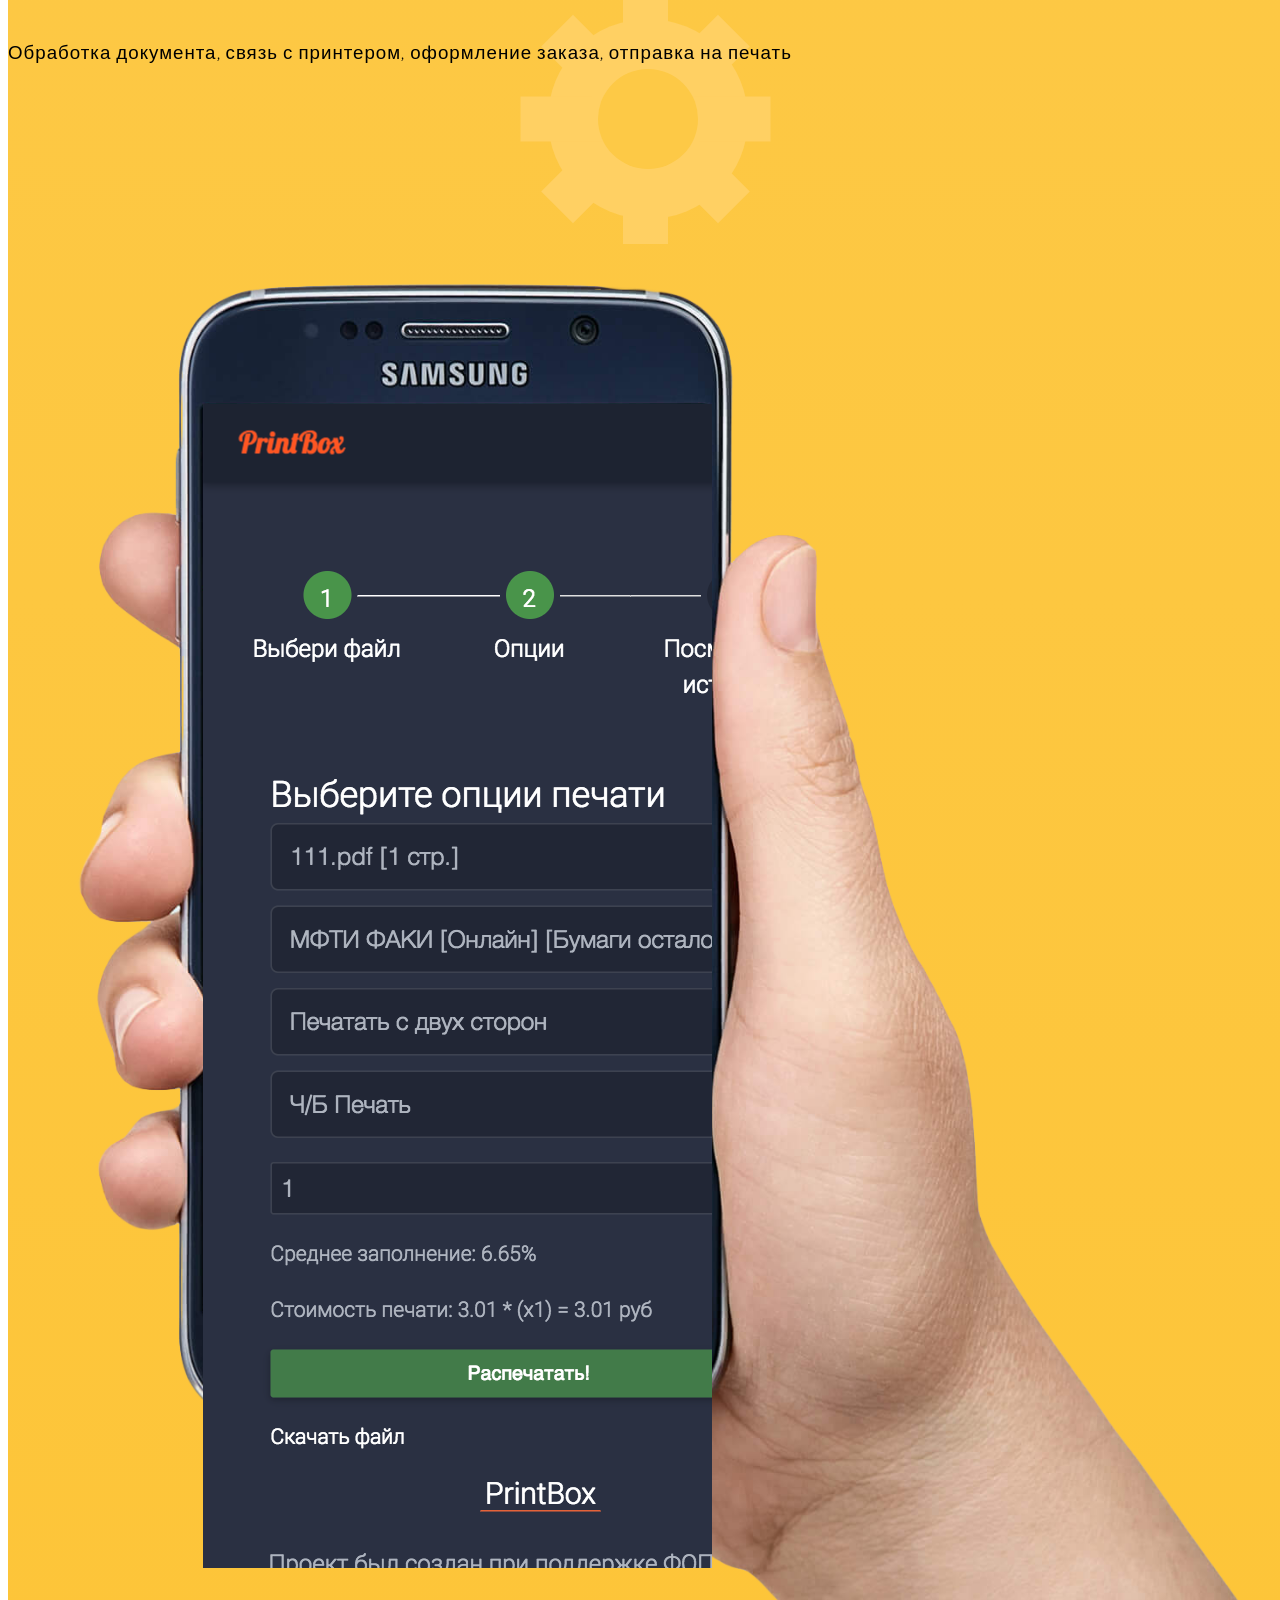
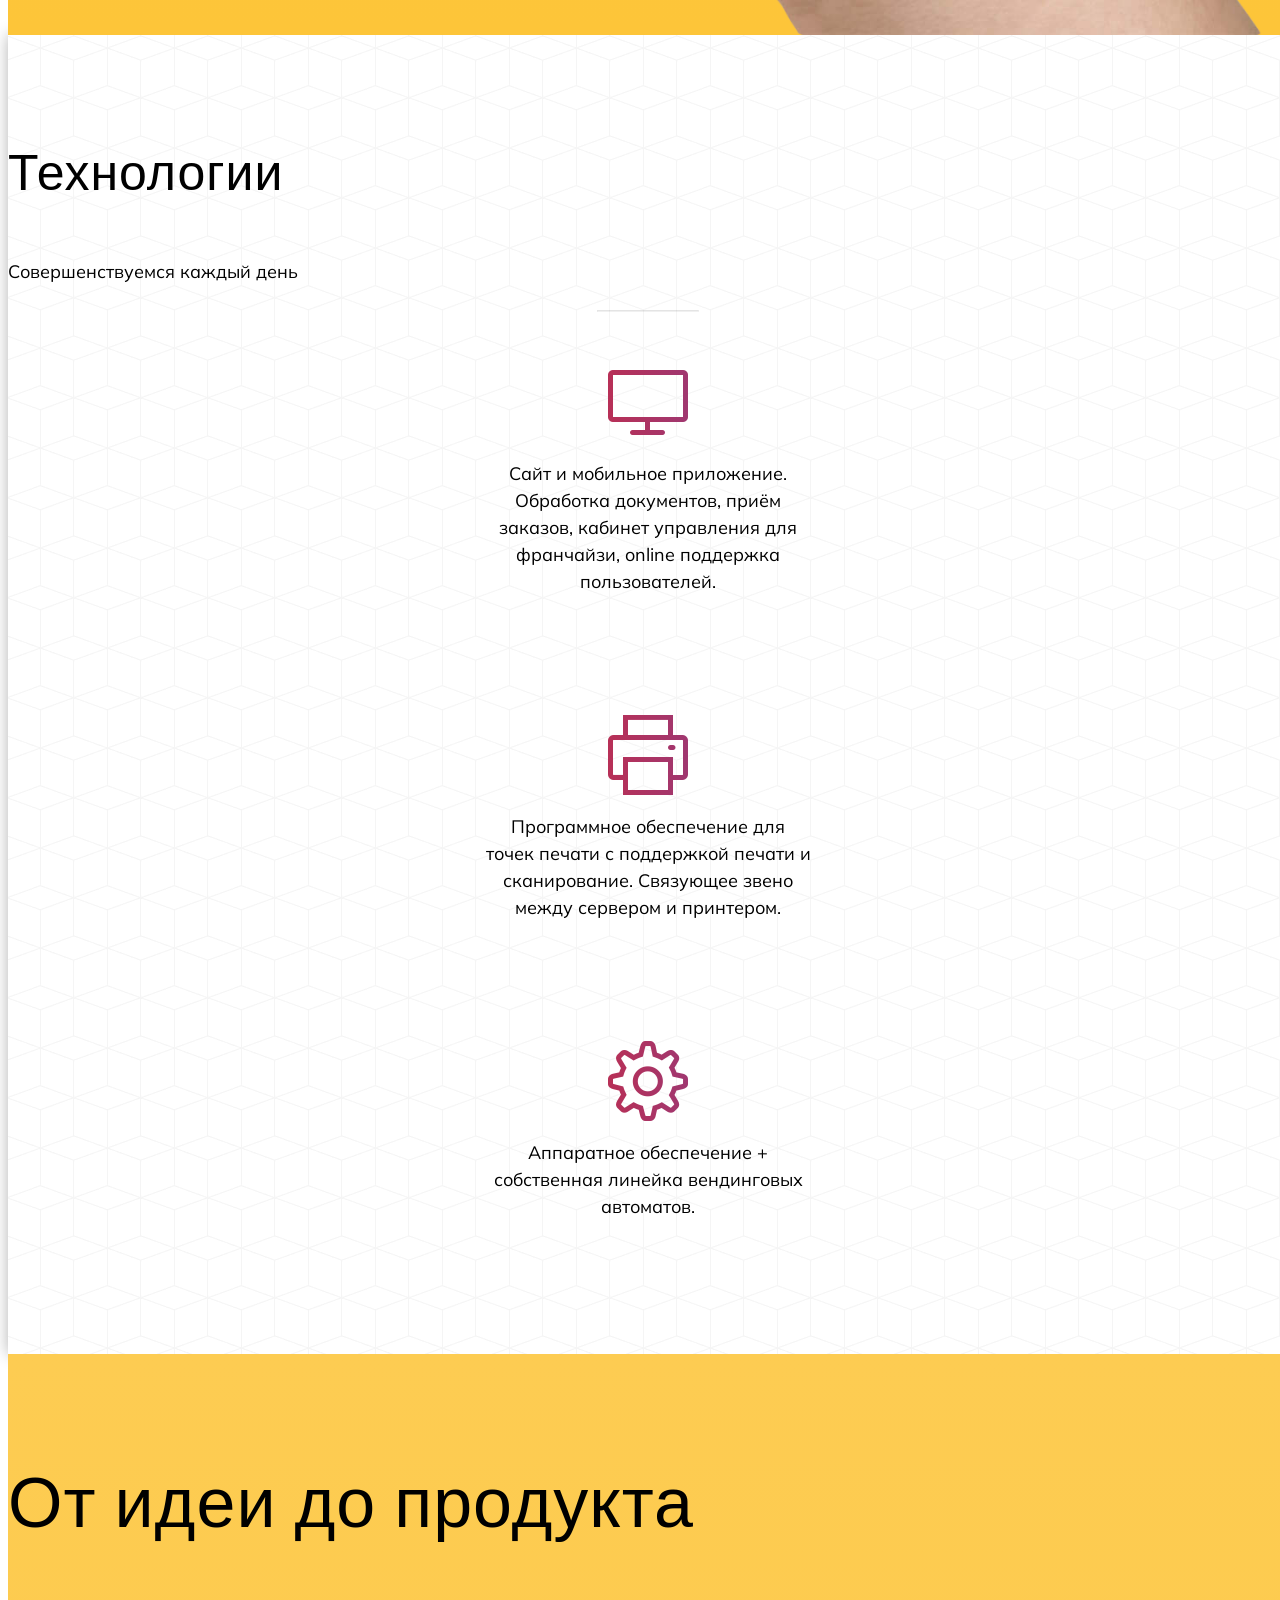
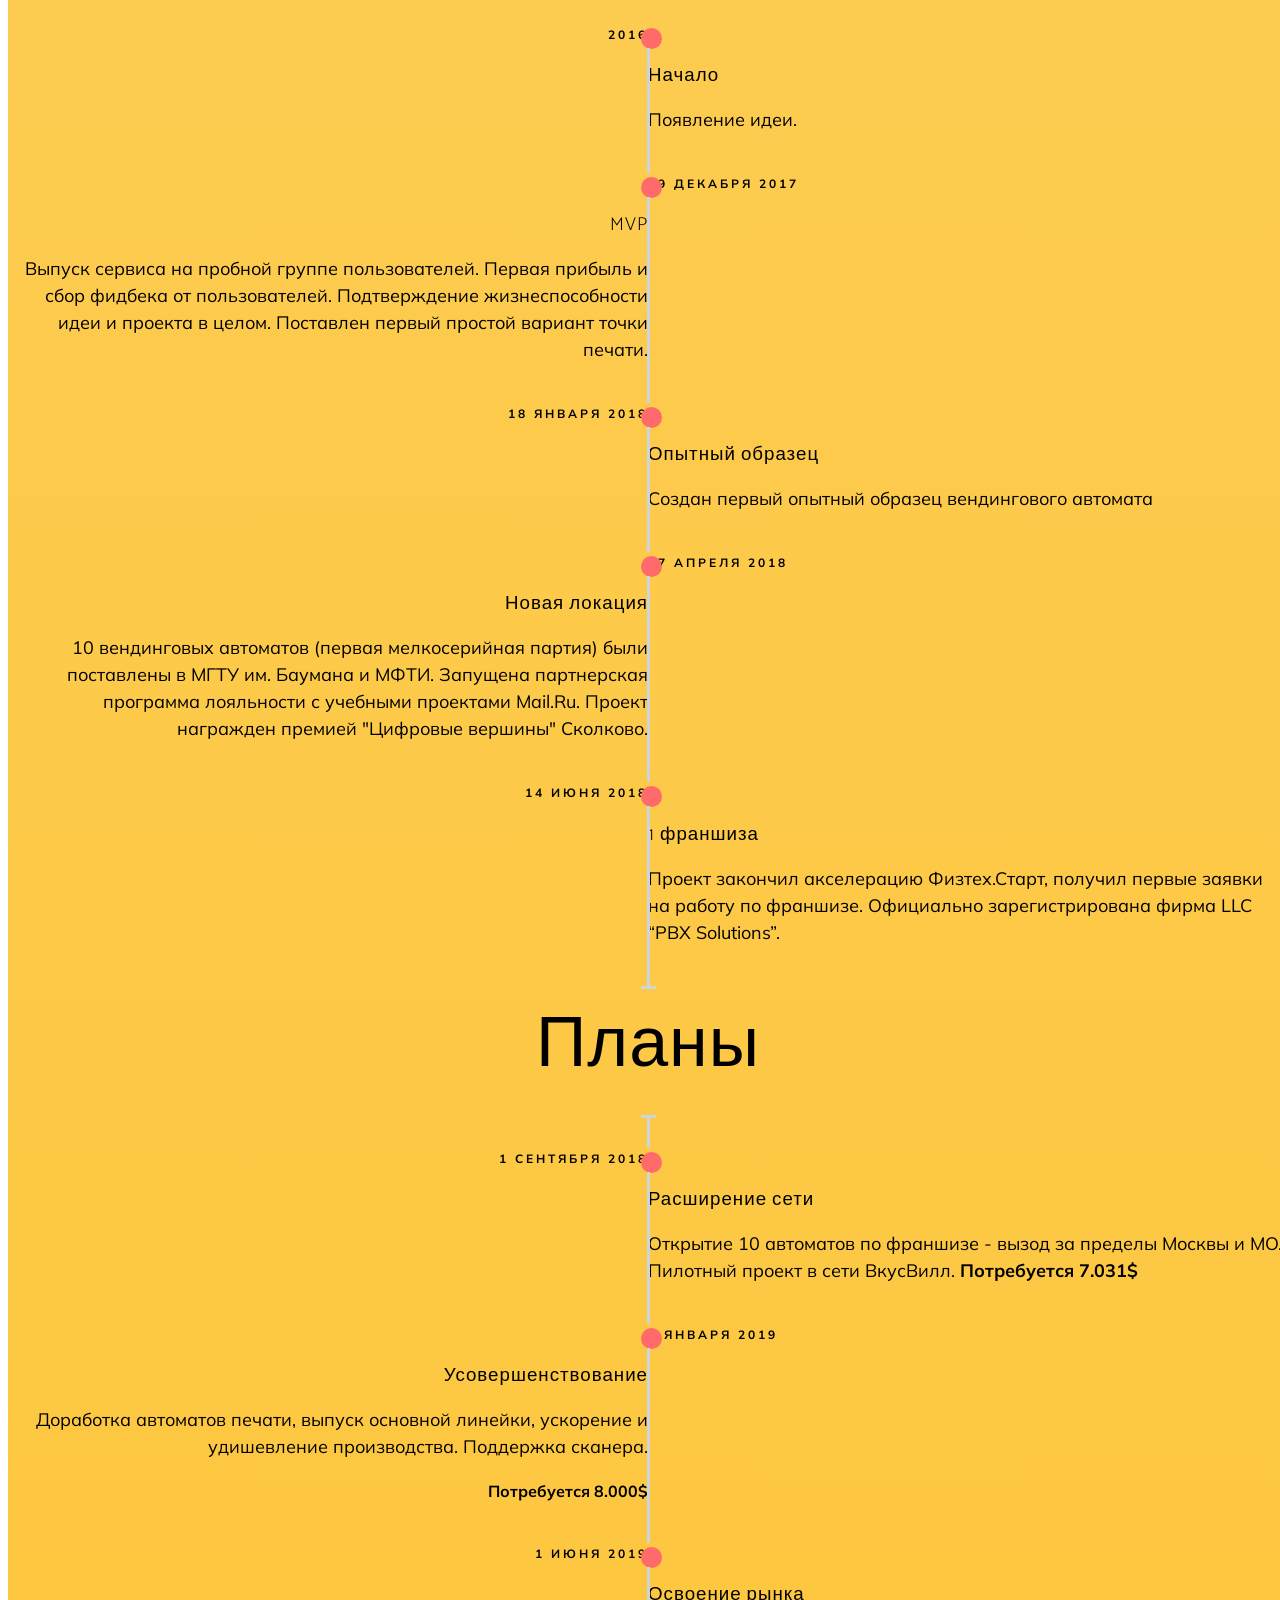
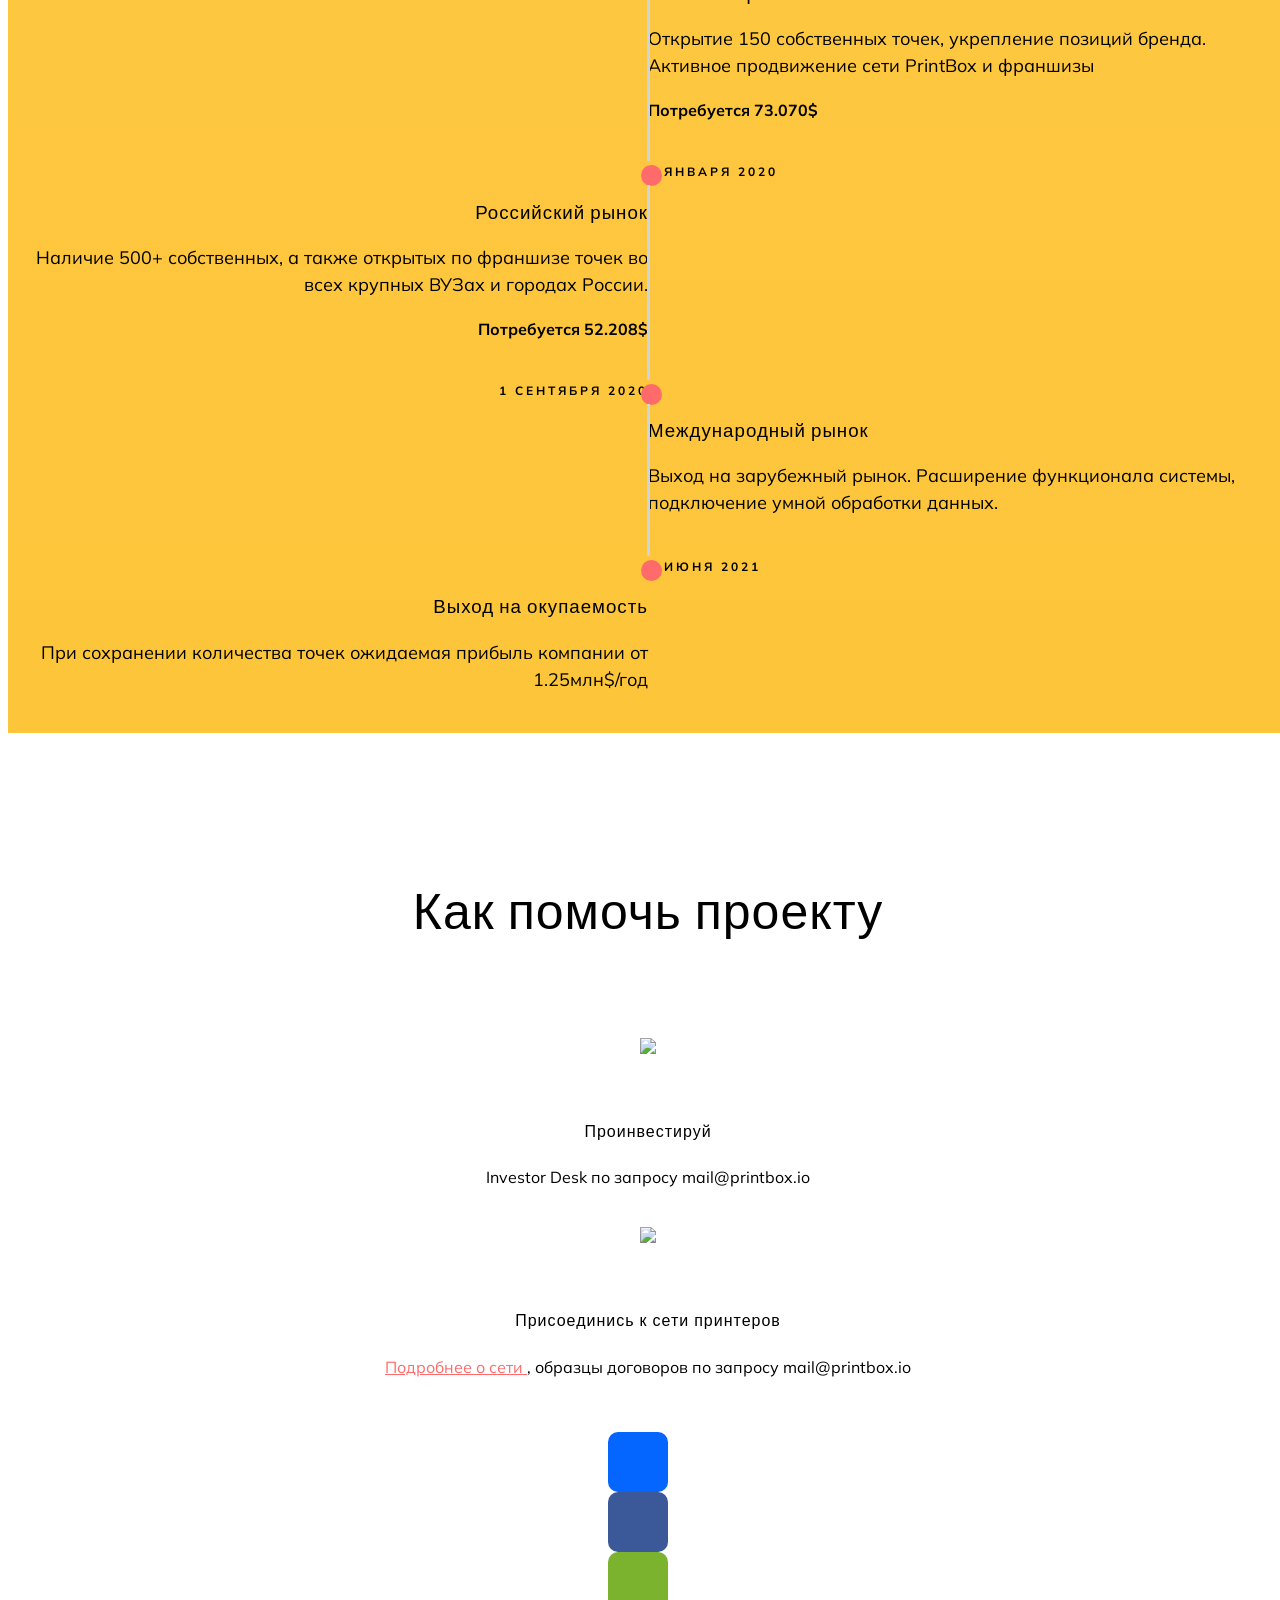
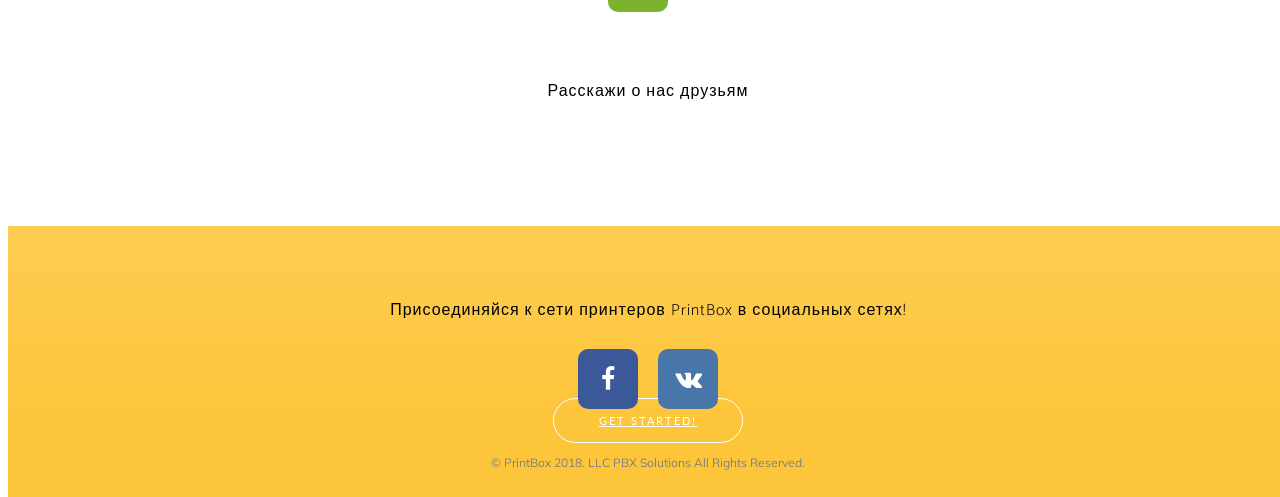
==== commit eff9a2db: "fix road map" ====
--- a/index.html
+++ b/index.html
@@ -112,7 +112,7 @@
                 <div class="device">
                   <div class="screen">
                     <!-- Demo image for screen mockup, you can put an image here, some HTML, an animation, video, or anything else! -->
-                    <img src="img/3.png" class="img-fluid" alt="">
+                    <img src="img/6.png" class="img-fluid" alt="">
                   </div>
                   <div class="button">
                     <!-- You can hook the "home button" to some JavaScript events or just remove it -->
@@ -252,11 +252,9 @@
                     </div>
                     <div class="timeline-marker"></div>
                     <div class="timeline-content wow slideInRight">
-                        <h3 class="timeline-title">1 автомат</h3>
-                        <p>
-                          Разработан первый деревянный настольный корпус вендингово автомата.
-                          Поставлена вторая точка печати.
-                          Настроен доступ через локальную сеть и мобильную связь.
+                        <h3 class="timeline-title">Опытный образец</h3>
+                        <p>
+                          Создан первый опытный образец вендингового автомата
                         </p>
                     </div>
                 </li>
@@ -268,9 +266,10 @@
                     <div class="timeline-content wow slideInRight">
                         <h3 class="timeline-title">Новая локация</h3>
                         <p>
-                          Поставлено 10 точек печати, 9 из которых в МФТИ, 1 - в МГТУ.
-                          Разработаны 3 совместные с институтами бонусные программы.
-                          Проект награжден премией "Цифровые вершины" Сколково.
+                          10 вендинговых автоматов (первая мелкосерийная партия)
+                            были поставлены в МГТУ им. Баумана и МФТИ.
+                            Запущена партнерская программа лояльности с учебными проектами Mail.Ru.
+                            Проект награжден премией "Цифровые вершины" Сколково.
                         </p>
                     </div>
                 </li>
@@ -281,9 +280,10 @@
                     <div class="timeline-marker"></div>
                     <div class="timeline-content wow slideInRight">
                         <h3 class="timeline-title">1 франшиза</h3>
-                        <p>Собрана первая партия напольных автоматов (10 штук)
-                          с поддержкой видеонаблюдения.
-                          Заключена первая договоренность о франшизе. Пройдена акселлерация Физтех.Старт.
+                        <p>Проект закончил акселерацию Физтех.Старт,
+                            получил первые заявки на работу по франшизе.
+                            Официально зарегистрирована фирма LLC “PBX Solutions”.
+
                         </p>
                     </div>
                 </li>
@@ -302,8 +302,8 @@
                     <div class="timeline-content wow slideInRight">
                         <h3 class="timeline-title">Расширение сети</h3>
                         <p> Открытие 10 автоматов по франшизе - вызод за пределы Москвы и МО.
-                            Открытие в 3 Московских ВУЗах.
-                            Открытие в сети ВкусВилл.
+                            Пилотный проект в сети ВкусВилл.
+                            <b> Потребуется 7.031$ </b>
                         </p>
                     </div>
                 </li>
@@ -314,9 +314,10 @@
                     <div class="timeline-marker"></div>
                     <div class="timeline-content wow slideInRight">
                         <h3 class="timeline-title">Усовершенствование</h3>
-                        <p> Доработка автоматов печати, ускорение и удишевление производства.
+                        <p> Доработка автоматов печати, выпуск основной линейки, ускорение и удишевление производства.
                             Поддержка сканера.
                         </p>
+                        <b> Потребуется 8.000$ </b>
                     </div>
                 </li>
                 <li class="timeline-item">
@@ -327,15 +328,29 @@
                     <div class="timeline-content wow slideInRight">
                         <h3 class="timeline-title">Освоение рынка</h3>
                         <p>
-                            Открытие 150 собственных точек (на сборку каждого автомата необходимо 28 тысяч рублей)
-                            Ускорение продаж по франшизе - планируется 200 точек.
-                            Активное продвижение сети PrintBox и реклама.
-                        </p>
+                            Открытие 150 собственных точек, укрепление позиций бренда.
+                            Активное продвижение сети PrintBox и франшизы
+                        </p>
+                        <b> Потребуется 73.070$ </b>
                     </div>
                 </li>
                 <li class="timeline-item">
                     <div class="timeline-info wow fadeInLeft">
                         <span>1 января 2020</span>
+                    </div>
+                    <div class="timeline-marker"></div>
+                    <div class="timeline-content wow slideInRight">
+                        <h3 class="timeline-title">Российский рынок</h3>
+                        <p>
+                            Наличие 500+ собственных, а также открытых по франшизе
+                            точек во всех крупных ВУЗах и городах России.
+                        </p>
+                        <b> Потребуется 52.208$ </b>
+                    </div>
+                </li>
+                <li class="timeline-item">
+                    <div class="timeline-info wow fadeInLeft">
+                        <span>1 сентября 2020</span>
                     </div>
                     <div class="timeline-marker"></div>
                     <div class="timeline-content wow slideInRight">
@@ -343,6 +358,18 @@
                         <p>
                             Выход на зарубежный рынок. Расширение функционала системы,
                             подключение умной обработки данных.
+                        </p>
+                    </div>
+                </li>
+                <li class="timeline-item">
+                    <div class="timeline-info wow fadeInLeft">
+                        <span>1 июня 2021</span>
+                    </div>
+                    <div class="timeline-marker"></div>
+                    <div class="timeline-content wow slideInRight">
+                        <h3 class="timeline-title">Выход на окупаемость</h3>
+                        <p>
+                           При сохранении количества точек ожидаемая прибыль компании от 1.25млн$/год
                         </p>
                     </div>
                 </li>
@@ -365,10 +392,12 @@
             <div class="col-md-4 wow zoomIn">
               <img  class="t490__img  t-img " src="https://static.tildacdn.com/lib/tildaicon/61386665-6361-4537-a163-336431626339/store_cost.svg">
               <h4>Проинвестируй </h4>
+                Investor Desk по запросу mail@printbox.io
             </div>
             <div class="col-md-4 wow zoomIn">
               <img class="t490__img  t-img" src="https://static.tildacdn.com/lib/tildaicon/31643863-6564-4938-b836-343263346132/27as_transmission.svg">
               <h4> Присоединись к сети принтеров </h4>
+                <a href="https://printbox.io/partners"> Подробнее о сети </a>, образцы договоров по запросу mail@printbox.io
             </div>
             <div class="col-md-4 wow zoomIn">
               <div class="share">
@@ -409,7 +438,9 @@
 
     <footer class="">
       <div class="container wow slideInUp">
-        <p>&copy; PrintBox 2018. All Rights Reserved.</p>
+        <p>&copy; PrintBox 2018.
+            LLC PBX Solutions
+            All Rights Reserved.</p>
       </div>
     </footer>
 
--- a/scss/my.css
+++ b/scss/my.css
@@ -75,9 +75,6 @@
   margin: 0;
   padding: 0;
   width: 100%;
-}
-.timeline h1, .timeline h2, .timeline h3, .timeline h4, .timeline h5, .timeline h6 {
-  line-height: inherit;
 }
 
 /*----- TIMELINE ITEM -----*/
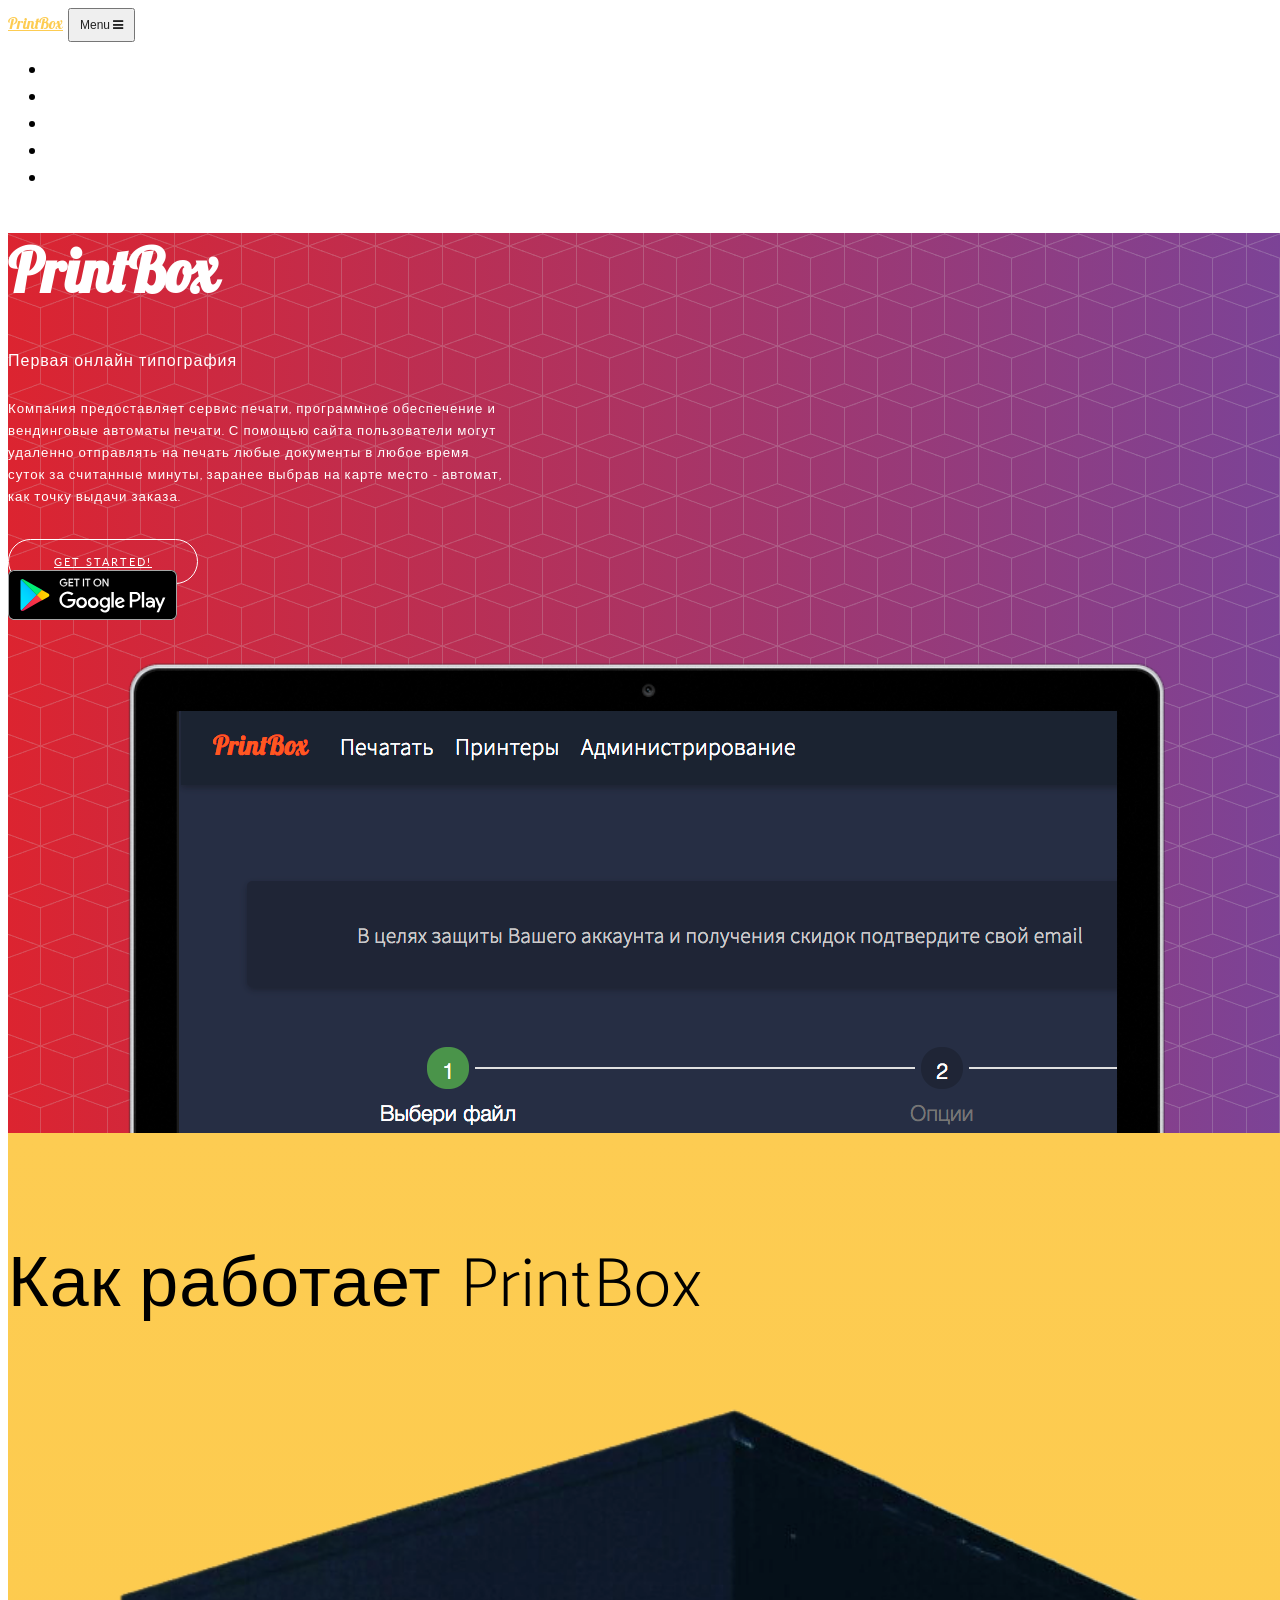
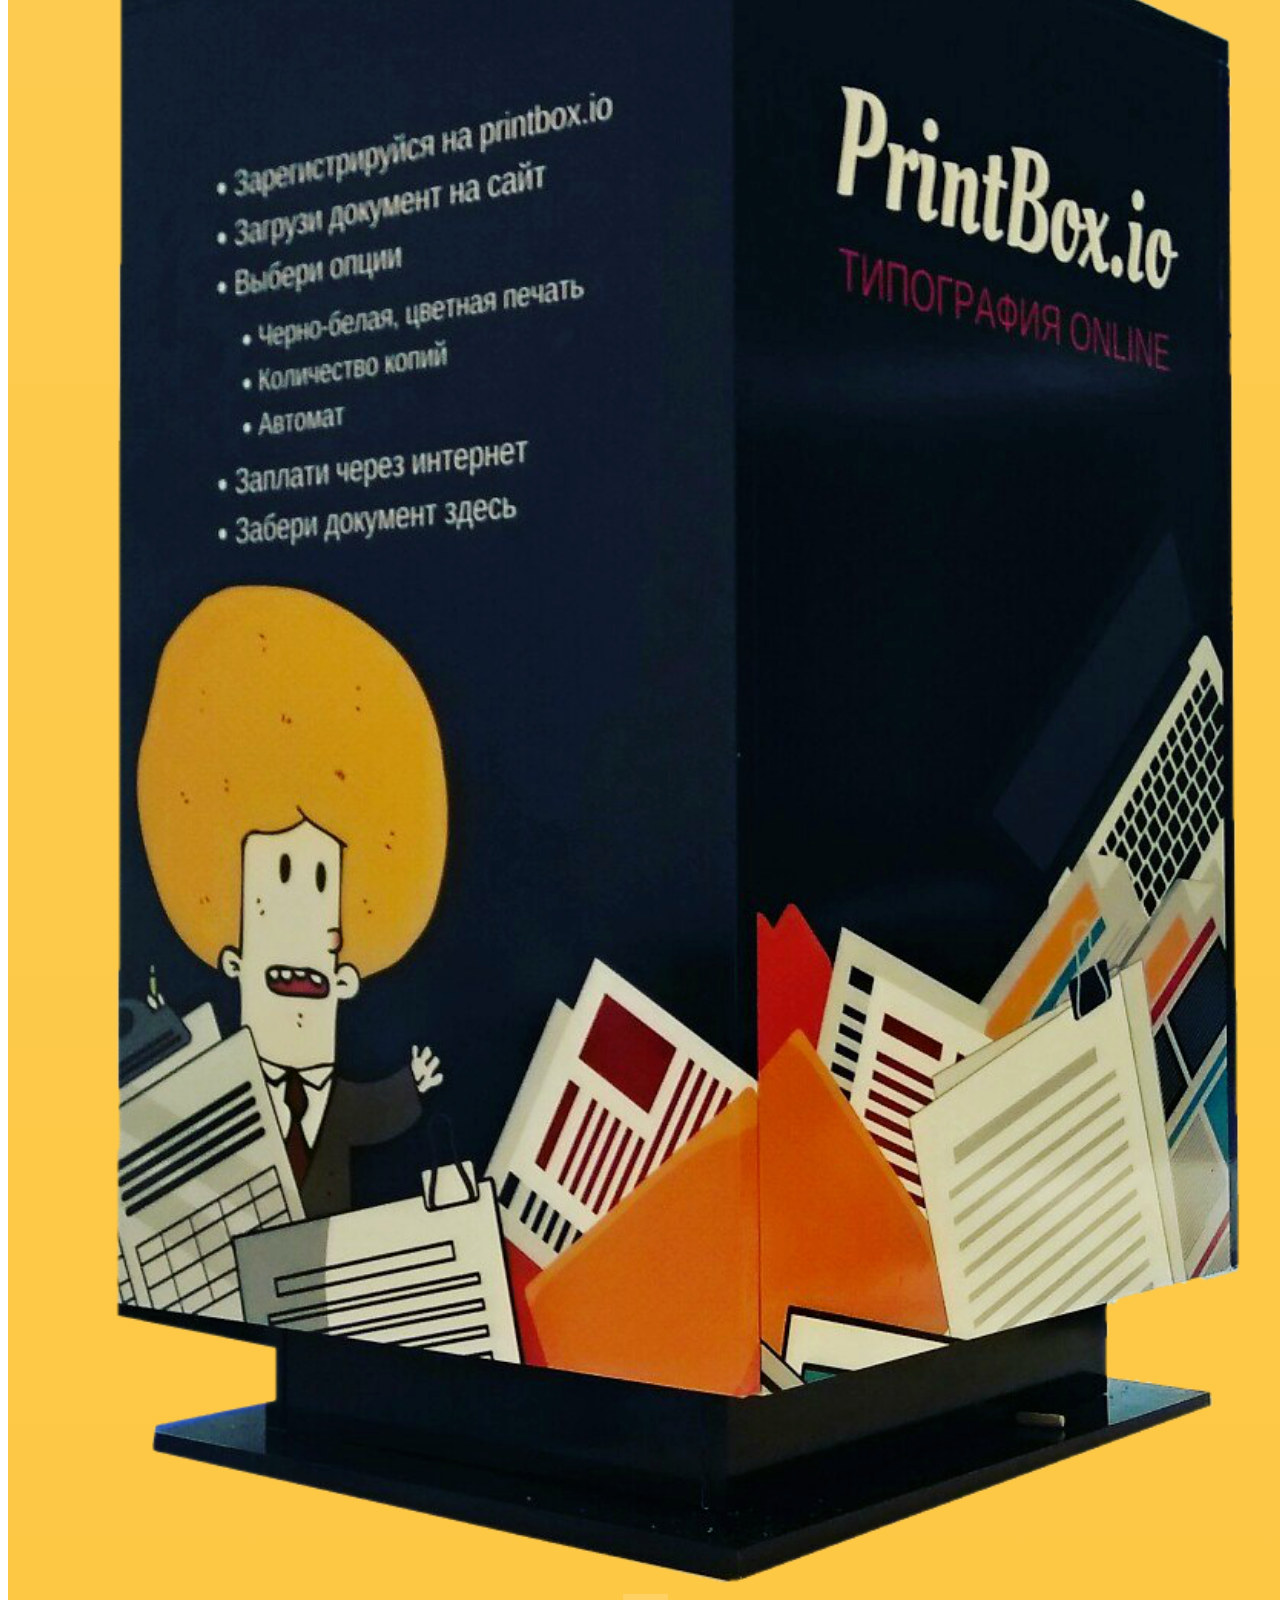
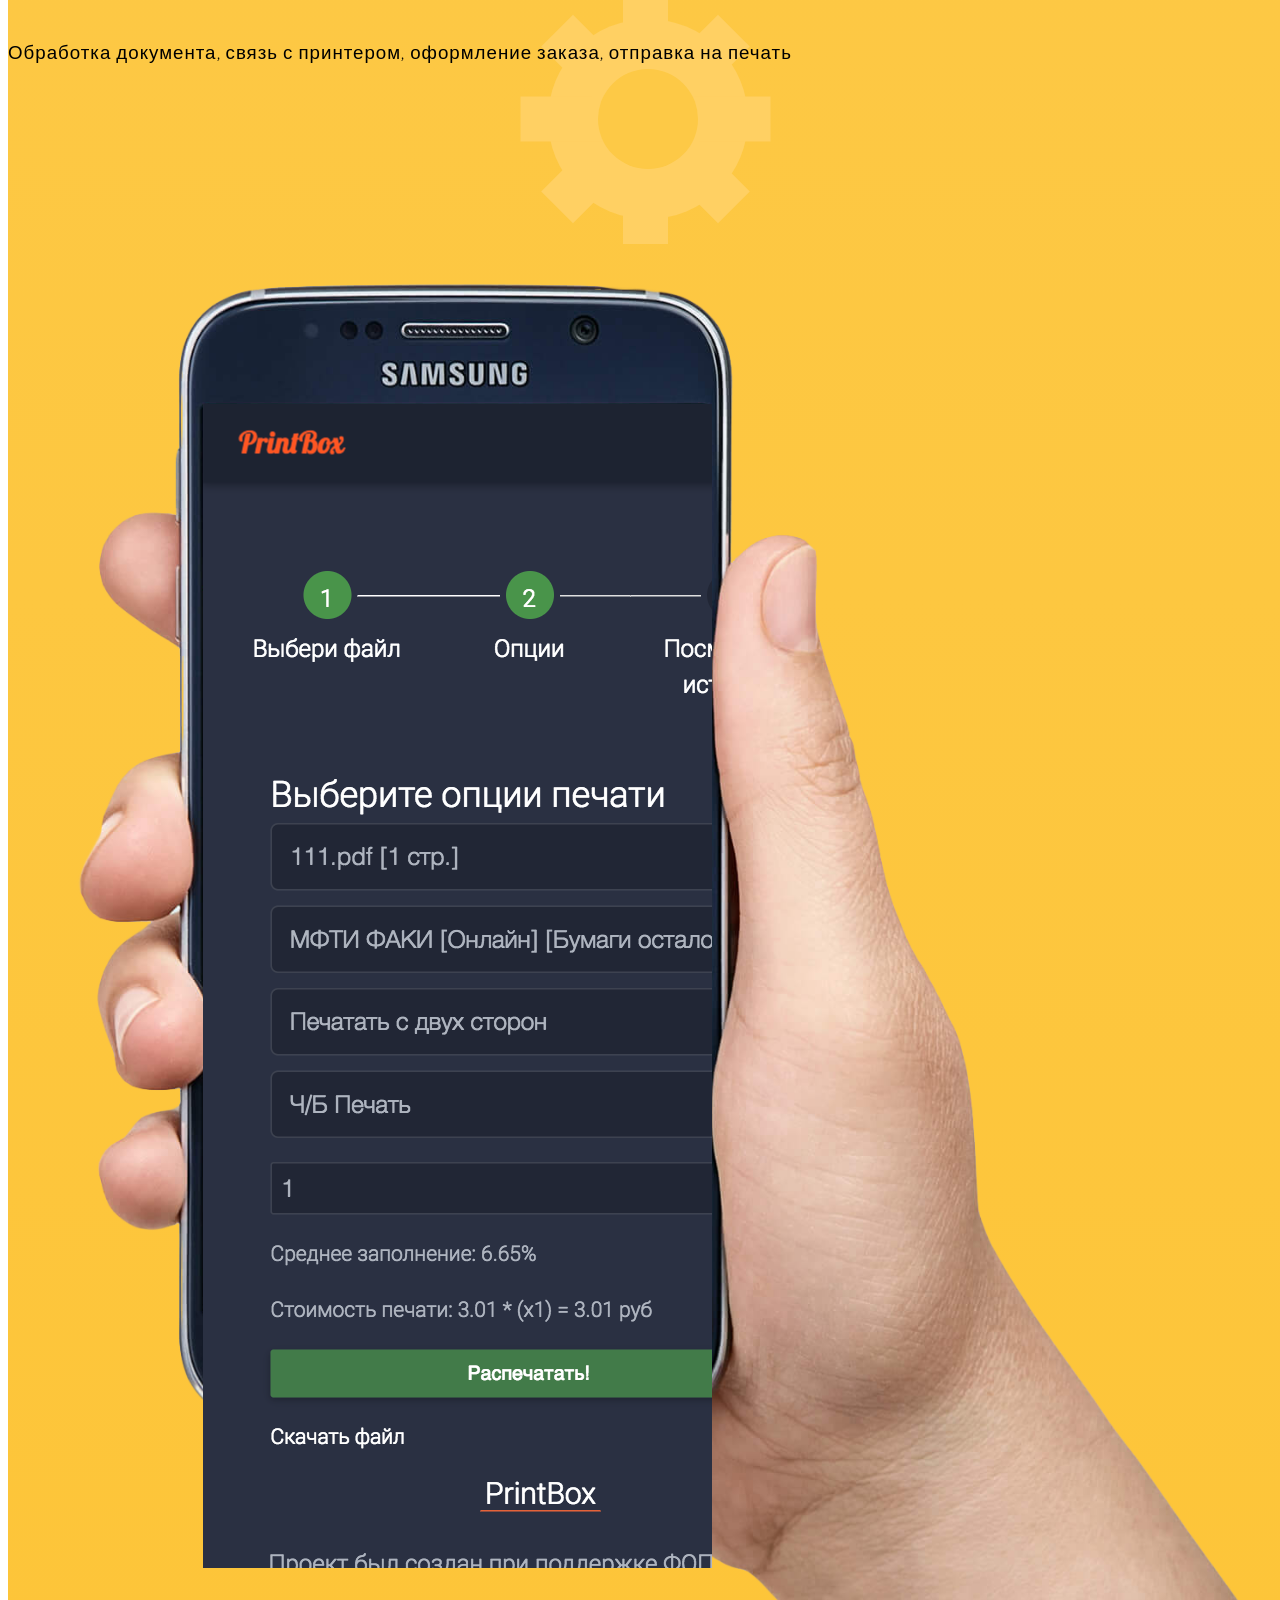
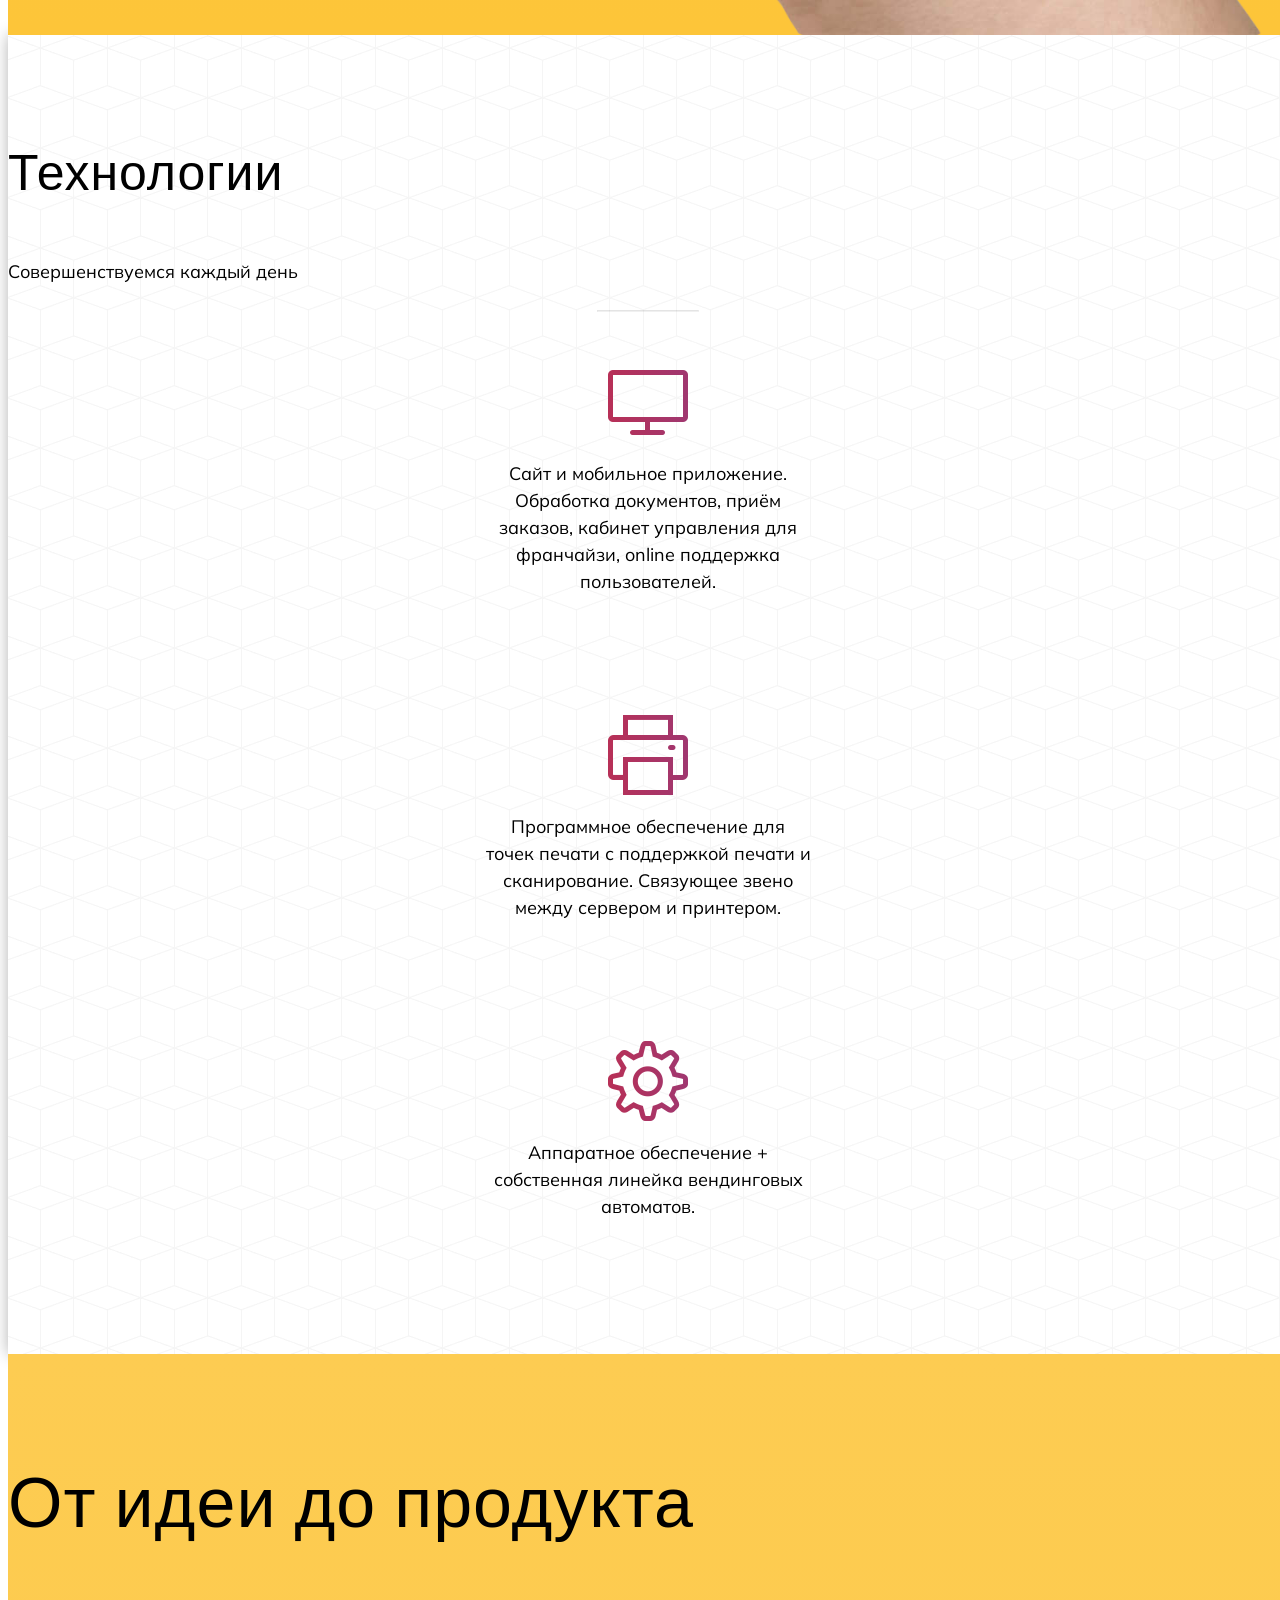
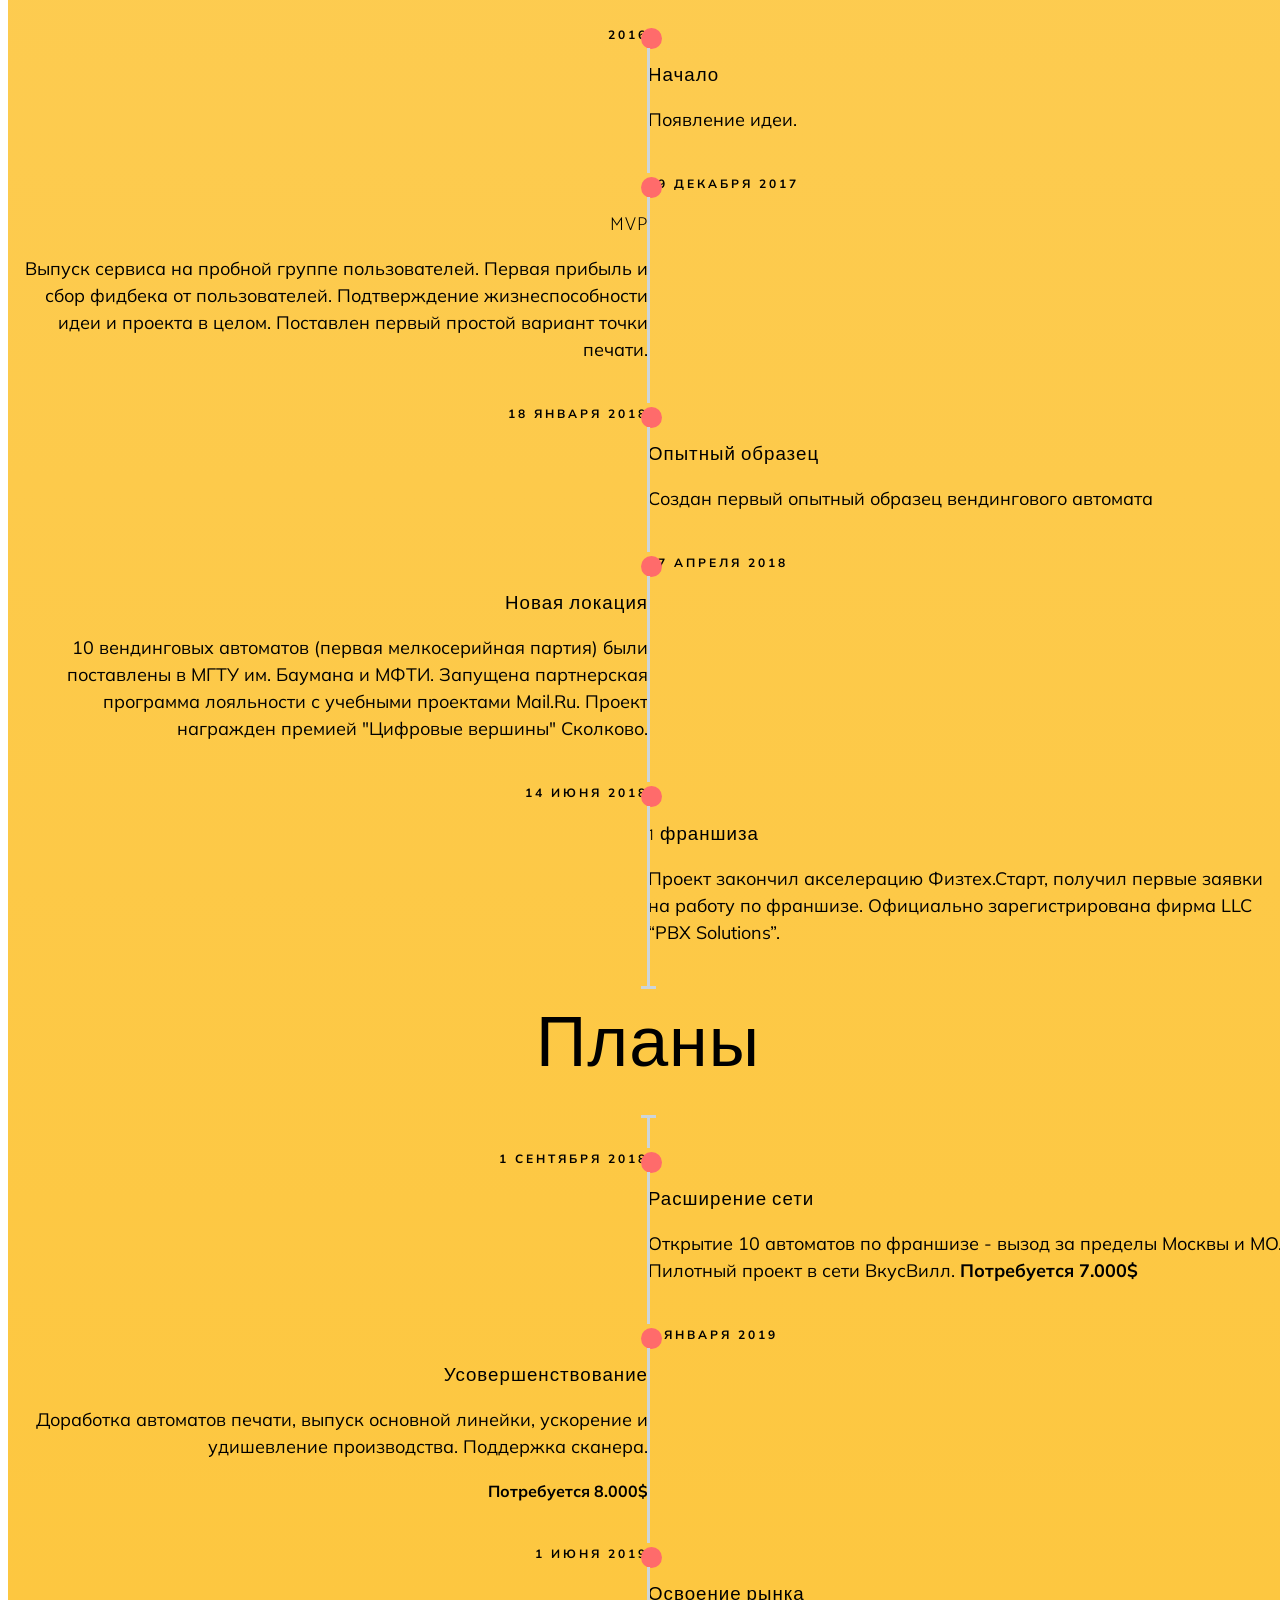
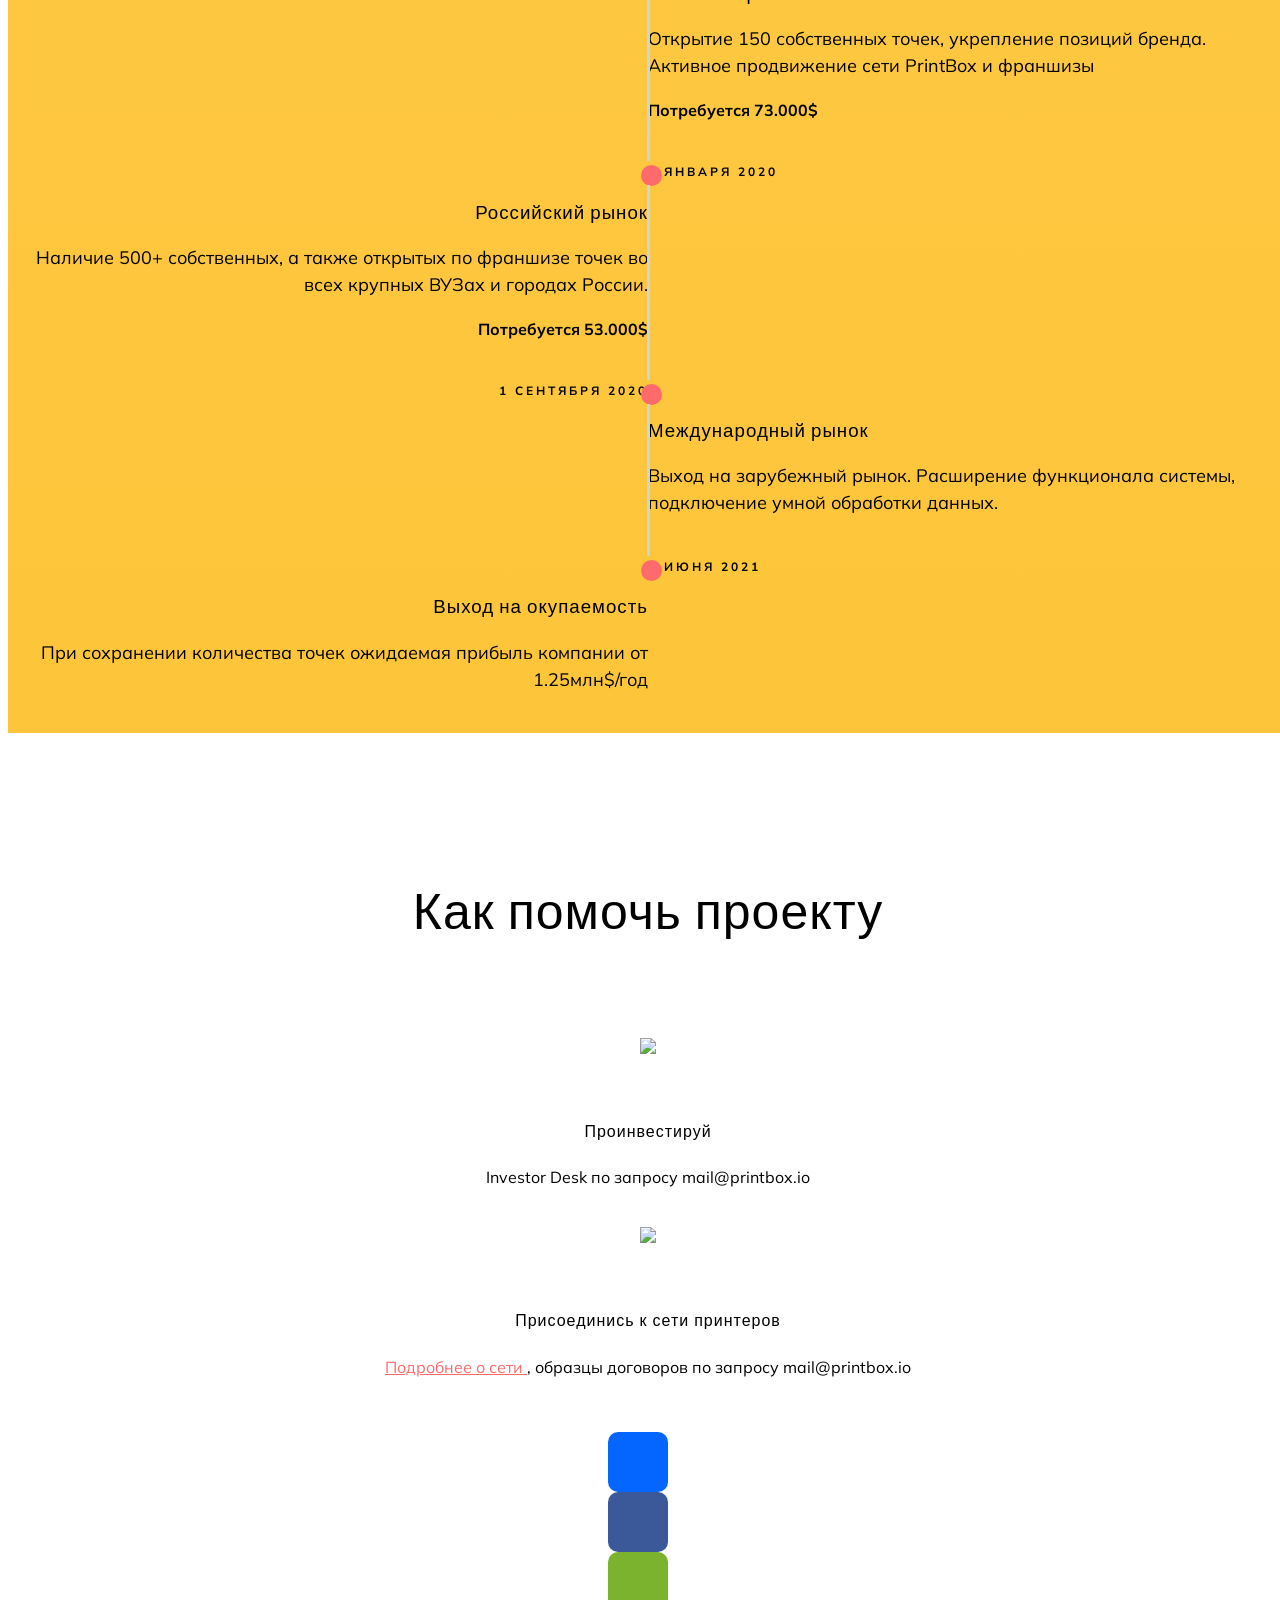
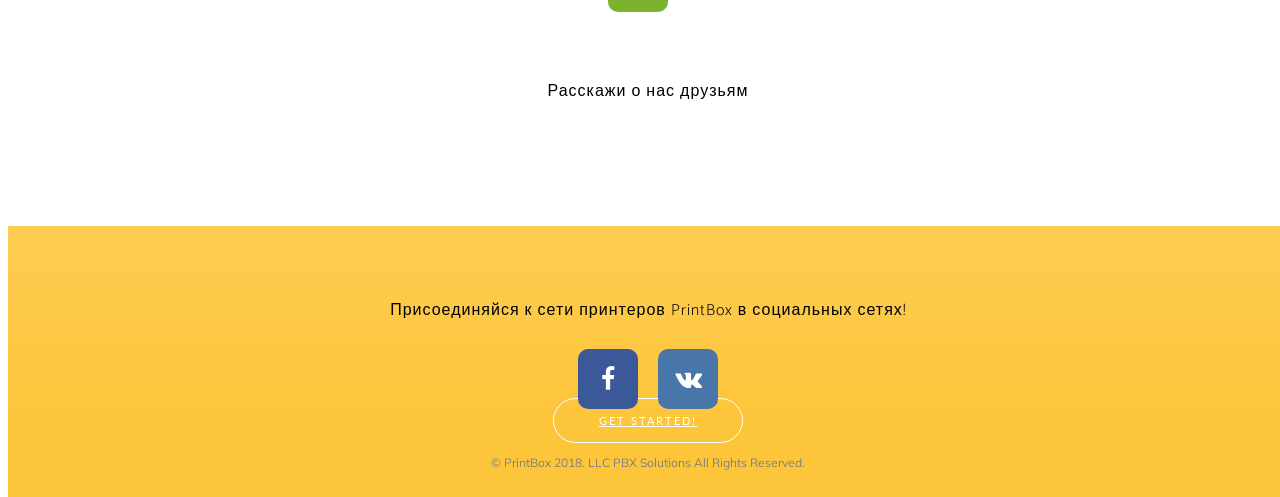
==== commit 6abda19d: "round digits" ====
--- a/index.html
+++ b/index.html
@@ -303,7 +303,7 @@
                         <h3 class="timeline-title">Расширение сети</h3>
                         <p> Открытие 10 автоматов по франшизе - вызод за пределы Москвы и МО.
                             Пилотный проект в сети ВкусВилл.
-                            <b> Потребуется 7.031$ </b>
+                            <b> Потребуется 7.000$ </b>
                         </p>
                     </div>
                 </li>
@@ -331,7 +331,7 @@
                             Открытие 150 собственных точек, укрепление позиций бренда.
                             Активное продвижение сети PrintBox и франшизы
                         </p>
-                        <b> Потребуется 73.070$ </b>
+                        <b> Потребуется 73.000$ </b>
                     </div>
                 </li>
                 <li class="timeline-item">
@@ -345,7 +345,7 @@
                             Наличие 500+ собственных, а также открытых по франшизе
                             точек во всех крупных ВУЗах и городах России.
                         </p>
-                        <b> Потребуется 52.208$ </b>
+                        <b> Потребуется 53.000$ </b>
                     </div>
                 </li>
                 <li class="timeline-item">
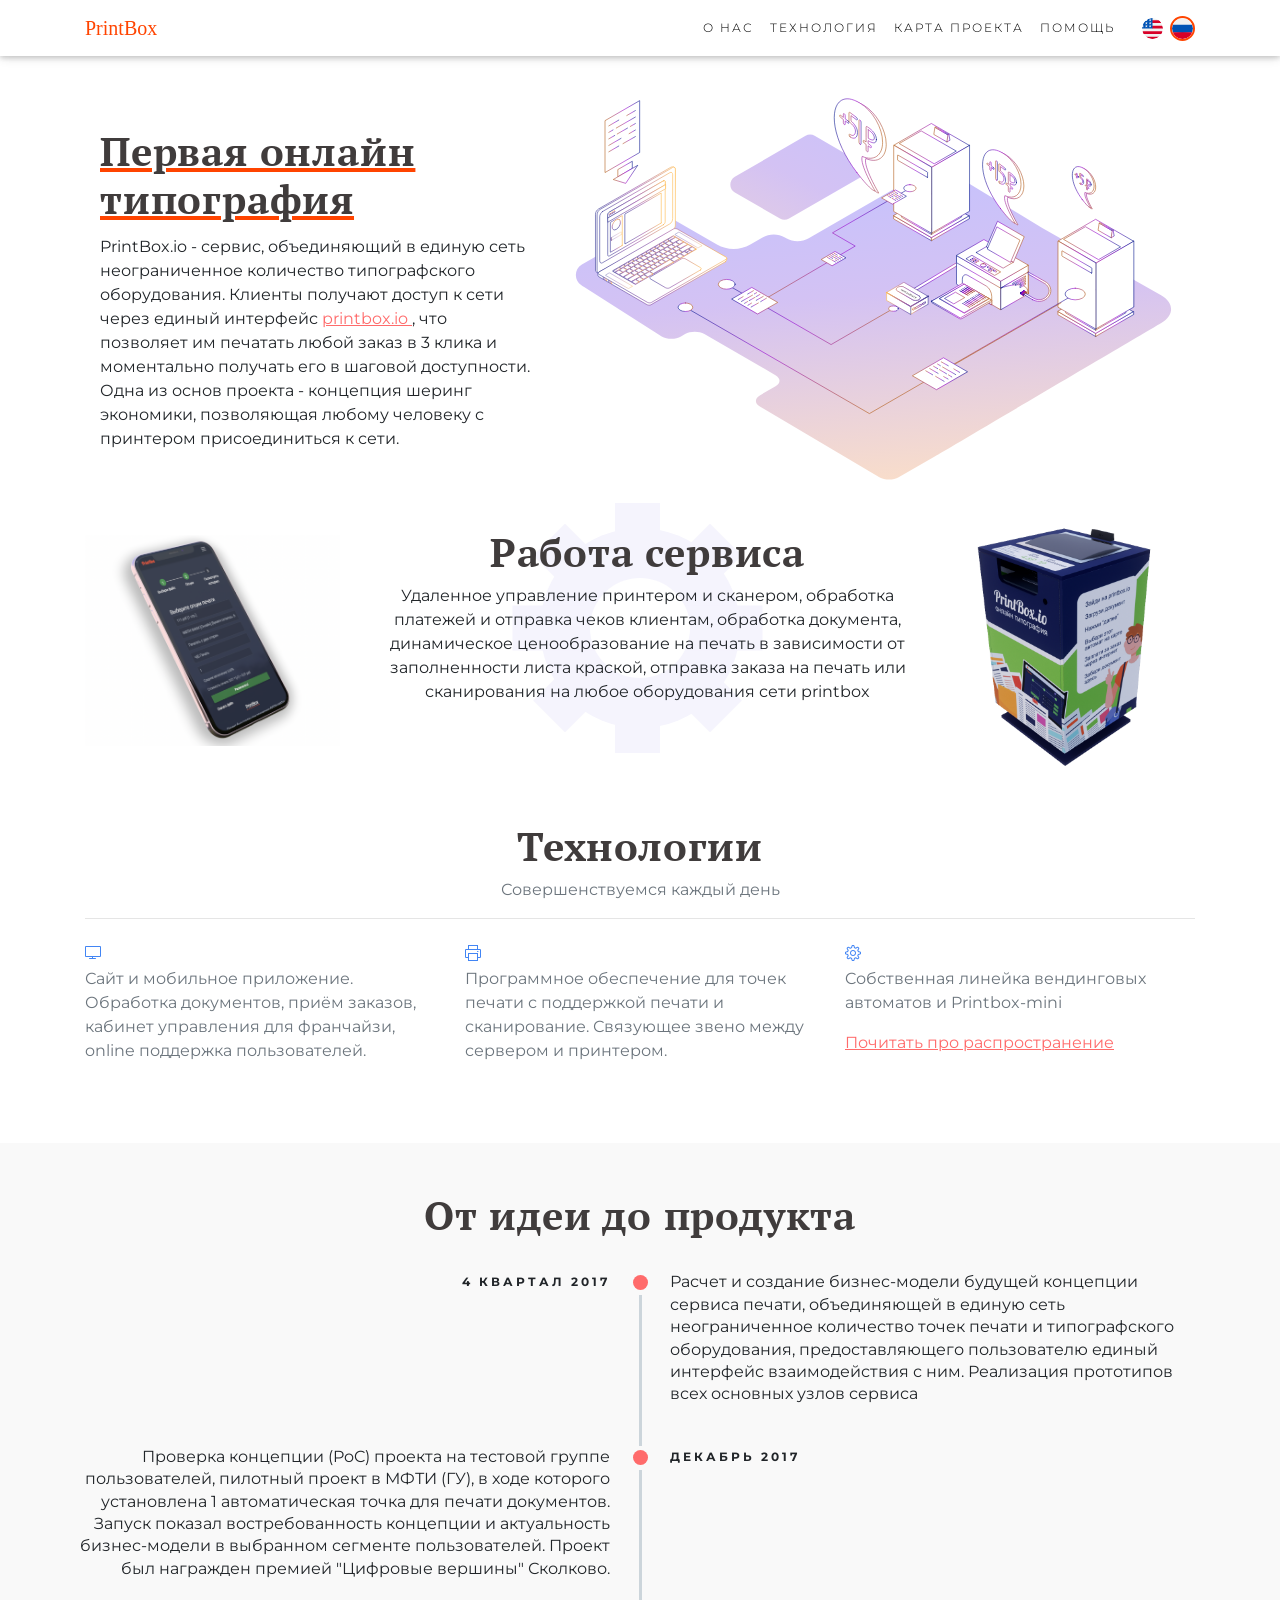
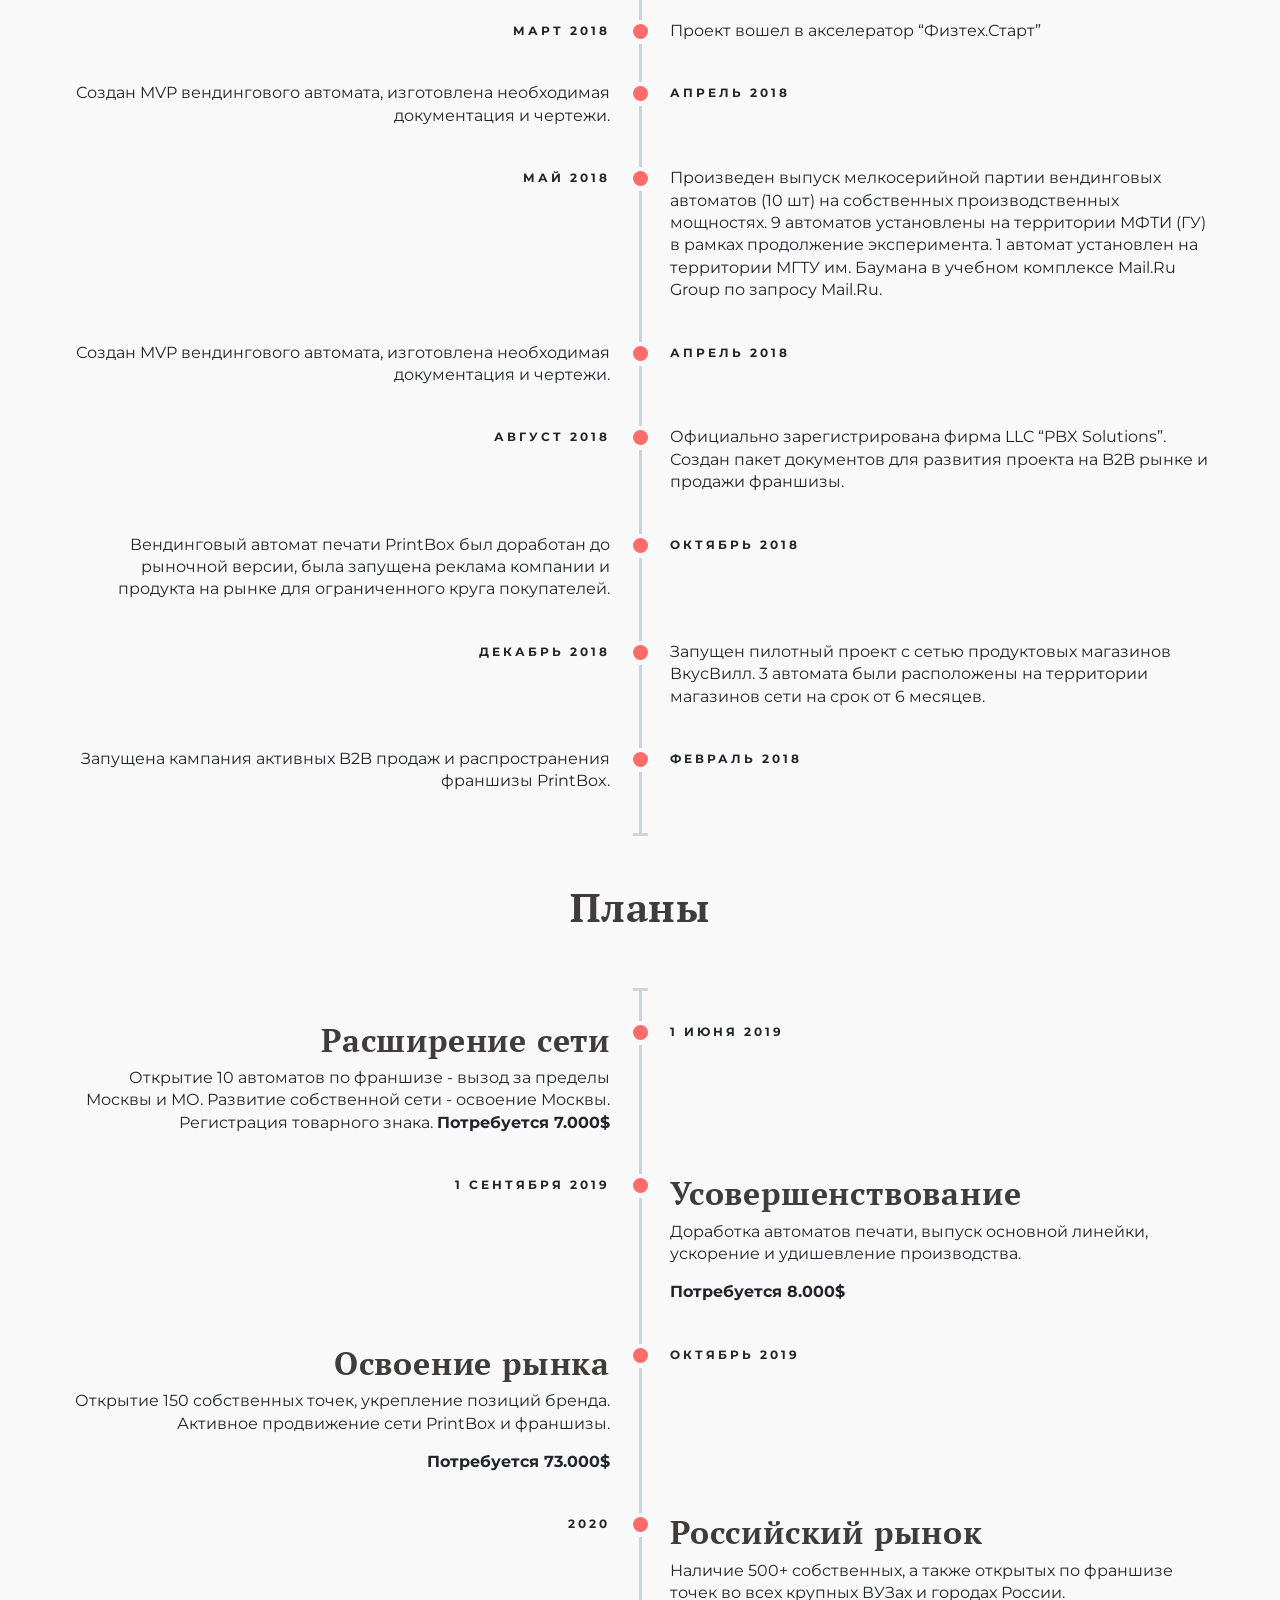
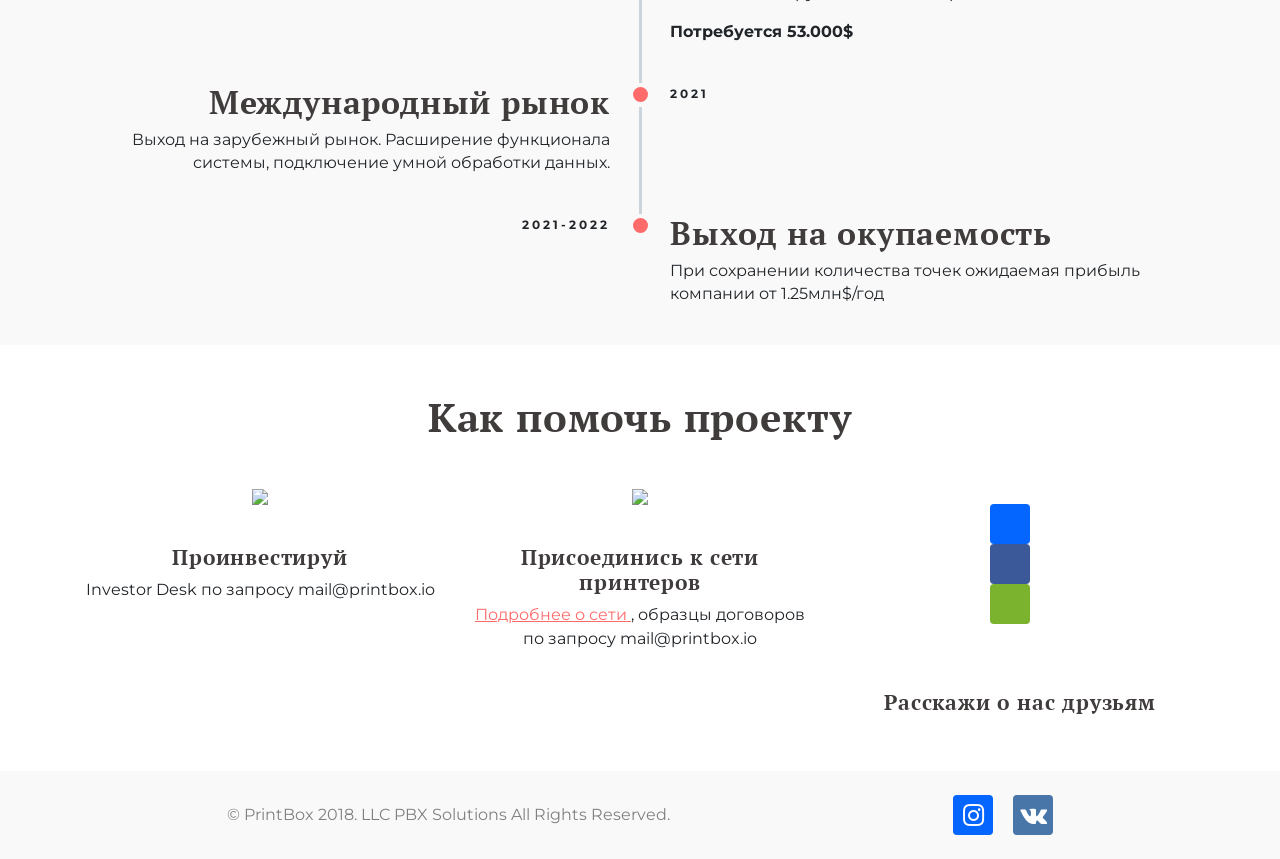
==== commit f1c3c6f2: "template for en version" ====
--- a/index.html
+++ b/index.html
@@ -1,54 +1,49 @@
 <!DOCTYPE html>
-<html lang="en">
+<html lang="ru">
 
   <head>
-
     <meta charset="utf-8">
     <meta name="viewport" content="width=device-width, initial-scale=1, shrink-to-fit=no">
     <meta name="description" content="">
-    <meta name="author" content="">
     <link rel="shortcut icon" href="img/favicon.ico">
     <title>PrintBox - первая online типография</title>
 
-    <!-- Bootstrap core CSS -->
-    <link href="vendor/bootstrap/css/bootstrap.min.css" rel="stylesheet">
+    <link href="css/bootstrap.min.css" rel="stylesheet">
+    <link href="css/mdb.min.css" rel="stylesheet">
 
     <!-- Custom fonts for this template -->
     <link rel="stylesheet" href="vendor/font-awesome/css/font-awesome.min.css">
     <link rel="stylesheet" href="vendor/simple-line-icons/css/simple-line-icons.css">
-    <link href="https://fonts.googleapis.com/css?family=Lato" rel="stylesheet">
-    <link href="https://fonts.googleapis.com/css?family=Catamaran:100,200,300,400,500,600,700,800,900" rel="stylesheet">
-    <link href="https://fonts.googleapis.com/css?family=Muli" rel="stylesheet">
-    <link href="https://fonts.googleapis.com/css?family=Andika|Arimo|Lobster|Pacifico" rel="stylesheet">
 
     <!-- Plugin CSS -->
     <link rel="stylesheet" href="device-mockups/device-mockups.min.css">
 
     <!-- Custom styles for this template -->
-    <link href="css/new-age.min.css" rel="stylesheet">
-    <link href="scss/my.css" rel="stylesheet">
-
-      <link rel="stylesheet"
-  href="https://cdn.jsdelivr.net/npm/animate.css@3.5.2/animate.min.css">
-  <!-- or -->
-  <link rel="stylesheet"
-  href="https://cdnjs.cloudflare.com/ajax/libs/animate.css/3.5.2/animate.min.css">
+    <link href="css/new-age.css" rel="stylesheet">
+    <link href="css/my.css" rel="stylesheet">
+    <link rel="stylesheet" href="https://cdnjs.cloudflare.com/ajax/libs/animate.css/3.5.2/animate.min.css">
+
+    <script src="https://cdnjs.cloudflare.com/ajax/libs/wow/1.1.2/wow.min.js"></script>
+
 
   </head>
 
   <body id="page-top">
-    <script src="//yastatic.net/es5-shims/0.0.2/es5-shims.min.js"></script>
-    <script src="//yastatic.net/share2/share.js"></script>
-    <script src="https://cdnjs.cloudflare.com/ajax/libs/wow/1.1.2/wow.min.js"></script>
-              <script>
-              new WOW().init();
-              </script>
-<a href="javascript:" id="return-to-top"><i class="icon-arrow-up"></i></a>
+    <script> new WOW().init(); </script>
+    <a href="javascript:" id="return-to-top"><i class="icon-arrow-up"></i></a>
 
     <!-- Navigation -->
     <nav class="navbar navbar-expand-lg navbar-light fixed-top" id="mainNav">
       <div class="container">
-        <a class="navbar-brand js-scroll-trigger" href="#page-top">PrintBox</a>
+          <a class="navbar-brand js-scroll-trigger" href="./index.html">
+              <div id="phone" style="display: none">
+                  <img style="width:35px" src="img/logo.ico" alt="logo"/>
+                  <span> 8(800)-551-89-90 </span>
+              </div>
+              <div id="js-printbox">
+                  PrintBox
+              </div>
+          </a>
           <button class="navbar-toggler navbar-toggler-right" type="button" data-toggle="collapse" data-target="#navbarResponsive" aria-controls="navbarResponsive" aria-expanded="false" aria-label="Toggle navigation">
           Menu
           <i class="fa fa-bars"></i>
@@ -56,83 +51,58 @@
         <div class="collapse navbar-collapse" id="navbarResponsive">
           <ul class="navbar-nav ml-auto">
             <li class="nav-item">
-              <a class="nav-link js-scroll-trigger" href="#about">About</a>
+              <a class="nav-link js-scroll-trigger" href="#about">О нас</a>
             </li>
             <li class="nav-item">
-              <a class="nav-link js-scroll-trigger" href="#technology">Technology</a>
+              <a class="nav-link js-scroll-trigger" href="#technology">Технология</a>
             </li>
             <li class="nav-item">
-              <a class="nav-link js-scroll-trigger" href="#road">Road Map</a>
+              <a class="nav-link js-scroll-trigger" href="#road">Карта проекта</a>
             </li>
             <li class="nav-item">
-              <a class="nav-link js-scroll-trigger" href="#help">Help</a>
+              <a class="nav-link js-scroll-trigger" href="#help">Помощь</a>
             </li>
-            <li class="nav-item">
-              <a class="nav-link js-scroll-trigger" href="#contact">Contact</a>
+            <li class="nav-item m-auto pl-2">
+                <a href="./en.html"> <img src="img/united-states.svg" class="language ml-2"/> </a>
+                <a href="#"> <img src="img/russia.svg" class="language active"/> </a>
             </li>
           </ul>
         </div>
       </div>
     </nav>
 
-    <header class="masthead">
+    <header class="masthead pt-5 mt-5 container">
       <div class="container h-100">
         <div class="row h-100">
-          <div class="col-lg-5 my-auto">
-            <div class="header-content mx-auto">
-              <div class="content">
-                <h1 id="logo">
-                      PrintBox
-                </h1>
-              <h4 class="wow fadeInLeft pt-3 pb-1"> Первая онлайн типография </h4>
-              <h5 class="wow fadeInLeft">
-                Компания предоставляет сервис печати,
-программное обеспечение и вендинговые автоматы печати.
-С помощью сайта пользователи могут
-удаленно отправлять на печать любые документы
-в любое время суток за считанные минуты,
-заранее выбрав на карте место - автомат, как точку выдачи заказа.
-              </h5>
-              <br>
-                  <div class="row">
-                     <div class="col-md-6">
-                         <a href="https://printbox.io/print/1" class="btn btn-outline btn-xl js-scroll-trigger mb-3">Get Started!</a>
-                     </div>
-                      <div class="col-md-6">
-                         <a class="badge-link" href="#"><img src="img/google-play-badge.svg" alt=""></a>
-                     </div>
-                  </div>
-              </div>
-            </div>
-          </div>
-          <div class="col-lg-7 my-auto">
-            <div class="">
-
-              <div class="device-mockup makbook portrait white">
-                <div class="device">
-                  <div class="screen">
-                    <!-- Demo image for screen mockup, you can put an image here, some HTML, an animation, video, or anything else! -->
-                    <img src="img/6.png" class="img-fluid" alt="">
-                  </div>
-                  <div class="button">
-                    <!-- You can hook the "home button" to some JavaScript events or just remove it -->
-                  </div>
-                </div>
-              </div>
-            </div>
-          </div>
+            <div class="col-lg-5 my-auto">
+                <div class="header-content mx-auto">
+                    <div class="content">
+                        <span class="title-underline">
+                            <h2 class="wow fadeInLeft pt-3 pb-1"> Первая онлайн типография </h2>
+                        </span>
+                        <p class="wow fadeInLeft">
+                            PrintBox.io - сервис, объединяющий в единую сеть неограниченное количество типографского оборудования.
+                            Клиенты получают доступ к сети через единый интерфейс <a href="https://printbox.io"> printbox.io </a>,
+                            что позволяет им печатать любой заказ в 3 клика и моментально получать его в шаговой доступности.
+                            Одна из основ проекта - концепция шеринг экономики,
+                            позволяющая любому человеку с принтером присоединиться к сети.
+                        </p>
+                    </div>
+                </div>
+            </div>
+            <div class="col-lg-7 my-auto">
+                <img src="img/technology.svg" class="img-fluid" alt="">
+            </div>
         </div>
       </div>
     </header>
 
-    <section class="download bg-primary text-center" id="about">
-            <h2 class="section-heading">Как работает PrintBox</h2>
-      <div class="container">
-        <div class="row">
-            <div  class="col-md-3">
-                <img src="./img/5.png" style="width: 100%">
-            </div>
-             <div  class="col-md-5" style="height: 224px">
+    <section class="download container" id="about">
+        <div class="row pt-4">
+            <div class="col-md-3 m-auto pb-0">
+                <img src="img/phone.png"/>
+            </div>
+             <div  class="col-md-6 m-auto" style="height: 224px">
                 <div class="parent">
                   <div class="gear">
                     <div class="center"></div>
@@ -142,29 +112,23 @@
                     <div class="tooth"></div>
                   </div>
                 </div>
-                 <h3 class="h3-about mt-5">
-                 Обработка документа, связь с принтером,
-                 оформление заказа, отправка на печать
-                 </h3>
+                 <div class="h3-about text-center">
+                     <h2>Работа сервиса</h2>
+                     <p>
+                         Удаленное управление принтером и сканером, обработка платежей и отправка чеков клиентам,
+                         обработка документа, динамическое ценообразование на печать в зависимости от заполненности
+                         листа краской, отправка заказа на печать или сканирования на любое оборудования сети printbox
+                     </p>
+                </div>
              </div>
-          <div class="col-md-4 mx-auto pb-0 pb-0">
-              <div class="device-mockup iphone6_plus portrait white">
-              <div class="device">
-                  <div class="screen">
-                    <!-- Demo image for screen mockup, you can put an image here, some HTML, an animation, video, or anything else! -->
-                    <img src="img/2.png" class="img-fluid" alt="">
-                  </div>
-                  <div class="button">
-                    <!-- You can hook the "home button" to some JavaScript events or just remove it -->
-                  </div>
-                </div>
-              </div>
-          </div>
+            <div  class="col-md-3">
+                <img src="./img/5.png" style="width: 100%">
+            </div>
         </div>
       </div>
     </section>
 
-    <section class="features future" id="technology">
+    <section class="features future mt-5" id="technology">
       <div class="container">
         <div class="section-heading text-center">
           <h2>Технологии</h2>
@@ -175,7 +139,7 @@
         </div>
         <div class="row my-auto">
             <div class="container-fluid">
-              <div class="row">
+              <div class="row pt-2">
                 <div class="col-lg-4 wow rotateInDownLeft">
                   <div class="feature-item">
                     <i class="icon-screen-desktop text-primary"></i>
@@ -199,9 +163,11 @@
                   <div class="feature-item wow rotateInDownRight">
                     <i class="icon-settings text-primary"></i>
                     <p class="text-muted">
-                      Аппаратное обеспечение +
-                      собственная линейка вендинговых автоматов.
+                      Cобственная линейка вендинговых автоматов и Printbox-mini
                     </p>
+                    <a href="https://printbox.io/" class="mt-4 ml-0 wow pulse w-">
+                        Почитать про распространение
+                    </a>
                   </div>
                 </div>
               </div>
@@ -210,80 +176,134 @@
       </div>
     </section>
 
-    <section class="download bg-primary text-center" id="road">
+    <section class="download pt-4 text-center" id="road">
       <div class="container">
         <div class="row">
           <div class="mx-auto">
-            <h2 class="section-heading">От идеи до продукта</h2>
+            <h2 class="section-heading py-4">От идеи до продукта</h2>
             <div class="badges">
                   <div class="row example-centered">
         <div class="col-xs-10 col-xs-offset-1 col-sm-8 col-sm-offset-2 col-md-12">
             <ul class="timeline timeline-centered">
                 <li class="timeline-item">
                     <div class="timeline-info wow fadeInLeft">
-                        <span>2016</span>
+                        <span>4 КВАРТАЛ 2017</span>
                     </div>
                     <div class="timeline-marker"></div>
                     <div class="timeline-content">
-                        <h3 class="timeline-title wow slideInRight ">Начало</h3>
                         <p class="wow fadeInRight wow slideInRight">
-                          Появление идеи.
-                        </p>
-                    </div>
-                </li>
-                <li class="timeline-item">
-                    <div class="timeline-info wow fadeInLeft">
-                        <span>29 декабря 2017</span>
-                    </div>
-                    <div class="timeline-marker"></div>
-                    <div class="timeline-content wow slideInRight">
-                        <h3 class="timeline-title">MVP</h3>
-                        <p>
-                          Выпуск сервиса на пробной группе пользователей.
-                          Первая прибыль и сбор фидбека от пользователей.
-                          Подтверждение жизнеспособности идеи и проекта в целом.
-                          Поставлен первый простой вариант точки печати.
-                        </p>
-                    </div>
-                </li>
-                <li class="timeline-item">
-                    <div class="timeline-info wow fadeInLeft">
-                        <span>18 января 2018</span>
-                    </div>
-                    <div class="timeline-marker"></div>
-                    <div class="timeline-content wow slideInRight">
-                        <h3 class="timeline-title">Опытный образец</h3>
-                        <p>
-                          Создан первый опытный образец вендингового автомата
-                        </p>
-                    </div>
-                </li>
-                <li class="timeline-item">
-                    <div class="timeline-info wow fadeInLeft">
-                        <span>17 апреля 2018</span>
-                    </div>
-                    <div class="timeline-marker"></div>
-                    <div class="timeline-content wow slideInRight">
-                        <h3 class="timeline-title">Новая локация</h3>
-                        <p>
-                          10 вендинговых автоматов (первая мелкосерийная партия)
-                            были поставлены в МГТУ им. Баумана и МФТИ.
-                            Запущена партнерская программа лояльности с учебными проектами Mail.Ru.
-                            Проект награжден премией "Цифровые вершины" Сколково.
-                        </p>
-                    </div>
-                </li>
-                <li class="timeline-item">
-                    <div class="timeline-info wow fadeInLeft">
-                        <span>14 июня 2018</span>
-                    </div>
-                    <div class="timeline-marker"></div>
-                    <div class="timeline-content wow slideInRight">
-                        <h3 class="timeline-title">1 франшиза</h3>
-                        <p>Проект закончил акселерацию Физтех.Старт,
-                            получил первые заявки на работу по франшизе.
+                            Расчет и создание бизнес-модели будущей концепции сервиса печати,
+                            объединяющей в единую сеть неограниченное количество точек печати
+                            и типографского оборудования,
+                            предоставляющего пользователю единый интерфейс взаимодействия с ним.
+                            Реализация прототипов всех основных узлов сервиса
+                        </p>
+                    </div>
+                </li>
+                <li class="timeline-item">
+                    <div class="timeline-info wow fadeInLeft">
+                        <span>ДЕКАБРЬ 2017</span>
+                    </div>
+                    <div class="timeline-marker"></div>
+                    <div class="timeline-content wow slideInRight">
+                        <p>
+                            Проверка концепции (PoC) проекта на тестовой группе пользователей,
+                            пилотный проект в МФТИ (ГУ), в ходе которого установлена 1
+                            автоматическая точка для печати документов. Запуск показал
+                            востребованность концепции и актуальность бизнес-модели в выбранном сегменте пользователей.
+                            Проект был награжден премией "Цифровые вершины" Сколково.
+                        </p>
+                    </div>
+                </li>
+                <li class="timeline-item">
+                    <div class="timeline-info wow fadeInLeft">
+                        <span> МАРТ 2018</span>
+                    </div>
+                    <div class="timeline-marker"></div>
+                    <div class="timeline-content wow slideInRight">
+                        <p>
+                            Проект вошел в акселератор “Физтех.Старт”
+                        </p>
+                    </div>
+                </li>
+                <li class="timeline-item">
+                    <div class="timeline-info wow fadeInLeft">
+                        <span>АПРЕЛЬ 2018</span>
+                    </div>
+                    <div class="timeline-marker"></div>
+                    <div class="timeline-content wow slideInRight">
+                        <p>
+                            Создан MVP вендингового автомата, изготовлена необходимая документация и чертежи.
+                        </p>
+                    </div>
+                </li>
+                <li class="timeline-item">
+                    <div class="timeline-info wow fadeInLeft">
+                        <span>МАЙ 2018</span>
+                    </div>
+                    <div class="timeline-marker"></div>
+                    <div class="timeline-content wow slideInRight">
+                        <p>Произведен выпуск мелкосерийной партии вендинговых автоматов (10 шт) на собственных производственных мощностях.
+                            9 автоматов установлены на территории МФТИ (ГУ) в рамках продолжение эксперимента.
+                            1 автомат установлен на территории МГТУ им. Баумана в учебном комплексе Mail.Ru Group по запросу Mail.Ru.
+                        </p>
+                    </div>
+                </li>
+                <li class="timeline-item">
+                    <div class="timeline-info wow fadeInLeft">
+                        <span>АПРЕЛЬ 2018</span>
+                    </div>
+                    <div class="timeline-marker"></div>
+                    <div class="timeline-content wow slideInRight">
+                        <p>
+                            Создан MVP вендингового автомата, изготовлена необходимая документация и чертежи.
+                        </p>
+                    </div>
+                </li>
+                <li class="timeline-item">
+                    <div class="timeline-info wow fadeInLeft">
+                        <span>АВГУСТ 2018</span>
+                    </div>
+                    <div class="timeline-marker"></div>
+                    <div class="timeline-content wow slideInRight">
+                        <p>
                             Официально зарегистрирована фирма LLC “PBX Solutions”.
-
+                            Создан пакет документов для развития проекта на B2B рынке и продажи франшизы.
+                        </p>
+                    </div>
+                </li>
+                <li class="timeline-item">
+                    <div class="timeline-info wow fadeInLeft">
+                        <span>ОКТЯБРЬ 2018</span>
+                    </div>
+                    <div class="timeline-marker"></div>
+                    <div class="timeline-content wow slideInRight">
+                        <p>
+                            Вендинговый автомат печати PrintBox был доработан до рыночной версии,
+                            была запущена реклама компании и продукта на рынке для ограниченного круга покупателей.
+                        </p>
+                    </div>
+                </li>
+                <li class="timeline-item">
+                    <div class="timeline-info wow fadeInLeft">
+                        <span>ДЕКАБРЬ 2018</span>
+                    </div>
+                    <div class="timeline-marker"></div>
+                    <div class="timeline-content wow slideInRight">
+                        <p>
+                            Запущен пилотный проект с сетью продуктовых магазинов ВкусВилл.
+                            3 автомата были расположены на территории магазинов сети на срок от 6 месяцев.
+                        </p>
+                    </div>
+                </li>
+                <li class="timeline-item">
+                    <div class="timeline-info wow fadeInLeft">
+                        <span>ФЕВРАЛЬ 2018</span>
+                    </div>
+                    <div class="timeline-marker"></div>
+                    <div class="timeline-content wow slideInRight">
+                        <p>
+                            Запущена кампания активных B2B продаж и распространения франшизы PrintBox.
                         </p>
                     </div>
                 </li>
@@ -296,47 +316,46 @@
                 </li>
                  <li class="timeline-item">
                     <div class="timeline-info wow fadeInLeft">
-                        <span>1 сентября 2018</span>
+                        <span>1 ИЮНЯ 2019</span>
                     </div>
                     <div class="timeline-marker"></div>
                     <div class="timeline-content wow slideInRight">
                         <h3 class="timeline-title">Расширение сети</h3>
                         <p> Открытие 10 автоматов по франшизе - вызод за пределы Москвы и МО.
-                            Пилотный проект в сети ВкусВилл.
+                            Развитие собственной сети - освоение Москвы. Регистрация товарного знака.
                             <b> Потребуется 7.000$ </b>
                         </p>
                     </div>
                 </li>
                 <li class="timeline-item">
                     <div class="timeline-info wow fadeInLeft">
-                        <span>1 января 2019</span>
+                        <span>1 СЕНТЯБРЯ 2019</span>
                     </div>
                     <div class="timeline-marker"></div>
                     <div class="timeline-content wow slideInRight">
                         <h3 class="timeline-title">Усовершенствование</h3>
                         <p> Доработка автоматов печати, выпуск основной линейки, ускорение и удишевление производства.
-                            Поддержка сканера.
                         </p>
                         <b> Потребуется 8.000$ </b>
                     </div>
                 </li>
                 <li class="timeline-item">
                     <div class="timeline-info wow fadeInLeft">
-                        <span>1 июня 2019</span>
+                        <span>ОКТЯБРЬ 2019</span>
                     </div>
                     <div class="timeline-marker"></div>
                     <div class="timeline-content wow slideInRight">
                         <h3 class="timeline-title">Освоение рынка</h3>
                         <p>
                             Открытие 150 собственных точек, укрепление позиций бренда.
-                            Активное продвижение сети PrintBox и франшизы
+                            Активное продвижение сети PrintBox и франшизы.
                         </p>
                         <b> Потребуется 73.000$ </b>
                     </div>
                 </li>
                 <li class="timeline-item">
                     <div class="timeline-info wow fadeInLeft">
-                        <span>1 января 2020</span>
+                        <span>2020</span>
                     </div>
                     <div class="timeline-marker"></div>
                     <div class="timeline-content wow slideInRight">
@@ -350,7 +369,7 @@
                 </li>
                 <li class="timeline-item">
                     <div class="timeline-info wow fadeInLeft">
-                        <span>1 сентября 2020</span>
+                        <span>2021</span>
                     </div>
                     <div class="timeline-marker"></div>
                     <div class="timeline-content wow slideInRight">
@@ -363,7 +382,7 @@
                 </li>
                 <li class="timeline-item">
                     <div class="timeline-info wow fadeInLeft">
-                        <span>1 июня 2021</span>
+                        <span>2021-2022</span>
                     </div>
                     <div class="timeline-marker"></div>
                     <div class="timeline-content wow slideInRight">
@@ -382,7 +401,7 @@
       </div>
     </section>
 
-    <section class="" id="help">
+    <section class="py-5" id="help">
       <div class="">
         <div class="container how">
           <div class="row">
@@ -397,7 +416,7 @@
             <div class="col-md-4 wow zoomIn">
               <img class="t490__img  t-img" src="https://static.tildacdn.com/lib/tildaicon/31643863-6564-4938-b836-343263346132/27as_transmission.svg">
               <h4> Присоединись к сети принтеров </h4>
-                <a href="https://printbox.io/partners"> Подробнее о сети </a>, образцы договоров по запросу mail@printbox.io
+                <a href="http://partners.printbox.io/"> Подробнее о сети </a>, образцы договоров по запросу mail@printbox.io
             </div>
             <div class="col-md-4 wow zoomIn">
               <div class="share">
@@ -419,47 +438,41 @@
           </div>
         </div>
       </div>
-
     </section>
 
-    <section class="contact bg-primary" id="contact">
-      <div class="container wow slideInUp">
-        <h4> Присоединяйся к сети принтеров PrintBox в социальных сетях!</h4>
-          <div class="effect aeneas">
-            <div class="buttons">
-                <a href="https://www.facebook.com/groups/229069761246074/" class="fb" title="Join us on Facebook"><i class="fa fa-facebook" aria-hidden="true"></i></a>
-                <a href="https://vk.com/club163837307" class="vk" title="Join us on Vkontakte"><i class="fa fa-vk" aria-hidden="true"></i></a>
-            </div>
+
+    <footer class="py-4">
+      <div class="container wow slideInUp d-flex justify-content-around">
+        <p class="my-auto">&copy; PrintBox 2018.
+            LLC PBX Solutions
+            All Rights Reserved.
+        </p>
+          <div class="effect aeneas my-auto">
+              <div class="buttons">
+                  <a href="https://www.instagram.com/printbox.io/" class="insta" title="Join us on Facebook"><i class="fa fa-instagram" aria-hidden="true"></i></a>
+                  <a href="https://vk.com/club163837307" class="vk" title="Join us on Vkontakte"><i class="fa fa-vk" aria-hidden="true"></i></a>
+              </div>
           </div>
-          <a href="https://printbox.io/print/1" class="btn btn-outline btn-xl js-scroll-trigger mt-3">Get Started!</a>
-
-      </div>
-    </section>
-
-    <footer class="">
-      <div class="container wow slideInUp">
-        <p>&copy; PrintBox 2018.
-            LLC PBX Solutions
-            All Rights Reserved.</p>
       </div>
     </footer>
 
     <!-- Bootstrap core JavaScript -->
     <script src="vendor/jquery/jquery.min.js"></script>
-    <script src="vendor/bootstrap/js/bootstrap.bundle.min.js"></script>
+    <script src="vendor/bootstrap/js/bootstrap.min.js"></script>
     <script src="https://cdnjs.cloudflare.com/ajax/libs/gsap/latest/TweenMax.min.js"></script>
 
     <!-- Plugin JavaScript -->
     <script src="vendor/jquery-easing/jquery.easing.min.js"></script>
 
     <!-- Custom scripts for this template -->
-    <script src="js/new-age.min.js"></script>
+    <script src="js/new-age.js"></script>
     <script src="js/my.js"></script>
   <script src="https://use.typekit.net/bkt6ydm.js"></script>
 <script>try{Typekit.load({ async: true });}catch(e){}</script>
 <script src="viewportchecker.js"></script>
 <script src="//ajax.googleapis.com/ajax/libs/jquery/1.11.0/jquery.min.js"></script> <!-- We also need jQuery -->
-
+      <script src="//yastatic.net/es5-shims/0.0.2/es5-shims.min.js"></script>
+      <script src="//yastatic.net/share2/share.js"></script>
 
   </body>
 
--- a/css/new-age.css
+++ b/css/new-age.css
@@ -0,0 +1,722 @@
+@import url(https://fonts.googleapis.com/css?family=PT+Serif);
+@import url(https://fonts.googleapis.com/css?family=Montserrat);
+@import url(https://fonts.googleapis.com/css?family=Open+Sans);
+
+
+
+@font-face {
+  font-family: openSansExtraBold; /* Имя шрифта */
+  src: url(../fonts/openSansExtraBold.ttf); /* Путь к файлу со шрифтом */
+}
+
+* {
+  --brand-color: #ff4400;
+}
+
+.printbox-mini-container {
+  display: flex;
+  align-items: center;
+}
+
+.uniq-tech-col-right {
+  display: -webkit-flex;
+  display: -ms-flexbox;
+  display: flex;
+
+  -webkit-flex-wrap: wrap;
+  -ms-flex-wrap: wrap;
+  flex-wrap: wrap;
+}
+.uniq-tech-col-right .col-sm-6 {
+  display: -webkit-flex;
+  display: -ms-flexbox;
+  display: flex;
+}
+
+.btn-info {
+  background-color: white !important;
+  color: #403c3c !important;
+  border: #828bf8 1px solid;
+}
+
+.wow { visibility: hidden; }
+
+#contact {
+  padding: 50px 0 0;
+}
+
+footer {
+  background: white!important;
+  text-align: center;
+}
+
+footer > .container {
+  color: #403c3c;
+}
+
+.btn-primary {
+  background-color: #838bf1 !important;
+}
+
+.btn {
+  letter-spacing: 2px;
+  text-transform: uppercase;
+  text-decoration: none;
+}
+
+
+#logo {
+  font-family: 'Lobster';
+  text-decoration: none;
+  text-transform: none;
+  letter-spacing: 0;
+  font-size: 60px;
+  color: white;
+}
+
+#mainNav .navbar-brand {
+  font-family: 'Lobster' !important;
+  letter-spacing: 0;
+
+}
+
+#js-printbox {
+  color: var(--brand-color)
+}
+
+.navbar-light .navbar-nav .nav-link {
+  color: #403c3c;
+}
+
+#mainNav .navbar-nav>li>a {
+  font-size: .75rem;
+  letter-spacing: 2px;
+  text-transform: uppercase;
+  text-decoration: none;
+}
+
+.navbar {
+  background-color: white;
+}
+
+.navbar a {
+  text-decoration: none !important;
+}
+
+
+
+#form {
+  position: relative;
+  width: 100%;
+  max-width: 500px;
+}
+
+.btn-success {
+  background-color: inherit;
+}
+
+input {
+  width: 100%;
+  height: 50px;
+  padding: 0px 15px 0px 15px;
+  outline: none;
+  border: solid 1px #b3aca7;
+  border-bottom: none;
+
+  transition: all 0.3s ease-in-out;
+  -webkit-transition: all 0.3s ease-in-out;
+  -moz-transition: all 0.3s ease-in-out;
+  -ms-transition: all 0.3s ease-in-out;
+}
+
+input:hover {
+  background: #ecedf5;
+}
+
+textarea {
+  width: 100%;
+  height: 110px;
+  max-height: 110px;
+  padding: 15px;
+  outline: none;
+
+  color: #726659;
+  font-size: 0.875em;
+
+  border: solid 1px #b3aca7;
+
+  transition: all 0.3s ease-in-out;
+  -webkit-transition: all 0.3s ease-in-out;
+  -moz-transition: all 0.3s ease-in-out;
+  -ms-transition: all 0.3s ease-in-out;
+}
+
+textarea:hover {
+  background: #ecedf5;
+}
+
+#submit {
+  width: 100%;
+  padding: 0;
+  outline: none;
+  cursor: pointer;
+  border-top: none;
+}
+
+#about-machine {
+  background: url(../img/background-2.svg) 100% no-repeat;
+  background-color: url('../img/background-2.svg');
+  display: flex;
+  justify-content: center;
+  flex-direction: column;
+  text-align: inherit;
+  padding-left: .75rem;
+}
+
+ul.spec-det {
+  padding-left: 0;
+}
+
+ol {
+  display: flex;
+  width: inherit;
+  flex-wrap: wrap;
+  justify-content: space-between;
+  list-style-type: circle;
+  padding-left: 19px;
+
+}
+#box-scheme div {
+  line-height: 16px;
+  font-size: 13px;
+  text-align: -webkit-auto;
+}
+
+#box-scheme div h5 {
+  font-size: 16px;
+  margin: 0;
+  font-family: "Source Sans Pro", sans-serif;
+}
+#box-scheme div h4 {
+  margin: 0 0 27px;
+  font-family: "Source Sans Pro", sans-serif;
+  font-weight: 300;
+  font-size: 14px;
+  line-height: 24px;
+}
+
+#form-calculate input, #university-form-calculate input {
+  border: solid 1px #b3aca7;
+  color: black;
+  border-radius: .125rem;
+}
+#form-calculate label {
+  margin-bottom: .2rem;
+}
+#submit-calculate {
+  margin: 1rem 0 0 0;
+}
+#submit-calculate:hover, #submit-calculate:focus {
+  background-color: #67ad67;
+}
+
+/* Loading*/
+.layer-preloader {
+  position: fixed;
+  width: 100%;
+  height: 102%;
+  background: rgba(255, 255, 255, 0.85);
+  top: 0;
+  left: 0;
+  z-index: 999;
+}
+.loading {
+  position: relative;
+  display: block;
+  height: 107%;
+}
+.loading .loader {
+  position: absolute;
+  display: block;
+  left: calc(50% - 73px);
+  top: calc(50% - 73px);
+  width: 150px;
+  height: 150px;
+  border-radius: 50%;
+  border: 4px solid transparent;
+  animation: loading 2s;
+  -webkit-animation: loading 2s;
+  position: absolute;
+  animation-iteration-count: infinite;
+  -webkit-animation-iteration-count: infinite;
+  animation-timing-function: linear;
+}
+.loading .loader.firstColor {
+  border-top-color: #272e44;
+}
+.loading .loader.secondColor {
+  border-top-color: #ff4400;
+  left: 7px;
+  width: 127px;
+  height: 127px;
+  top: 7px;
+}
+.loading .loader.thirdColor {
+  border-top-color: #c9c9c9;
+  left: 8px;
+  width: 103px;
+  height: 103px;
+  top: 8px;
+}
+@-webkit-keyframes loading {
+  from {
+    transform: rotate(0deg);
+  }
+  to {
+    transform: rotate(360deg);
+  }
+}
+@keyframes loading {
+  from {
+    transform: rotate(0deg);
+  }
+  to {
+    transform: rotate(360deg);
+  }
+}
+/* ENDA Loading */
+
+.cursive {
+  font-style: italic;
+}
+.container-more, .card-row {
+  display: -webkit-flex;
+  display: -ms-flexbox;
+  display: flex;
+  padding-top: 30px;
+
+  -webkit-flex-wrap: wrap;
+  -ms-flex-wrap: wrap;
+  flex-wrap: wrap;
+}
+
+.container-more .more, .col-card{
+  display: -webkit-flex;
+  display: -ms-flexbox;
+  display: flex;
+  margin-bottom: 30px;
+}
+
+
+#parallax-world-of-ugg .container-more .card-body {
+  padding: 0 1.25rem;
+}
+.container-more .card-text {
+  text-align: left;
+}
+
+.card-title {
+  font-weight: 600 !important;
+}
+
+.more h3 {
+  text-align: initial;
+}
+
+.carousel-item img {
+  width: auto;
+  height: 500px;
+}
+
+
+/*----------------------------------------------
+    TOGGLE START
+----------------------------------------------*/
+.btn-toggle {
+  display: inline-block;
+  position: relative;
+  text-align: center;
+  transition: background 600ms ease, color 600ms ease;
+  margin: 10px -1px;
+  width: -webkit-fill-available;
+  box-shadow: none;
+  border-radius: .125rem;
+}
+.no-selected-toggle {
+  background: #403c3c;
+  content: "";
+  height: 100%;
+  position: absolute;
+  top: 0;
+  transition: left 200ms cubic-bezier(0.77, 0, 0.175, 1);
+  width: 100%;
+  z-index: -1;
+}
+.container-toggle {
+  display: flex;
+}
+.selected-toggle {
+  cursor: default;
+  color: #fff !important;
+  transition: color 200ms;
+  background-color: #828bf8 !important;
+}
+
+#toggle-on-1, #toggle-on-2 {
+  border-top-right-radius: 0;
+  border-bottom-right-radius: 0;
+}
+
+#toggle-off-1, #toggle-off-2 {
+  border-top-left-radius: 0;
+  border-bottom-left-radius: 0;
+}
+/*----------------------------------------------
+    TOGGLE END
+----------------------------------------------*/
+.btn-toggle-right {
+  border-top-left-radius: 0;
+  border-bottom-left-radius: 0;
+}
+.h1, .h2, .h3, .h4, .h5, .h6, h1, h2, h3, h4, h5, h6 {
+  font-family: 'PT Serif', serif;
+  color: #403c3c;
+  font-weight: bold !important;
+  letter-spacing: 0.05rem;
+
+}
+
+
+body {
+  font-family: 'Montserrat', sans-serif !important;
+  width: 100%;
+  -webkit-font-smoothing: antialiased;
+  font-weight: 400 !important;
+  font-family: 'Open Sans', sans-serif;
+}
+
+/* RETURN TO TOP */
+#return-to-top {
+  position: fixed;
+  bottom: 30px;
+  right: 30px;
+  background: rgba(123, 67, 151, .7);
+  background: -webkit-linear-gradient(to left,rgba(123, 67, 151, .7),rgba(174, 54, 99, .7));
+  background: linear-gradient(to left,rgba(123, 67, 151, .7),rgba(174, 54, 99, .7));
+  width: 50px;
+  height: 50px;
+  display: block;
+  text-decoration: none;
+  -webkit-border-radius: 35px;
+  -moz-border-radius: 35px;
+  border-radius: 35px;
+  display: none;
+  -webkit-transition: all 0.3s linear;
+  -moz-transition: all 0.3s ease;
+  -ms-transition: all 0.3s ease;
+  -o-transition: all 0.3s ease;
+  transition: all 0.3s ease;
+  z-index: 100;
+}
+#return-to-top i {
+  color: #fff;
+  margin: 0;
+  position: relative;
+  left: 16px;
+  top: 7px;
+  font-size: 30px;
+  -webkit-transition: all 0.3s ease;
+  -moz-transition: all 0.3s ease;
+  -ms-transition: all 0.3s ease;
+  -o-transition: all 0.3s ease;
+  transition: all 0.3s ease;
+}
+#return-to-top:hover {
+  background: rgba(123, 67, 151, 1);
+  background: -webkit-linear-gradient(to left,rgba(123, 67, 151, .7),rgba(174, 54, 99, 1));
+  background: linear-gradient(to left,rgba(123, 67, 151, 1),rgba(174, 54, 99, 1));
+}
+#return-to-top:hover i {
+  color: #fff;
+  top: 5px;
+}
+/* END RETURN TO TOP */
+
+
+.form-section {
+  background-color: #f9f9f9;
+}
+
+
+.line-break {
+  padding-top: 2px;
+  border-bottom: black 1px solid;
+}
+
+.card .card-body .card-text {
+  color: #3e3a3a !important;
+}
+
+a {
+  text-decoration: underline;
+}
+#box {
+  width: 80%;
+}
+#gif-description-hidden {
+  display: none;
+}
+
+@media (max-width: 1200px) {
+  #about {
+    margin-top: 50px;
+  }
+  #box {
+    width: 100%;
+  }
+}
+@media (max-width: 755px) {
+  #about-machine {
+    background: none;
+  }
+  #box-scheme>div>div>div{
+    margin: 0 18px;
+  }
+}
+
+@media (max-width: 990px) and (min-width: 770px) {
+  #gif {
+    max-width: 50%;
+    -ms-flex: 0 0 50%;
+    flex: 0 0 50%;
+  }
+  #gif-description {
+    max-width: 50%;
+    -ms-flex: 0 0 50%;
+    flex: 0 0 50%;
+  }
+  #gif-description-card-container div:nth-of-type(1){
+    min-width: 100%;
+  }
+  #gif-description-card-container>div:nth-of-type(2){
+    display: none;
+  }
+  #gif-description-hidden {
+    display: flex;
+  }
+  #map-end, .place-end-1{
+    display: none !important;
+  }
+  #map-img-end,   .place-end-2{
+    display: block !important;
+  }
+}
+
+
+h1 {
+  font-size: 4rem;
+  line-height: 4rem;
+}
+
+h2 {
+  font-size: 2.5rem;
+}
+
+h3 {
+  font-size: 2rem;
+}
+
+h4 {
+  font-size: 1.3rem;
+  color: #544d4d;
+}
+
+a.btn-primary {
+  width: fit-content;
+}
+
+button.btn-primary {
+  width: fit-content;
+}
+
+#phone>span {
+  font-size: 1rem;
+  letter-spacing: 1px;
+  text-transform: uppercase;
+  text-decoration: none;
+  font-family: 'Source Sans Pro', sans-serif !important;
+  font-weight: lighter;
+  color: #222222;
+  padding-left: 0.5rem;
+}
+
+ul.list-checked li:before {
+  font-family: 'fontawesome';
+  content: "\f00c";
+  margin-right: 8px;
+  font-size: 22px;
+  font-weight: 900;
+  color: #00c851;
+}
+
+li {
+  list-style-type: none;
+}
+
+/* footer */
+/* REMOVE THIS, USE YOUR OWN  */
+.dummy_page {
+  height: 200px;
+  width: 100%;
+  text-align: center;
+  box-sizing: border-box;
+  padding: 60px 0px;
+}
+/* STYLES SPECIFIC TO FOOTER  */
+.footer {
+  width: 100%;
+  position: relative;
+  height: auto;
+}
+.footer .col {
+  width: 220px;
+  height: auto;
+  float: left;
+  box-sizing: border-box;
+  -webkit-box-sizing: border-box;
+  -moz-box-sizing: border-box;
+  padding: 0px 20px 20px 20px;
+}
+.footer .col h1 {
+  margin: 0;
+  font-family: inherit;
+  font-size: 12px;
+  line-height: 17px;
+  padding: 20px 0px 5px 0px;
+  color: #403c3c;
+  text-transform: uppercase;
+  letter-spacing: 0.250em;
+  font-weight: 100 !important;
+}
+.footer .col ul {
+  list-style-type: none;
+  margin: 0;
+  padding: 0;
+}
+.footer .col ul a {
+  color: #403c3c;
+  font-size: 14px;
+  font-family: inherit;
+  padding: 5px 0px 5px 0px;
+  cursor: pointer;
+  transition: .2s;
+  -webkit-transition: .2s;
+  -moz-transition: .2s;
+  text-decoration: none;
+  display: block;
+}
+.social ul a {
+  display: inline-block;
+  padding-right: 5px !important;
+}
+.clearfix {
+  clear: both;
+}
+@media only screen and (min-width: 1280px) {
+  .contain {
+    width: 1200px;
+    margin: 0 auto;
+  }
+}
+@media only screen and (max-width: 1139px) {
+  .contain .social {
+    width: 1000px;
+    display: block;
+  }
+  .social h1 {
+    margin: 0px;
+  }
+}
+@media only screen and (max-width: 950px) {
+  .footer .col {
+    width: 33%;
+  }
+  .footer .col h1 {
+    font-size: 14px;
+  }
+  .footer .col ul a {
+    font-size: 13px;
+  }
+}
+@media only screen and (max-width: 500px) {
+  .footer .col {
+    width: 50%;
+  }
+  .footer .col h1 {
+    font-size: 14px;
+  }
+  .footer .col ul a {
+    font-size: 13px;
+  }
+}
+@media only screen and (max-width: 340px) {
+  .footer .col {
+    width: 100%;
+  }
+}
+/* end footer */
+
+.a2a_svg {
+  margin: 0 3px;
+}
+
+.btn-info:not(:disabled):not(.disabled).active, .btn-info:not(:disabled):not(.disabled):active, .show>.btn-info.dropdown-toggle {
+  background-color: inherit !important;
+}
+
+@media only screen and (max-width: 770px) and (min-width: 390px) {
+  h1 {
+    font-size: 3rem;
+    line-height: 3rem;
+  }
+
+}
+
+@media only screen and (max-width: 390px) {
+  h1 {
+    font-size: 2rem;
+    line-height: 2rem;
+  }
+}
+
+@media only screen and (max-width: 370px) {
+  #form {
+    display: block;
+  }
+}
+
+@media only screen and (max-width: 350px) {
+  #form-end {
+    display: initial;
+  }
+  #form-end span {
+    white-space: normal !important;
+  }
+  #form-end h4, #form-end h5 {
+    font-size: 1rem;
+  }
+}
+
+img {
+  width: inherit;
+}
+
+#mockup {
+  background: url(../img/background-2.svg);
+  background-size: 147%;
+  background-position-x: left;"
+}
+
+#box-inside {
+  background-color: #fdfdfd;
+}
--- a/css/my.css
+++ b/css/my.css
@@ -0,0 +1,678 @@
+@import url(https://fonts.googleapis.com/css?family=Montserrat);
+@import url(https://fonts.googleapis.com/css?family=PT+Serif);
+
+.content .underline {
+  position: relative;
+  width: 160px;
+  height: 5px;
+  background: white;
+  margin-top: 20px;
+}
+
+.title-underline {
+  color: var(--brand-color);
+  text-decoration: underline;
+}
+
+.language{
+  width: 25px;
+  border: 2px solid transparent;
+  border-radius: 100%;
+}
+
+.language.active {
+  border: 2px solid var(--brand-color);
+}
+
+.language:hover {
+  webkit-box-shadow: 0 2px 5px 0 rgba(0,0,0,.16), 0 2px 10px 0 rgba(0,0,0,.12);
+  box-shadow: 0 2px 5px 0 rgba(0,0,0,.16), 0 2px 10px 0 rgba(0,0,0,.12);
+  border-radius: 100%;
+}
+
+.letter {
+font-variant-caps: all-small-caps;
+  font-weight: 400;
+}
+
+.h1, .h2, .h3, .h4, .h5, .h6, h1, h2, h3, h4, h5, h6 {
+  font-family: 'PT Serif', serif;
+  color: #403c3c;
+  font-weight: bold !important;
+  letter-spacing: 0.05rem;
+
+}
+
+body {
+  font-family: 'Montserrat', sans-serif !important;;
+}
+
+a {
+  color: #FF6B6B;
+}
+a:hover {
+  color: #ff9a9a;
+  text-decoration: none;
+}
+
+.example-header {
+  background: #3D4351;
+  color: #FFF;
+  font-weight: 300;
+  padding: 3em 1em;
+  text-align: center;
+}
+.example-header h1 {
+  color: #FFF;
+  font-weight: 300;
+  margin-bottom: 20px;
+}
+.example-header p {
+  font-size: 12px;
+  text-transform: uppercase;
+  letter-spacing: 3px;
+  font-weight: 700;
+}
+
+.container-fluid .row {
+  padding: 0 0 4em 0;
+}
+.container-fluid .row:nth-child(even) {
+  background: #F1F4F5;
+}
+
+
+.example-title {
+  text-align: center;
+  margin-bottom: 60px;
+  padding: 3em 0;
+  border-bottom: 1px solid #E4EAEC;
+}
+.example-title p {
+  margin: 0 auto;
+  font-size: 16px;
+  max-width: 400px;
+}
+
+/*==================================
+    TIMELINE
+==================================*/
+/*-- GENERAL STYLES
+------------------------------*/
+.timeline {
+  line-height: 1.4em;
+  list-style: none;
+  margin: 0;
+  padding: 0;
+  width: 100%;
+}
+
+/*----- TIMELINE ITEM -----*/
+.timeline-item {
+  padding-left: 40px;
+  position: relative;
+}
+.timeline-item:last-child {
+  padding-bottom: 0;
+}
+
+/*----- TIMELINE INFO -----*/
+.timeline-info {
+  font-size: 12px;
+  font-weight: 700;
+  letter-spacing: 3px;
+  margin: 0 0 .5em 0;
+  text-transform: uppercase;
+  white-space: nowrap;
+}
+
+/*----- TIMELINE MARKER -----*/
+.timeline-marker {
+  position: absolute;
+  top: 0;
+  bottom: 0;
+  left: 0;
+  width: 15px;
+}
+.timeline-marker:before {
+  background: #FF6B6B;
+  border: 3px solid transparent;
+  border-radius: 100%;
+  content: "";
+  display: block;
+  height: 15px;
+  position: absolute;
+  top: 4px;
+  left: 0;
+  width: 15px;
+  transition: background 0.3s ease-in-out, border 0.3s ease-in-out;
+}
+.timeline-marker:after {
+  content: "";
+  width: 3px;
+  background: #CCD5DB;
+  display: block;
+  position: absolute;
+  top: 24px;
+  bottom: 0;
+  left: 6px;
+}
+.timeline-item:last-child .timeline-marker:after {
+  content: none;
+}
+
+.timeline-item:not(.period):hover .timeline-marker:before {
+  background: transparent;
+  border: 3px solid #FF6B6B;
+}
+
+/*----- TIMELINE CONTENT -----*/
+.timeline-content {
+  padding-bottom: 40px;
+}
+.timeline-content p:last-child {
+  margin-bottom: 0;
+}
+
+/*----- TIMELINE PERIOD -----*/
+.period {
+  padding: 0;
+}
+.period .timeline-info {
+  display: none;
+}
+.period .timeline-marker:before {
+  background: transparent;
+  content: "";
+  width: 15px;
+  height: auto;
+  border: none;
+  border-radius: 0;
+  top: 0;
+  bottom: 30px;
+  position: absolute;
+  border-top: 3px solid #CCD5DB;
+  border-bottom: 3px solid #CCD5DB;
+}
+.period .timeline-marker:after {
+  content: "";
+  height: 32px;
+  top: auto;
+}
+.period .timeline-content {
+  padding: 40px 0 70px;
+}
+.period .timeline-title {
+  margin: 0;
+}
+
+/*----------------------------------------------
+    MOD: TIMELINE SPLIT
+----------------------------------------------*/
+@media (min-width: 768px) {
+  .timeline-split .timeline, .timeline-centered .timeline {
+    display: table;
+  }
+  .timeline-split .timeline-item, .timeline-centered .timeline-item {
+    display: table-row;
+    padding: 0;
+  }
+  .timeline-split .timeline-info, .timeline-centered .timeline-info,
+  .timeline-split .timeline-marker,
+  .timeline-centered .timeline-marker,
+  .timeline-split .timeline-content,
+  .timeline-centered .timeline-content,
+  .timeline-split .period .timeline-info,
+  .timeline-centered .period .timeline-info {
+    display: table-cell;
+    vertical-align: top;
+  }
+  .timeline-split .timeline-marker, .timeline-centered .timeline-marker {
+    position: relative;
+  }
+  .timeline-split .timeline-content, .timeline-centered .timeline-content {
+    padding-left: 30px;
+  }
+  .timeline-split .timeline-info, .timeline-centered .timeline-info {
+    padding-right: 30px;
+  }
+  .timeline-split .period .timeline-title, .timeline-centered .period .timeline-title {
+    position: relative;
+    left: -45px;
+  }
+}
+
+/*----------------------------------------------
+    MOD: TIMELINE CENTERED
+----------------------------------------------*/
+@media (min-width: 992px) {
+  .timeline-centered,
+  .timeline-centered .timeline-item,
+  .timeline-centered .timeline-info,
+  .timeline-centered .timeline-marker,
+  .timeline-centered .timeline-content {
+    display: block;
+    margin: 0;
+    padding: 0;
+  }
+  .timeline-centered .timeline-item {
+    padding-bottom: 40px;
+    overflow: hidden;
+  }
+  .timeline-centered .timeline-marker {
+    position: absolute;
+    left: 50%;
+    margin-left: -7.5px;
+  }
+  .timeline-centered .timeline-info,
+  .timeline-centered .timeline-content {
+    width: 50%;
+  }
+  .timeline-centered > .timeline-item:nth-child(odd) .timeline-info {
+    float: left;
+    text-align: right;
+    padding-right: 30px;
+  }
+  .timeline-centered > .timeline-item:nth-child(odd) .timeline-content {
+    float: right;
+    text-align: left;
+    padding-left: 30px;
+  }
+  .timeline-centered > .timeline-item:nth-child(even) .timeline-info {
+    float: right;
+    text-align: left;
+    padding-left: 30px;
+  }
+  .timeline-centered > .timeline-item:nth-child(even) .timeline-content {
+    float: left;
+    text-align: right;
+    padding-right: 30px;
+  }
+  .timeline-centered > .timeline-item.period .timeline-content {
+    float: none;
+    padding: 0;
+    width: 100%;
+    text-align: center;
+  }
+  .timeline-centered .timeline-item.period {
+    padding: 50px 0 90px;
+  }
+  .timeline-centered .period .timeline-marker:after {
+    height: 30px;
+    bottom: 0;
+    top: auto;
+  }
+  .timeline-centered .period .timeline-title {
+    left: auto;
+  }
+}
+
+/*----------------------------------------------
+    MOD: MARKER OUTLINE
+----------------------------------------------*/
+.marker-outline .timeline-marker:before {
+  background: transparent;
+  border-color: #FF6B6B;
+}
+.marker-outline .timeline-item:hover .timeline-marker:before {
+  background: #FF6B6B;
+}
+
+/*common styles !!!YOU DON'T NEED THEM */
+.container h1 {
+  font-weight: 900;
+  font-size: 30px;
+  text-transform: uppercase;
+  color: #212121;
+  letter-spacing: 0px;
+}
+.container h1 span {
+  display: inline-block;
+}
+.container h1 span:before, .container h1 span:after {
+  content: "";
+  display: block;
+  width: 34px;
+  height: 2px;
+  background-color: #212121;
+  margin: 0px 0px 0px 2px;
+}
+.effect h2 {
+  color: #fff;
+  font-family: 'Playfair Display', serif;
+  font-weight: 400;
+  font-size: 25px;
+  letter-spacing: 3px;
+}
+.effect:nth-child(2) {
+  margin-top: 25px;
+}
+.effect:nth-child(2n+1) {
+  background-color: #fff;
+}
+.effect:nth-child(2n+1) h2 {
+  color: #212121;
+}
+.effect .buttons {
+  display: flex;
+  justify-content: center;
+}
+.effect a:last-child {
+  margin-right: 0px;
+}
+
+/*common link styles !!!YOU NEED THEM*/
+.effect {
+  /*display: flex; !!!uncomment this line !!!*/
+}
+.effect a {
+  text-decoration: none !important;
+  color: #fff;
+  width: 40px;
+  height: 40px;
+  display: flex;
+  align-items: center;
+  justify-content: center;
+  border-radius: 4px;
+  margin-right: 20px;
+  font-size: 25px;
+  overflow: hidden;
+  position: relative;
+}
+.effect a i {
+  position: relative;
+  z-index: 3;
+}
+.effect a.fb {
+  background-color: #3b5998;
+}
+.effect a.tw {
+  background-color: #00aced;
+}
+.effect a.g-plus {
+  background-color: #dd4b39;
+}
+.effect a.dribbble {
+  background-color: #ea4c89;
+}
+.effect a.pinterest {
+  background-color: #cb2027;
+}
+.effect a.insta {
+  background-color: #0565ff;
+}
+.effect a.vk {
+  background-color: #4976a8;
+}
+.effect a.vimeo {
+  background-color: #1ab7ea;
+}
+.effect a.wc {
+  background-color: #7bb32f;
+}
+/* aeneas effect */
+.effect.aeneas a {
+  transition: border-top-left-radius 0.1s linear 0s, border-top-right-radius 0.1s linear 0.1s, border-bottom-right-radius 0.1s linear 0.2s, border-bottom-left-radius 0.1s linear 0.3s, -webkit-transform 0.4s linear 0s;
+  transition: transform 0.4s linear 0s, border-top-left-radius 0.1s linear 0s, border-top-right-radius 0.1s linear 0.1s, border-bottom-right-radius 0.1s linear 0.2s, border-bottom-left-radius 0.1s linear 0.3s;
+  transition: transform 0.4s linear 0s, border-top-left-radius 0.1s linear 0s, border-top-right-radius 0.1s linear 0.1s, border-bottom-right-radius 0.1s linear 0.2s, border-bottom-left-radius 0.1s linear 0.3s, -webkit-transform 0.4s linear 0s;
+}
+.effect.aeneas a i {
+  transition: -webkit-transform 0.4s linear 0s;
+  transition: transform 0.4s linear 0s;
+  transition: transform 0.4s linear 0s, -webkit-transform 0.4s linear 0s;
+}
+.effect.aeneas a:hover {
+  -webkit-transform: rotate(360deg);
+          transform: rotate(360deg);
+  border-radius: 50%;
+}
+.effect.aeneas a:hover i {
+  -webkit-transform: rotate(-360deg);
+          transform: rotate(-360deg);
+}
+
+/* jaques effect */
+.effect.jaques a {
+  transition: border-top-left-radius 0.1s linear 0s, border-top-right-radius 0.1s linear 0.1s, border-bottom-right-radius 0.1s linear 0.2s, border-bottom-left-radius 0.1s linear 0.3s;
+}
+.effect.jaques a:hover {
+  border-radius: 50%;
+}
+
+/* egeon effect */
+.effect.egeon a {
+  transition: border-radius 0.2s linear 0.2s, -webkit-transform 0.2s linear 0s;
+  transition: transform 0.2s linear 0s, border-radius 0.2s linear 0.2s;
+  transition: transform 0.2s linear 0s, border-radius 0.2s linear 0.2s, -webkit-transform 0.2s linear 0s;
+}
+.effect.egeon a i {
+  transition: -webkit-transform 0.2s linear 0s;
+  transition: transform 0.2s linear 0s;
+  transition: transform 0.2s linear 0s, -webkit-transform 0.2s linear 0s;
+}
+.effect.egeon a:hover {
+  -webkit-transform: rotate(-90deg);
+          transform: rotate(-90deg);
+  border-top-left-radius: 50%;
+  border-top-right-radius: 50%;
+  border-bottom-left-radius: 50%;
+}
+.effect.egeon a:hover i {
+  -webkit-transform: rotate(90deg);
+          transform: rotate(90deg);
+}
+
+/* claudio effect */
+.effect.claudio a {
+  transition: border-radius 0.2s linear 0s, -webkit-transform 0.2s linear 0s;
+  transition: transform 0.2s linear 0s, border-radius 0.2s linear 0s;
+  transition: transform 0.2s linear 0s, border-radius 0.2s linear 0s, -webkit-transform 0.2s linear 0s;
+}
+.effect.claudio a:hover {
+  -webkit-transform: scale(1.2);
+          transform: scale(1.2);
+  border-bottom-left-radius: 50%;
+  border-top-right-radius: 50%;
+}
+
+/* laertes effect */
+.effect.laertes a {
+  transition: all 0.2s linear 0s;
+}
+.effect.laertes a i {
+  transition: all 0.2s linear 0s;
+}
+.effect.laertes a:hover {
+  border-radius: 50%/20%;
+}
+.effect.laertes a:hover i {
+  -webkit-transform: scale(1.1);
+          transform: scale(1.1);
+  text-shadow: 0 0 12px rgba(33, 33, 33, 0.6);
+}
+
+#road {
+  background-color: #f9f9f9;
+}
+
+#return-to-top {
+    position: fixed;
+    bottom: 30px;
+    right: 30px;
+    background: rgba(123, 67, 151, .7);
+    background: -webkit-linear-gradient(to left,rgba(123, 67, 151, .7),rgba(174, 54, 99, .7));
+    background: linear-gradient(to left,rgba(123, 67, 151, .7),rgba(174, 54, 99, .7));
+    width: 50px;
+    height: 50px;
+    display: block;
+    text-decoration: none;
+    -webkit-border-radius: 35px;
+    -moz-border-radius: 35px;
+    border-radius: 35px;
+    display: none;
+    -webkit-transition: all 0.3s linear;
+    -moz-transition: all 0.3s ease;
+    -ms-transition: all 0.3s ease;
+    -o-transition: all 0.3s ease;
+    transition: all 0.3s ease;
+    z-index: 100;
+}
+#return-to-top i {
+    color: #fff;
+    margin: 0;
+    position: relative;
+    left: 16px;
+    top: 13px;
+    font-size: 19px;
+    -webkit-transition: all 0.3s ease;
+    -moz-transition: all 0.3s ease;
+    -ms-transition: all 0.3s ease;
+    -o-transition: all 0.3s ease;
+    transition: all 0.3s ease;
+}
+#return-to-top:hover {
+    background: rgba(123, 67, 151, 1);
+    background: -webkit-linear-gradient(to left,rgba(123, 67, 151, .7),rgba(174, 54, 99, 1));
+    background: linear-gradient(to left,rgba(123, 67, 151, 1),rgba(174, 54, 99, 1));
+}
+#return-to-top:hover i {
+    color: #fff;
+    top: 5px;
+}
+
+section.cta {
+  padding: 50px 0 !important;
+}
+
+.t490__img {
+    margin: 40px 0;
+    width: 100px;
+    height: auto;
+    max-width: 100%;
+}
+
+.share {
+    margin-top: 55px;
+  margin-bottom: 66px;
+}
+
+.wow { visibility: hidden; }
+
+.how {
+  text-align: center;
+}
+
+.how > h2 {
+  text-align: center;
+}
+
+#contact {
+  padding: 50px 0 0;
+}
+
+footer {
+  background: #f9f9f9 !important;
+}
+
+footer > .container {
+  color: grey;
+}
+
+section.features .section-heading {
+    margin-bottom: 0px;
+
+}
+
+.badge-link>img {
+  height: 50px !important;
+}
+
+.device-mockup.iphone6_plus.portrait.white>.device, .device-mockup.iphone6_plus.white>.device {
+    background-image: url("../img/4.png");
+}
+
+.device-mockup.iphone6_plus.portrait>.device>.screen, .device-mockup.iphone6_plus>.device>.screen {
+    top: 11.58%;
+    bottom: 0;
+    left: 15.2%;
+    right: 44.97%;
+}
+
+.device-mockup.iphone6_plus, .device-mockup.iphone6_plus.portrait {
+    padding-bottom: 108.76%;
+}
+
+.parent{
+  display: flex;
+  height: 0;
+}
+
+.gear{
+  position: relative;
+  width: 200px;
+  height: 200px;
+  margin: auto;
+  background: rgb(245, 244, 253);
+  border-radius: 50%;
+  animation-name: spin;
+  animation-duration: 4s;
+  animation-iteration-count: infinite;
+  animation-timing-function: linear;
+}
+
+.btn-outline {
+  color: inherit;
+}
+
+.gear .center{
+  position: absolute;
+  top: 50px;
+  left: 50px;
+  z-index: 10;
+  width: 100px;
+  height: 100px;
+  background: white;
+  border-radius: 50%;
+}
+
+.tooth{
+  position: absolute;
+  top: -25px;
+  left: 75px;
+  z-index: 1;
+  width: 45px;
+  height: 250px;
+  background:rgb(245, 244, 253);
+}
+
+.tooth:nth-child(2){
+  transform: rotate(45deg);
+}
+
+.tooth:nth-child(3){
+  transform: rotate(90deg);
+}
+
+.tooth:nth-child(4){
+  transform: rotate(135deg);
+}
+
+@keyframes spin {
+  from {transform: rotate(0deg); }
+  to {transform: rotate(360deg);}
+}
+
+section.download {
+    position: relative;
+}
+
+.h3-about {
+  z-index: 1000;
+    position: absolute
+}
+
+#mainNav .navbar-brand {
+    font-family: 'Lobster' !important;
+      letter-spacing: 0;
+
+}
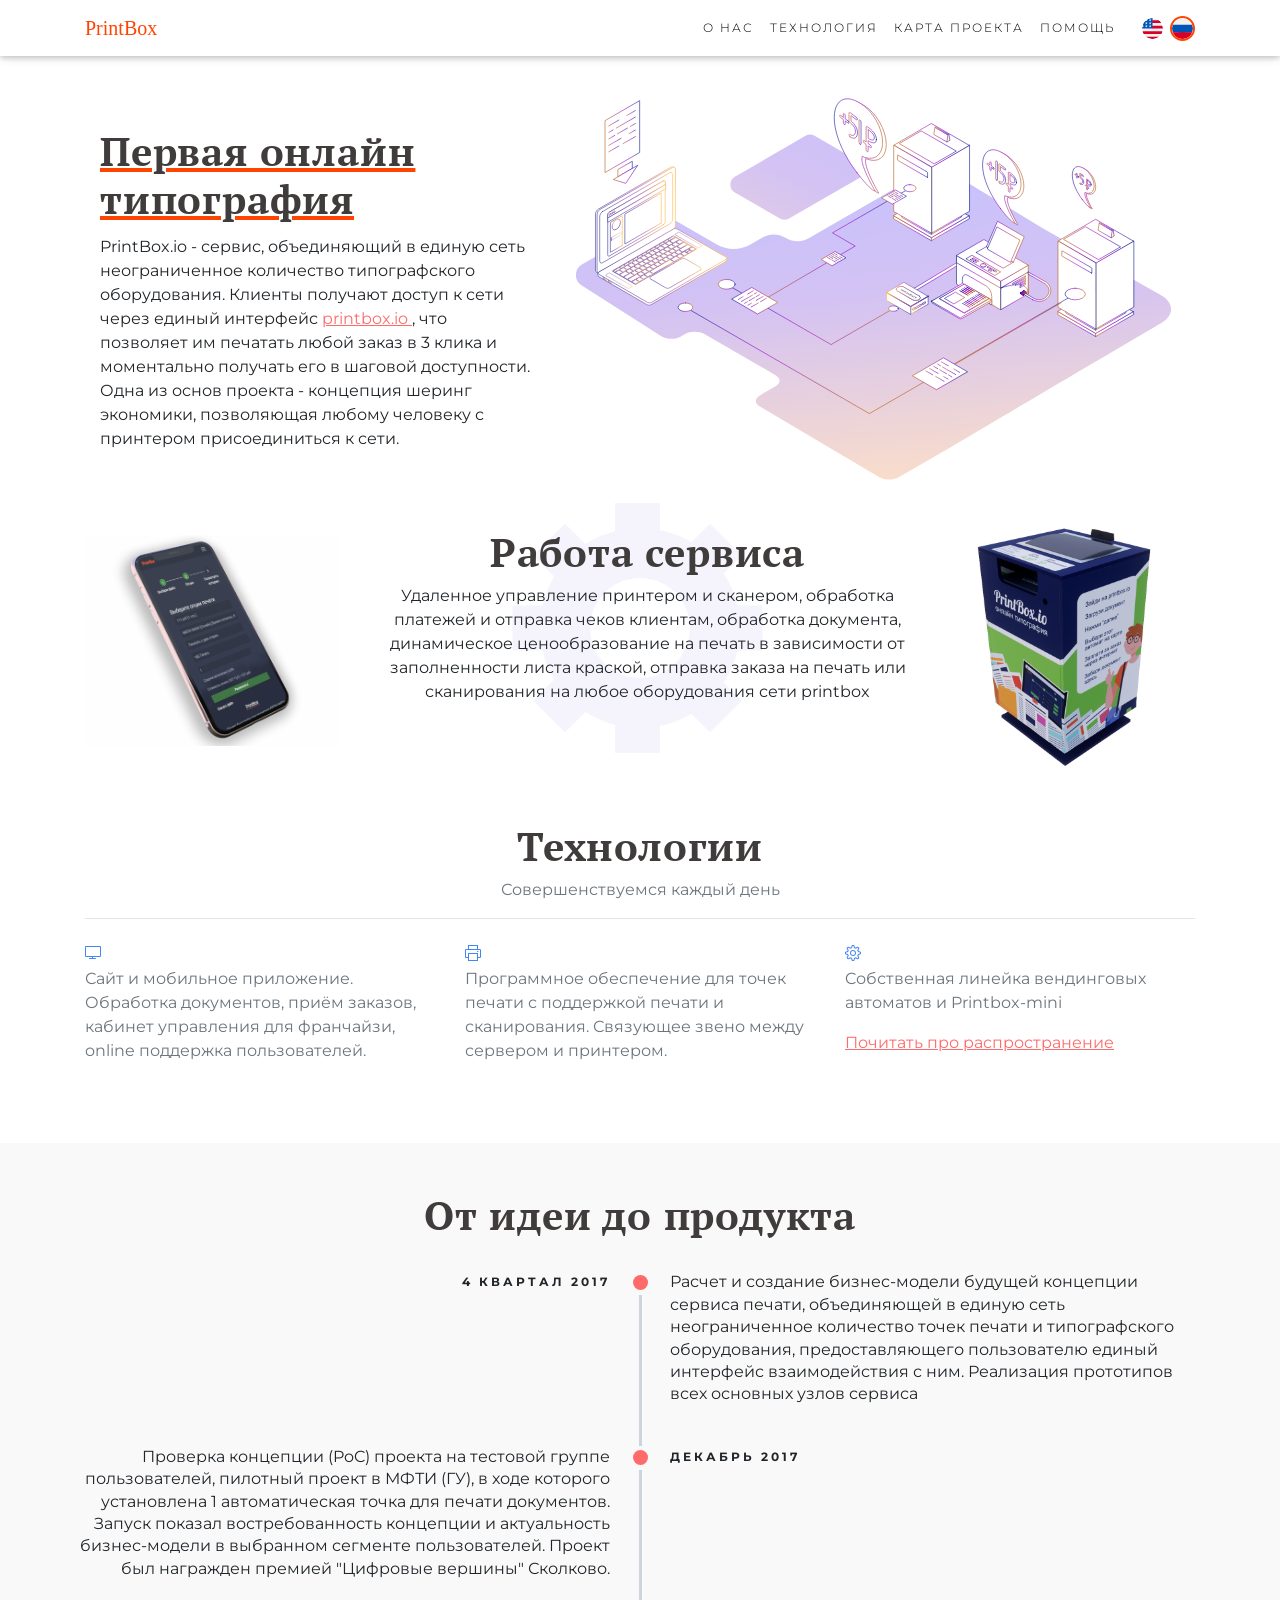
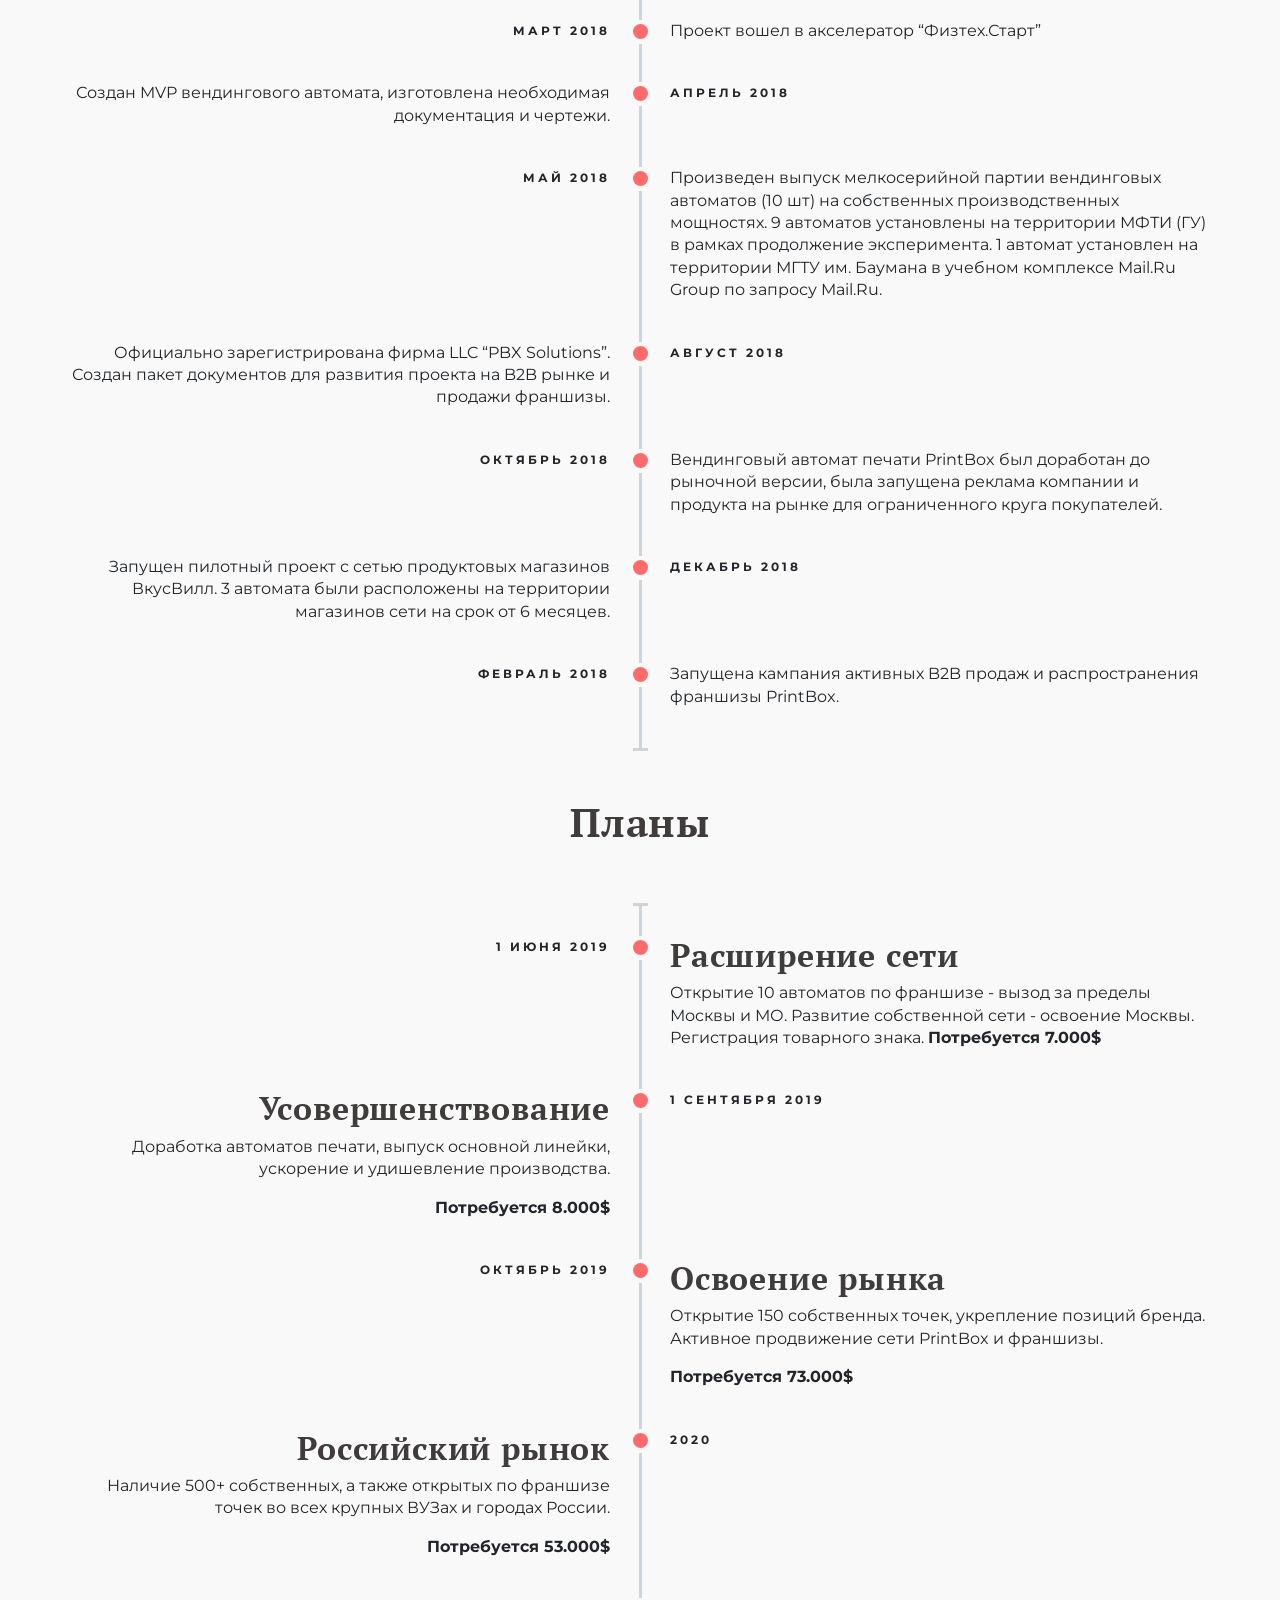
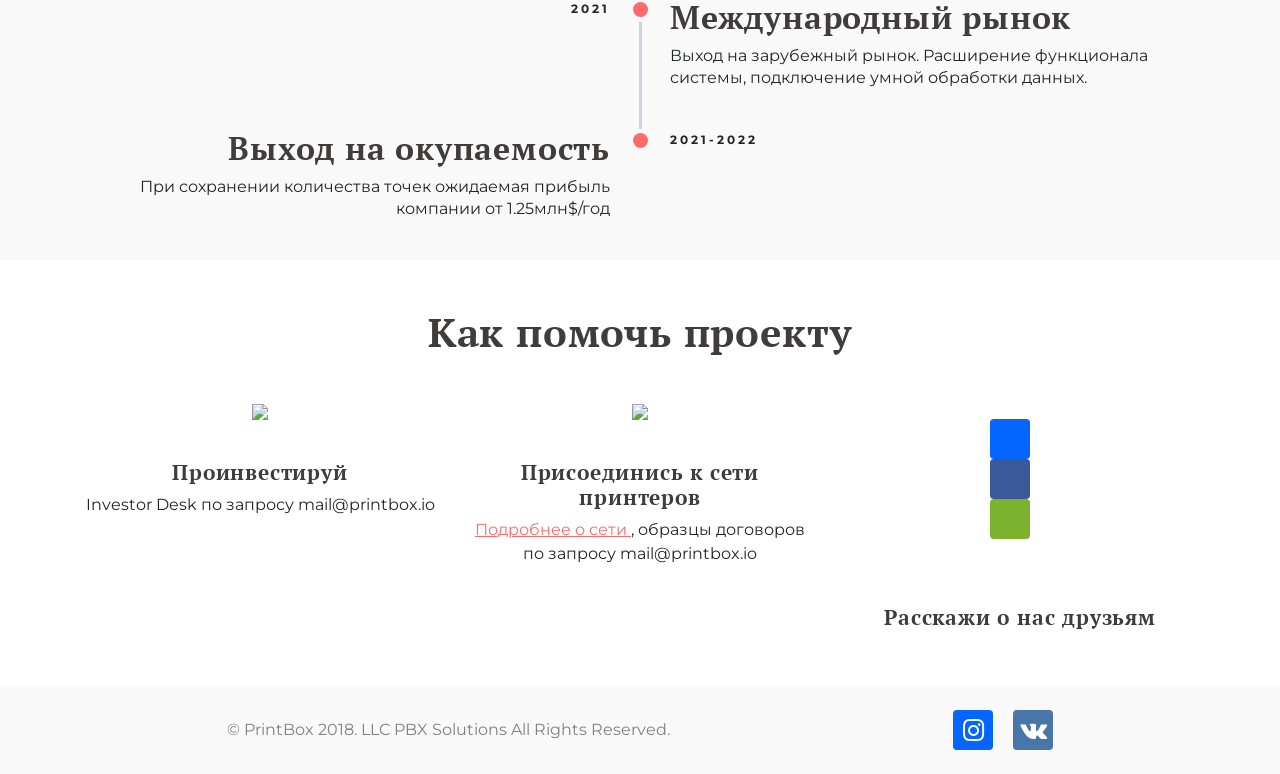
==== commit 86c9927e: "added translation and some fixes" ====
--- a/index.html
+++ b/index.html
@@ -154,7 +154,7 @@
                   <div class="feature-item">
                     <i class="icon-printer text-primary"></i>
                     <p class="text-muted">
-                      Программное обеспечение для точек печати с поддержкой печати и сканирование.
+                      Программное обеспечение для точек печати с поддержкой печати и сканирования.
                       Связующее звено между сервером и принтером.
                     </p>
                   </div>
@@ -246,17 +246,6 @@
                         <p>Произведен выпуск мелкосерийной партии вендинговых автоматов (10 шт) на собственных производственных мощностях.
                             9 автоматов установлены на территории МФТИ (ГУ) в рамках продолжение эксперимента.
                             1 автомат установлен на территории МГТУ им. Баумана в учебном комплексе Mail.Ru Group по запросу Mail.Ru.
-                        </p>
-                    </div>
-                </li>
-                <li class="timeline-item">
-                    <div class="timeline-info wow fadeInLeft">
-                        <span>АПРЕЛЬ 2018</span>
-                    </div>
-                    <div class="timeline-marker"></div>
-                    <div class="timeline-content wow slideInRight">
-                        <p>
-                            Создан MVP вендингового автомата, изготовлена необходимая документация и чертежи.
                         </p>
                     </div>
                 </li>
@@ -476,4 +465,4 @@
 
   </body>
 
-</html>+</html>
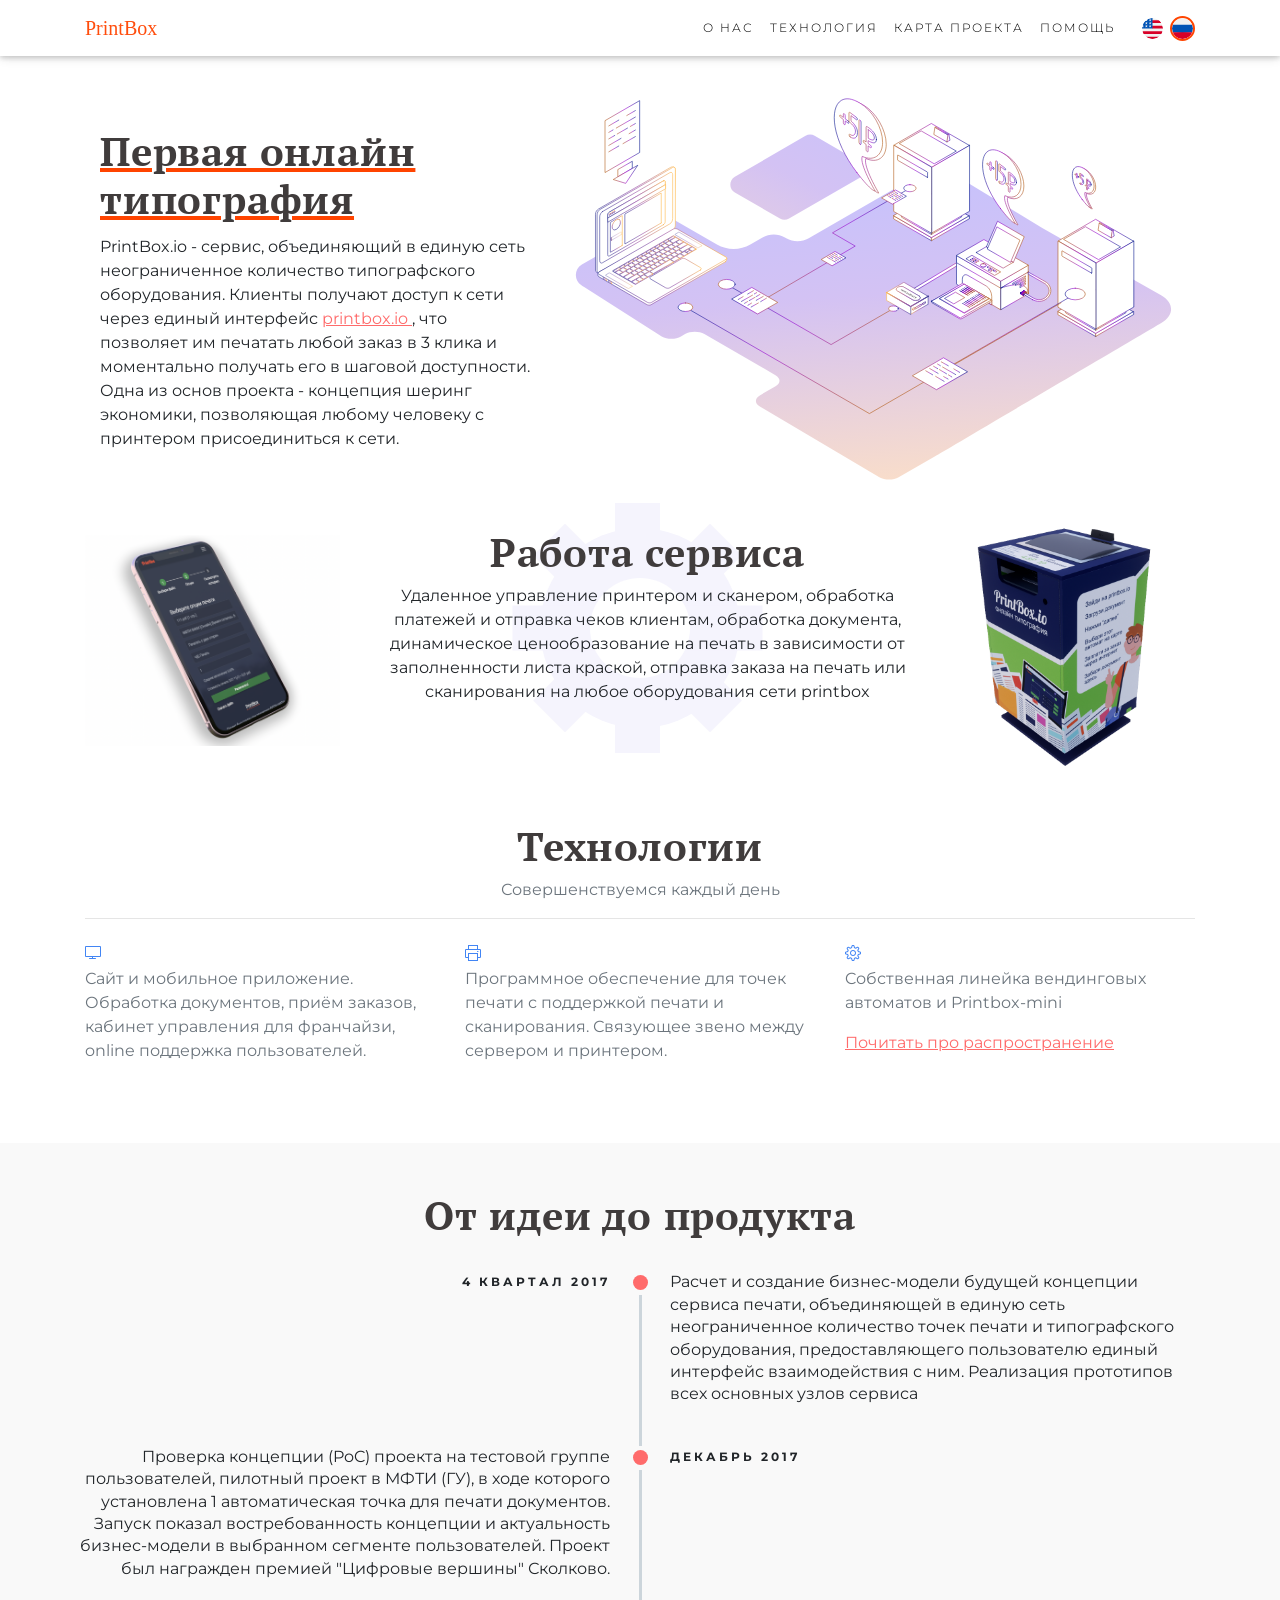
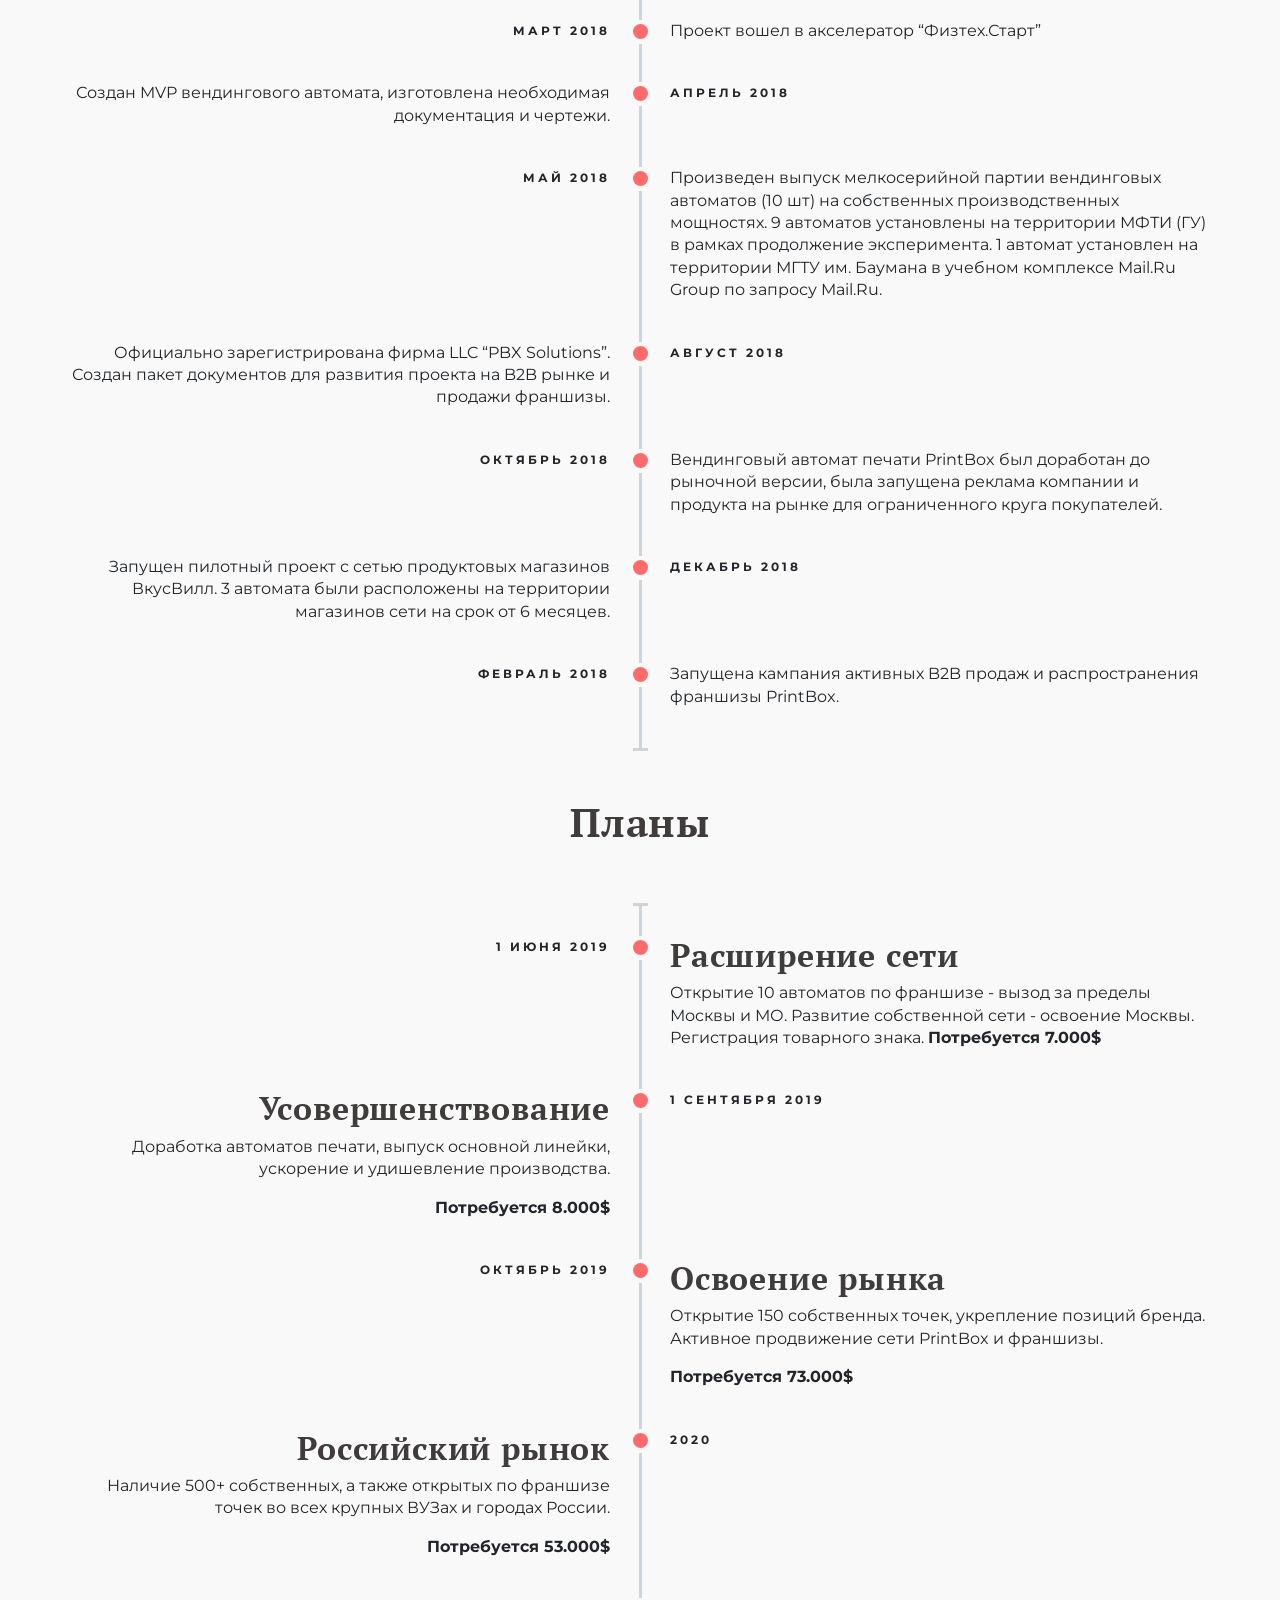
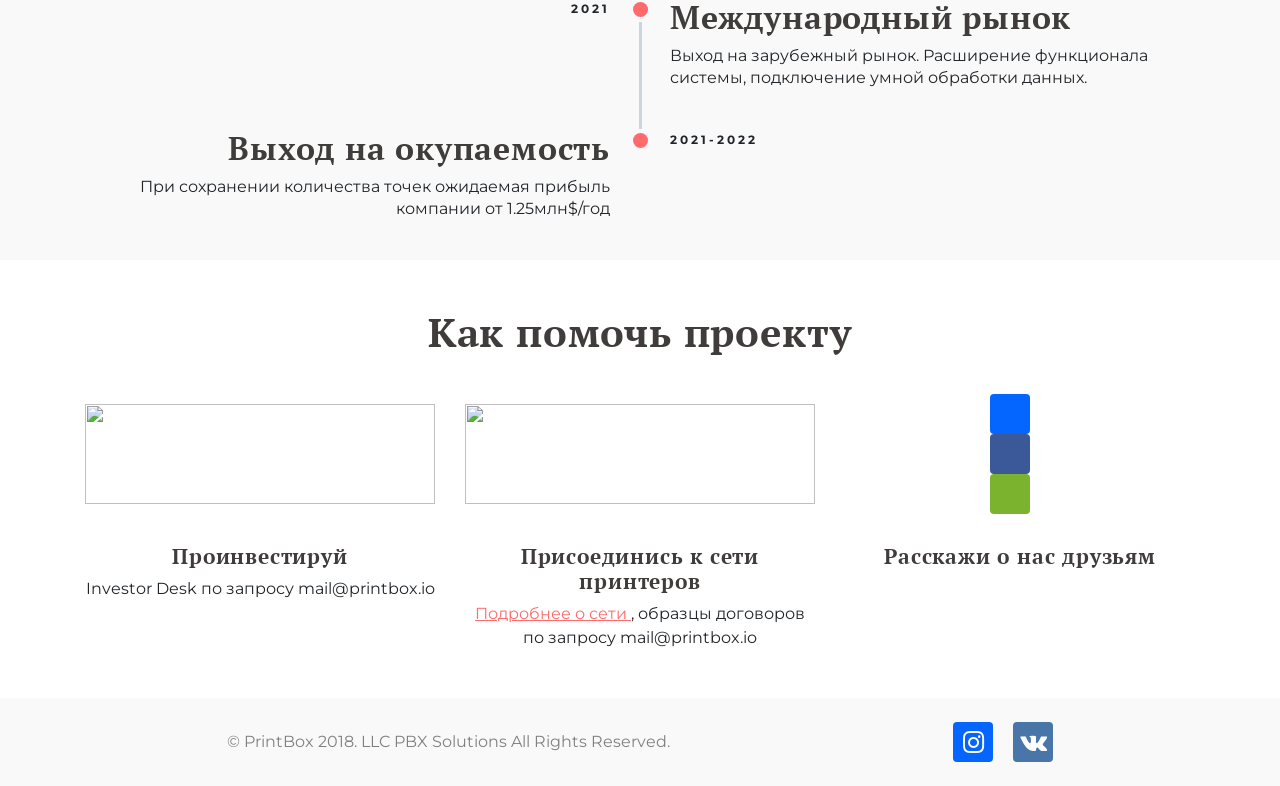
==== commit eb327b04: "fixs" ====
--- a/index.html
+++ b/index.html
@@ -1,7 +1,8 @@
+
 <!DOCTYPE html>
 <html lang="ru">
 
-  <head>
+<head>
     <meta charset="utf-8">
     <meta name="viewport" content="width=device-width, initial-scale=1, shrink-to-fit=no">
     <meta name="description" content="">
@@ -26,53 +27,53 @@
     <script src="https://cdnjs.cloudflare.com/ajax/libs/wow/1.1.2/wow.min.js"></script>
 
 
-  </head>
-
-  <body id="page-top">
-    <script> new WOW().init(); </script>
-    <a href="javascript:" id="return-to-top"><i class="icon-arrow-up"></i></a>
-
-    <!-- Navigation -->
-    <nav class="navbar navbar-expand-lg navbar-light fixed-top" id="mainNav">
-      <div class="container">
-          <a class="navbar-brand js-scroll-trigger" href="./index.html">
-              <div id="phone" style="display: none">
-                  <img style="width:35px" src="img/logo.ico" alt="logo"/>
-                  <span> 8(800)-551-89-90 </span>
-              </div>
-              <div id="js-printbox">
-                  PrintBox
-              </div>
-          </a>
-          <button class="navbar-toggler navbar-toggler-right" type="button" data-toggle="collapse" data-target="#navbarResponsive" aria-controls="navbarResponsive" aria-expanded="false" aria-label="Toggle navigation">
-          Menu
-          <i class="fa fa-bars"></i>
+</head>
+
+<body id="page-top">
+<script> new WOW().init(); </script>
+<a href="javascript:" id="return-to-top"><i class="icon-arrow-up"></i></a>
+
+<!-- Navigation -->
+<nav class="navbar navbar-expand-lg navbar-light fixed-top" id="mainNav">
+    <div class="container">
+        <a class="navbar-brand js-scroll-trigger" href="./index.html">
+            <div id="phone" style="display: none">
+                <img style="width:35px" src="img/logo.ico" alt="logo"/>
+                <span> 8(800)-551-89-90 </span>
+            </div>
+            <div id="js-printbox">
+                PrintBox
+            </div>
+        </a>
+        <button class="navbar-toggler navbar-toggler-right" type="button" data-toggle="collapse" data-target="#navbarResponsive" aria-controls="navbarResponsive" aria-expanded="false" aria-label="Toggle navigation">
+            Menu
+            <i class="fa fa-bars"></i>
         </button>
         <div class="collapse navbar-collapse" id="navbarResponsive">
-          <ul class="navbar-nav ml-auto">
-            <li class="nav-item">
-              <a class="nav-link js-scroll-trigger" href="#about">О нас</a>
-            </li>
-            <li class="nav-item">
-              <a class="nav-link js-scroll-trigger" href="#technology">Технология</a>
-            </li>
-            <li class="nav-item">
-              <a class="nav-link js-scroll-trigger" href="#road">Карта проекта</a>
-            </li>
-            <li class="nav-item">
-              <a class="nav-link js-scroll-trigger" href="#help">Помощь</a>
-            </li>
-            <li class="nav-item m-auto pl-2">
-                <a href="./en.html"> <img src="img/united-states.svg" class="language ml-2"/> </a>
-                <a href="#"> <img src="img/russia.svg" class="language active"/> </a>
-            </li>
-          </ul>
-        </div>
-      </div>
-    </nav>
-
-    <header class="masthead pt-5 mt-5 container">
-      <div class="container h-100">
+            <ul class="navbar-nav ml-auto">
+                <li class="nav-item">
+                    <a class="nav-link js-scroll-trigger" href="#about">О нас</a>
+                </li>
+                <li class="nav-item">
+                    <a class="nav-link js-scroll-trigger" href="#technology">Технология</a>
+                </li>
+                <li class="nav-item">
+                    <a class="nav-link js-scroll-trigger" href="#road">Карта проекта</a>
+                </li>
+                <li class="nav-item">
+                    <a class="nav-link js-scroll-trigger" href="#help">Помощь</a>
+                </li>
+                <li class="nav-item m-auto pl-2">
+                    <a href="./en.html"> <img src="img/united-states.svg" class="language ml-2"/> </a>
+                    <a href="#"> <img src="img/russia.svg" class="language active"/> </a>
+                </li>
+            </ul>
+        </div>
+    </div>
+</nav>
+
+<header class="masthead pt-5 mt-5 container">
+    <div class="container h-100">
         <div class="row h-100">
             <div class="col-lg-5 my-auto">
                 <div class="header-content mx-auto">
@@ -94,375 +95,375 @@
                 <img src="img/technology.svg" class="img-fluid" alt="">
             </div>
         </div>
-      </div>
-    </header>
-
-    <section class="download container" id="about">
-        <div class="row pt-4">
-            <div class="col-md-3 m-auto pb-0">
-                <img src="img/phone.png"/>
-            </div>
-             <div  class="col-md-6 m-auto" style="height: 224px">
-                <div class="parent">
-                  <div class="gear">
+    </div>
+</header>
+
+<section class="download container" id="about">
+    <div class="row pt-4">
+        <div class="col-md-3 m-auto pb-0">
+            <img src="img/phone.png" class="d-none d-sm-inline"/>
+        </div>
+        <div  class="col-md-6 m-auto" style="height: 224px">
+            <div class="parent">
+                <div class="gear">
                     <div class="center"></div>
                     <div class="tooth"></div>
                     <div class="tooth"></div>
                     <div class="tooth"></div>
                     <div class="tooth"></div>
-                  </div>
-                </div>
-                 <div class="h3-about text-center">
-                     <h2>Работа сервиса</h2>
-                     <p>
-                         Удаленное управление принтером и сканером, обработка платежей и отправка чеков клиентам,
-                         обработка документа, динамическое ценообразование на печать в зависимости от заполненности
-                         листа краской, отправка заказа на печать или сканирования на любое оборудования сети printbox
-                     </p>
-                </div>
-             </div>
-            <div  class="col-md-3">
-                <img src="./img/5.png" style="width: 100%">
-            </div>
-        </div>
-      </div>
-    </section>
-
-    <section class="features future mt-5" id="technology">
-      <div class="container">
+                </div>
+            </div>
+            <div class="h3-about text-center">
+                <h2>Работа сервиса</h2>
+                <p>
+                    Удаленное управление принтером и сканером, обработка платежей и отправка чеков клиентам,
+                    обработка документа, динамическое ценообразование на печать в зависимости от заполненности
+                    листа краской, отправка заказа на печать или сканирования на любое оборудования сети printbox
+                </p>
+            </div>
+        </div>
+        <div  class="col-md-3">
+            <img src="./img/5.png" style="width: 100%">
+        </div>
+    </div>
+    </div>
+</section>
+
+<section class="features future mt-5" id="technology">
+    <div class="container">
         <div class="section-heading text-center">
-          <h2>Технологии</h2>
-          <p class="text-muted">
-            Совершенствуемся каждый день
-          </p>
-          <hr>
+            <h2>Технологии</h2>
+            <p class="text-muted">
+                Совершенствуемся каждый день
+            </p>
+            <hr>
         </div>
         <div class="row my-auto">
             <div class="container-fluid">
-              <div class="row pt-2">
-                <div class="col-lg-4 wow rotateInDownLeft">
-                  <div class="feature-item">
-                    <i class="icon-screen-desktop text-primary"></i>
-                    <p class="text-muted">
-                      Сайт и мобильное приложение.
-                      Обработка документов, приём заказов, кабинет управления для франчайзи,
-                        online поддержка пользователей.
-                    </p>
-                  </div>
-                </div>
-                <div class="col-lg-4 wow zoomIn">
-                  <div class="feature-item">
-                    <i class="icon-printer text-primary"></i>
-                    <p class="text-muted">
-                      Программное обеспечение для точек печати с поддержкой печати и сканирования.
-                      Связующее звено между сервером и принтером.
-                    </p>
-                  </div>
-                </div>
-                <div class="col-lg-4">
-                  <div class="feature-item wow rotateInDownRight">
-                    <i class="icon-settings text-primary"></i>
-                    <p class="text-muted">
-                      Cобственная линейка вендинговых автоматов и Printbox-mini
-                    </p>
-                    <a href="https://printbox.io/" class="mt-4 ml-0 wow pulse w-">
-                        Почитать про распространение
-                    </a>
-                  </div>
-                </div>
-              </div>
-            </div>
-        </div>
-      </div>
-    </section>
-
-    <section class="download pt-4 text-center" id="road">
-      <div class="container">
+                <div class="row pt-2">
+                    <div class="col-lg-4 wow rotateInDownLeft">
+                        <div class="feature-item">
+                            <i class="icon-screen-desktop text-primary"></i>
+                            <p class="text-muted">
+                                Сайт и мобильное приложение.
+                                Обработка документов, приём заказов, кабинет управления для франчайзи,
+                                online поддержка пользователей.
+                            </p>
+                        </div>
+                    </div>
+                    <div class="col-lg-4 wow zoomIn">
+                        <div class="feature-item">
+                            <i class="icon-printer text-primary"></i>
+                            <p class="text-muted">
+                                Программное обеспечение для точек печати с поддержкой печати и сканирования.
+                                Связующее звено между сервером и принтером.
+                            </p>
+                        </div>
+                    </div>
+                    <div class="col-lg-4">
+                        <div class="feature-item wow rotateInDownRight">
+                            <i class="icon-settings text-primary"></i>
+                            <p class="text-muted">
+                                Cобственная линейка вендинговых автоматов и Printbox-mini
+                            </p>
+                            <a href="https://printbox.io/" class="mt-4 ml-0 wow pulse w-">
+                                Почитать про распространение
+                            </a>
+                        </div>
+                    </div>
+                </div>
+            </div>
+        </div>
+    </div>
+</section>
+
+<section class="download pt-4 text-center" id="road">
+    <div class="container">
         <div class="row">
-          <div class="mx-auto">
-            <h2 class="section-heading py-4">От идеи до продукта</h2>
-            <div class="badges">
-                  <div class="row example-centered">
-        <div class="col-xs-10 col-xs-offset-1 col-sm-8 col-sm-offset-2 col-md-12">
-            <ul class="timeline timeline-centered">
-                <li class="timeline-item">
-                    <div class="timeline-info wow fadeInLeft">
-                        <span>4 КВАРТАЛ 2017</span>
-                    </div>
-                    <div class="timeline-marker"></div>
-                    <div class="timeline-content">
-                        <p class="wow fadeInRight wow slideInRight">
-                            Расчет и создание бизнес-модели будущей концепции сервиса печати,
-                            объединяющей в единую сеть неограниченное количество точек печати
-                            и типографского оборудования,
-                            предоставляющего пользователю единый интерфейс взаимодействия с ним.
-                            Реализация прототипов всех основных узлов сервиса
-                        </p>
-                    </div>
-                </li>
-                <li class="timeline-item">
-                    <div class="timeline-info wow fadeInLeft">
-                        <span>ДЕКАБРЬ 2017</span>
-                    </div>
-                    <div class="timeline-marker"></div>
-                    <div class="timeline-content wow slideInRight">
-                        <p>
-                            Проверка концепции (PoC) проекта на тестовой группе пользователей,
-                            пилотный проект в МФТИ (ГУ), в ходе которого установлена 1
-                            автоматическая точка для печати документов. Запуск показал
-                            востребованность концепции и актуальность бизнес-модели в выбранном сегменте пользователей.
-                            Проект был награжден премией "Цифровые вершины" Сколково.
-                        </p>
-                    </div>
-                </li>
-                <li class="timeline-item">
-                    <div class="timeline-info wow fadeInLeft">
-                        <span> МАРТ 2018</span>
-                    </div>
-                    <div class="timeline-marker"></div>
-                    <div class="timeline-content wow slideInRight">
-                        <p>
-                            Проект вошел в акселератор “Физтех.Старт”
-                        </p>
-                    </div>
-                </li>
-                <li class="timeline-item">
-                    <div class="timeline-info wow fadeInLeft">
-                        <span>АПРЕЛЬ 2018</span>
-                    </div>
-                    <div class="timeline-marker"></div>
-                    <div class="timeline-content wow slideInRight">
-                        <p>
-                            Создан MVP вендингового автомата, изготовлена необходимая документация и чертежи.
-                        </p>
-                    </div>
-                </li>
-                <li class="timeline-item">
-                    <div class="timeline-info wow fadeInLeft">
-                        <span>МАЙ 2018</span>
-                    </div>
-                    <div class="timeline-marker"></div>
-                    <div class="timeline-content wow slideInRight">
-                        <p>Произведен выпуск мелкосерийной партии вендинговых автоматов (10 шт) на собственных производственных мощностях.
-                            9 автоматов установлены на территории МФТИ (ГУ) в рамках продолжение эксперимента.
-                            1 автомат установлен на территории МГТУ им. Баумана в учебном комплексе Mail.Ru Group по запросу Mail.Ru.
-                        </p>
-                    </div>
-                </li>
-                <li class="timeline-item">
-                    <div class="timeline-info wow fadeInLeft">
-                        <span>АВГУСТ 2018</span>
-                    </div>
-                    <div class="timeline-marker"></div>
-                    <div class="timeline-content wow slideInRight">
-                        <p>
-                            Официально зарегистрирована фирма LLC “PBX Solutions”.
-                            Создан пакет документов для развития проекта на B2B рынке и продажи франшизы.
-                        </p>
-                    </div>
-                </li>
-                <li class="timeline-item">
-                    <div class="timeline-info wow fadeInLeft">
-                        <span>ОКТЯБРЬ 2018</span>
-                    </div>
-                    <div class="timeline-marker"></div>
-                    <div class="timeline-content wow slideInRight">
-                        <p>
-                            Вендинговый автомат печати PrintBox был доработан до рыночной версии,
-                            была запущена реклама компании и продукта на рынке для ограниченного круга покупателей.
-                        </p>
-                    </div>
-                </li>
-                <li class="timeline-item">
-                    <div class="timeline-info wow fadeInLeft">
-                        <span>ДЕКАБРЬ 2018</span>
-                    </div>
-                    <div class="timeline-marker"></div>
-                    <div class="timeline-content wow slideInRight">
-                        <p>
-                            Запущен пилотный проект с сетью продуктовых магазинов ВкусВилл.
-                            3 автомата были расположены на территории магазинов сети на срок от 6 месяцев.
-                        </p>
-                    </div>
-                </li>
-                <li class="timeline-item">
-                    <div class="timeline-info wow fadeInLeft">
-                        <span>ФЕВРАЛЬ 2018</span>
-                    </div>
-                    <div class="timeline-marker"></div>
-                    <div class="timeline-content wow slideInRight">
-                        <p>
-                            Запущена кампания активных B2B продаж и распространения франшизы PrintBox.
-                        </p>
-                    </div>
-                </li>
-                <li class="timeline-item period">
-                    <div class="timeline-info"></div>
-                    <div class="timeline-marker"></div>
-                    <div class="timeline-content">
-                        <h2 class="timeline-title">Планы</h2>
-                    </div>
-                </li>
-                 <li class="timeline-item">
-                    <div class="timeline-info wow fadeInLeft">
-                        <span>1 ИЮНЯ 2019</span>
-                    </div>
-                    <div class="timeline-marker"></div>
-                    <div class="timeline-content wow slideInRight">
-                        <h3 class="timeline-title">Расширение сети</h3>
-                        <p> Открытие 10 автоматов по франшизе - вызод за пределы Москвы и МО.
-                            Развитие собственной сети - освоение Москвы. Регистрация товарного знака.
-                            <b> Потребуется 7.000$ </b>
-                        </p>
-                    </div>
-                </li>
-                <li class="timeline-item">
-                    <div class="timeline-info wow fadeInLeft">
-                        <span>1 СЕНТЯБРЯ 2019</span>
-                    </div>
-                    <div class="timeline-marker"></div>
-                    <div class="timeline-content wow slideInRight">
-                        <h3 class="timeline-title">Усовершенствование</h3>
-                        <p> Доработка автоматов печати, выпуск основной линейки, ускорение и удишевление производства.
-                        </p>
-                        <b> Потребуется 8.000$ </b>
-                    </div>
-                </li>
-                <li class="timeline-item">
-                    <div class="timeline-info wow fadeInLeft">
-                        <span>ОКТЯБРЬ 2019</span>
-                    </div>
-                    <div class="timeline-marker"></div>
-                    <div class="timeline-content wow slideInRight">
-                        <h3 class="timeline-title">Освоение рынка</h3>
-                        <p>
-                            Открытие 150 собственных точек, укрепление позиций бренда.
-                            Активное продвижение сети PrintBox и франшизы.
-                        </p>
-                        <b> Потребуется 73.000$ </b>
-                    </div>
-                </li>
-                <li class="timeline-item">
-                    <div class="timeline-info wow fadeInLeft">
-                        <span>2020</span>
-                    </div>
-                    <div class="timeline-marker"></div>
-                    <div class="timeline-content wow slideInRight">
-                        <h3 class="timeline-title">Российский рынок</h3>
-                        <p>
-                            Наличие 500+ собственных, а также открытых по франшизе
-                            точек во всех крупных ВУЗах и городах России.
-                        </p>
-                        <b> Потребуется 53.000$ </b>
-                    </div>
-                </li>
-                <li class="timeline-item">
-                    <div class="timeline-info wow fadeInLeft">
-                        <span>2021</span>
-                    </div>
-                    <div class="timeline-marker"></div>
-                    <div class="timeline-content wow slideInRight">
-                        <h3 class="timeline-title">Международный рынок</h3>
-                        <p>
-                            Выход на зарубежный рынок. Расширение функционала системы,
-                            подключение умной обработки данных.
-                        </p>
-                    </div>
-                </li>
-                <li class="timeline-item">
-                    <div class="timeline-info wow fadeInLeft">
-                        <span>2021-2022</span>
-                    </div>
-                    <div class="timeline-marker"></div>
-                    <div class="timeline-content wow slideInRight">
-                        <h3 class="timeline-title">Выход на окупаемость</h3>
-                        <p>
-                           При сохранении количества точек ожидаемая прибыль компании от 1.25млн$/год
-                        </p>
-                    </div>
-                </li>
-            </ul>
-        </div>
-    </div>
-            </div>
-          </div>
-        </div>
-      </div>
-    </section>
-
-    <section class="py-5" id="help">
-      <div class="">
+            <div class="mx-auto">
+                <h2 class="section-heading py-4">От идеи до продукта</h2>
+                <div class="badges">
+                    <div class="row example-centered">
+                        <div class="col-xs-10 col-xs-offset-1 col-sm-8 col-sm-offset-2 col-md-12">
+                            <ul class="timeline timeline-centered">
+                                <li class="timeline-item">
+                                    <div class="timeline-info wow fadeInLeft">
+                                        <span>4 КВАРТАЛ 2017</span>
+                                    </div>
+                                    <div class="timeline-marker"></div>
+                                    <div class="timeline-content">
+                                        <p class="wow fadeInRight wow slideInRight">
+                                            Расчет и создание бизнес-модели будущей концепции сервиса печати,
+                                            объединяющей в единую сеть неограниченное количество точек печати
+                                            и типографского оборудования,
+                                            предоставляющего пользователю единый интерфейс взаимодействия с ним.
+                                            Реализация прототипов всех основных узлов сервиса
+                                        </p>
+                                    </div>
+                                </li>
+                                <li class="timeline-item">
+                                    <div class="timeline-info wow fadeInLeft">
+                                        <span>ДЕКАБРЬ 2017</span>
+                                    </div>
+                                    <div class="timeline-marker"></div>
+                                    <div class="timeline-content wow slideInRight">
+                                        <p>
+                                            Проверка концепции (PoC) проекта на тестовой группе пользователей,
+                                            пилотный проект в МФТИ (ГУ), в ходе которого установлена 1
+                                            автоматическая точка для печати документов. Запуск показал
+                                            востребованность концепции и актуальность бизнес-модели в выбранном сегменте пользователей.
+                                            Проект был награжден премией "Цифровые вершины" Сколково.
+                                        </p>
+                                    </div>
+                                </li>
+                                <li class="timeline-item">
+                                    <div class="timeline-info wow fadeInLeft">
+                                        <span> МАРТ 2018</span>
+                                    </div>
+                                    <div class="timeline-marker"></div>
+                                    <div class="timeline-content wow slideInRight">
+                                        <p>
+                                            Проект вошел в акселератор “Физтех.Старт”
+                                        </p>
+                                    </div>
+                                </li>
+                                <li class="timeline-item">
+                                    <div class="timeline-info wow fadeInLeft">
+                                        <span>АПРЕЛЬ 2018</span>
+                                    </div>
+                                    <div class="timeline-marker"></div>
+                                    <div class="timeline-content wow slideInRight">
+                                        <p>
+                                            Создан MVP вендингового автомата, изготовлена необходимая документация и чертежи.
+                                        </p>
+                                    </div>
+                                </li>
+                                <li class="timeline-item">
+                                    <div class="timeline-info wow fadeInLeft">
+                                        <span>МАЙ 2018</span>
+                                    </div>
+                                    <div class="timeline-marker"></div>
+                                    <div class="timeline-content wow slideInRight">
+                                        <p>Произведен выпуск мелкосерийной партии вендинговых автоматов (10 шт) на собственных производственных мощностях.
+                                            9 автоматов установлены на территории МФТИ (ГУ) в рамках продолжение эксперимента.
+                                            1 автомат установлен на территории МГТУ им. Баумана в учебном комплексе Mail.Ru Group по запросу Mail.Ru.
+                                        </p>
+                                    </div>
+                                </li>
+                                <li class="timeline-item">
+                                    <div class="timeline-info wow fadeInLeft">
+                                        <span>АВГУСТ 2018</span>
+                                    </div>
+                                    <div class="timeline-marker"></div>
+                                    <div class="timeline-content wow slideInRight">
+                                        <p>
+                                            Официально зарегистрирована фирма LLC “PBX Solutions”.
+                                            Создан пакет документов для развития проекта на B2B рынке и продажи франшизы.
+                                        </p>
+                                    </div>
+                                </li>
+                                <li class="timeline-item">
+                                    <div class="timeline-info wow fadeInLeft">
+                                        <span>ОКТЯБРЬ 2018</span>
+                                    </div>
+                                    <div class="timeline-marker"></div>
+                                    <div class="timeline-content wow slideInRight">
+                                        <p>
+                                            Вендинговый автомат печати PrintBox был доработан до рыночной версии,
+                                            была запущена реклама компании и продукта на рынке для ограниченного круга покупателей.
+                                        </p>
+                                    </div>
+                                </li>
+                                <li class="timeline-item">
+                                    <div class="timeline-info wow fadeInLeft">
+                                        <span>ДЕКАБРЬ 2018</span>
+                                    </div>
+                                    <div class="timeline-marker"></div>
+                                    <div class="timeline-content wow slideInRight">
+                                        <p>
+                                            Запущен пилотный проект с сетью продуктовых магазинов ВкусВилл.
+                                            3 автомата были расположены на территории магазинов сети на срок от 6 месяцев.
+                                        </p>
+                                    </div>
+                                </li>
+                                <li class="timeline-item">
+                                    <div class="timeline-info wow fadeInLeft">
+                                        <span>ФЕВРАЛЬ 2018</span>
+                                    </div>
+                                    <div class="timeline-marker"></div>
+                                    <div class="timeline-content wow slideInRight">
+                                        <p>
+                                            Запущена кампания активных B2B продаж и распространения франшизы PrintBox.
+                                        </p>
+                                    </div>
+                                </li>
+                                <li class="timeline-item period">
+                                    <div class="timeline-info"></div>
+                                    <div class="timeline-marker"></div>
+                                    <div class="timeline-content">
+                                        <h2 class="timeline-title">Планы</h2>
+                                    </div>
+                                </li>
+                                <li class="timeline-item">
+                                    <div class="timeline-info wow fadeInLeft">
+                                        <span>1 ИЮНЯ 2019</span>
+                                    </div>
+                                    <div class="timeline-marker"></div>
+                                    <div class="timeline-content wow slideInRight">
+                                        <h3 class="timeline-title">Расширение сети</h3>
+                                        <p> Открытие 10 автоматов по франшизе - вызод за пределы Москвы и МО.
+                                            Развитие собственной сети - освоение Москвы. Регистрация товарного знака.
+                                            <b> Потребуется 7.000$ </b>
+                                        </p>
+                                    </div>
+                                </li>
+                                <li class="timeline-item">
+                                    <div class="timeline-info wow fadeInLeft">
+                                        <span>1 СЕНТЯБРЯ 2019</span>
+                                    </div>
+                                    <div class="timeline-marker"></div>
+                                    <div class="timeline-content wow slideInRight">
+                                        <h3 class="timeline-title">Усовершенствование</h3>
+                                        <p> Доработка автоматов печати, выпуск основной линейки, ускорение и удишевление производства.
+                                        </p>
+                                        <b> Потребуется 8.000$ </b>
+                                    </div>
+                                </li>
+                                <li class="timeline-item">
+                                    <div class="timeline-info wow fadeInLeft">
+                                        <span>ОКТЯБРЬ 2019</span>
+                                    </div>
+                                    <div class="timeline-marker"></div>
+                                    <div class="timeline-content wow slideInRight">
+                                        <h3 class="timeline-title">Освоение рынка</h3>
+                                        <p>
+                                            Открытие 150 собственных точек, укрепление позиций бренда.
+                                            Активное продвижение сети PrintBox и франшизы.
+                                        </p>
+                                        <b> Потребуется 73.000$ </b>
+                                    </div>
+                                </li>
+                                <li class="timeline-item">
+                                    <div class="timeline-info wow fadeInLeft">
+                                        <span>2020</span>
+                                    </div>
+                                    <div class="timeline-marker"></div>
+                                    <div class="timeline-content wow slideInRight">
+                                        <h3 class="timeline-title">Российский рынок</h3>
+                                        <p>
+                                            Наличие 500+ собственных, а также открытых по франшизе
+                                            точек во всех крупных ВУЗах и городах России.
+                                        </p>
+                                        <b> Потребуется 53.000$ </b>
+                                    </div>
+                                </li>
+                                <li class="timeline-item">
+                                    <div class="timeline-info wow fadeInLeft">
+                                        <span>2021</span>
+                                    </div>
+                                    <div class="timeline-marker"></div>
+                                    <div class="timeline-content wow slideInRight">
+                                        <h3 class="timeline-title">Международный рынок</h3>
+                                        <p>
+                                            Выход на зарубежный рынок. Расширение функционала системы,
+                                            подключение умной обработки данных.
+                                        </p>
+                                    </div>
+                                </li>
+                                <li class="timeline-item">
+                                    <div class="timeline-info wow fadeInLeft">
+                                        <span>2021-2022</span>
+                                    </div>
+                                    <div class="timeline-marker"></div>
+                                    <div class="timeline-content wow slideInRight">
+                                        <h3 class="timeline-title">Выход на окупаемость</h3>
+                                        <p>
+                                            При сохранении количества точек ожидаемая прибыль компании от 1.25млн$/год
+                                        </p>
+                                    </div>
+                                </li>
+                            </ul>
+                        </div>
+                    </div>
+                </div>
+            </div>
+        </div>
+    </div>
+</section>
+
+<section class="py-5" id="help">
+    <div class="">
         <div class="container how">
-          <div class="row">
-            <div class="col-md-12">
-             <h2>Как помочь проекту</h2>
-          </div>
-            <div class="col-md-4 wow zoomIn">
-              <img  class="t490__img  t-img " src="https://static.tildacdn.com/lib/tildaicon/61386665-6361-4537-a163-336431626339/store_cost.svg">
-              <h4>Проинвестируй </h4>
-                Investor Desk по запросу mail@printbox.io
-            </div>
-            <div class="col-md-4 wow zoomIn">
-              <img class="t490__img  t-img" src="https://static.tildacdn.com/lib/tildaicon/31643863-6564-4938-b836-343263346132/27as_transmission.svg">
-              <h4> Присоединись к сети принтеров </h4>
-                <a href="http://partners.printbox.io/"> Подробнее о сети </a>, образцы договоров по запросу mail@printbox.io
-            </div>
-            <div class="col-md-4 wow zoomIn">
-              <div class="share">
-                <div class="effect aeneas">
-                <div class="buttons">
-                 <!-- AddToAny BEGIN -->
-                  <div class="a2a_kit a2a_kit_size_32 a2a_default_style">
-                  <a class="a2a_dd insta" href="https://www.addtoany.com/share"></a>
-                  <a class="a2a_button_facebook fb"></a>
-                  <a class="a2a_button_wechat wc"></a>
-                  </div>
-                  <script async src="https://static.addtoany.com/menu/page.js"></script>
-                  <!-- AddToAny END -->
-                </div>
-              </div>
-              </div>
-              <h4> Расскажи о нас друзьям </h4>
-            </div>
-          </div>
-        </div>
-      </div>
-    </section>
-
-
-    <footer class="py-4">
-      <div class="container wow slideInUp d-flex justify-content-around">
+            <div class="row">
+                <div class="col-md-12">
+                    <h2>Как помочь проекту</h2>
+                </div>
+                <div class="col-md-4 wow zoomIn">
+                    <img  class="t490__img  t-img " src="https://static.tildacdn.com/lib/tildaicon/61386665-6361-4537-a163-336431626339/store_cost.svg">
+                    <h4>Проинвестируй </h4>
+                    Investor Desk по запросу mail@printbox.io
+                </div>
+                <div class="col-md-4 wow zoomIn">
+                    <img class="t490__img  t-img" src="https://static.tildacdn.com/lib/tildaicon/31643863-6564-4938-b836-343263346132/27as_transmission.svg">
+                    <h4> Присоединись к сети принтеров </h4>
+                    <a href="http://partners.printbox.io/"> Подробнее о сети </a>, образцы договоров по запросу mail@printbox.io
+                </div>
+                <div class="col-md-4 wow zoomIn">
+                    <div class="share t490__img d-flex justify-content-center align-items-center">
+                        <div class="effect aeneas">
+                            <div class="buttons">
+                                <!-- AddToAny BEGIN -->
+                                <div class="a2a_kit a2a_kit_size_32 a2a_default_style">
+                                    <a class="a2a_dd insta" href="https://www.addtoany.com/share"></a>
+                                    <a class="a2a_button_facebook fb"></a>
+                                    <a class="a2a_button_wechat wc"></a>
+                                </div>
+                                <script async src="https://static.addtoany.com/menu/page.js"></script>
+                                <!-- AddToAny END -->
+                            </div>
+                        </div>
+                    </div>
+                    <h4> Расскажи о нас друзьям </h4>
+                </div>
+            </div>
+        </div>
+    </div>
+</section>
+
+
+<footer class="py-4">
+    <div class="container wow slideInUp d-flex justify-content-around">
         <p class="my-auto">&copy; PrintBox 2018.
             LLC PBX Solutions
             All Rights Reserved.
         </p>
-          <div class="effect aeneas my-auto">
-              <div class="buttons">
-                  <a href="https://www.instagram.com/printbox.io/" class="insta" title="Join us on Facebook"><i class="fa fa-instagram" aria-hidden="true"></i></a>
-                  <a href="https://vk.com/club163837307" class="vk" title="Join us on Vkontakte"><i class="fa fa-vk" aria-hidden="true"></i></a>
-              </div>
-          </div>
-      </div>
-    </footer>
-
-    <!-- Bootstrap core JavaScript -->
-    <script src="vendor/jquery/jquery.min.js"></script>
-    <script src="vendor/bootstrap/js/bootstrap.min.js"></script>
-    <script src="https://cdnjs.cloudflare.com/ajax/libs/gsap/latest/TweenMax.min.js"></script>
-
-    <!-- Plugin JavaScript -->
-    <script src="vendor/jquery-easing/jquery.easing.min.js"></script>
-
-    <!-- Custom scripts for this template -->
-    <script src="js/new-age.js"></script>
-    <script src="js/my.js"></script>
-  <script src="https://use.typekit.net/bkt6ydm.js"></script>
+        <div class="effect aeneas my-auto">
+            <div class="buttons">
+                <a href="https://www.instagram.com/printbox.io/" class="insta" title="Join us on Facebook"><i class="fa fa-instagram" aria-hidden="true"></i></a>
+                <a href="https://vk.com/club163837307" class="vk" title="Join us on Vkontakte"><i class="fa fa-vk" aria-hidden="true"></i></a>
+            </div>
+        </div>
+    </div>
+</footer>
+
+<!-- Bootstrap core JavaScript -->
+<script src="vendor/jquery/jquery.min.js"></script>
+<script src="vendor/bootstrap/js/bootstrap.min.js"></script>
+<script src="https://cdnjs.cloudflare.com/ajax/libs/gsap/latest/TweenMax.min.js"></script>
+
+<!-- Plugin JavaScript -->
+<script src="vendor/jquery-easing/jquery.easing.min.js"></script>
+
+<!-- Custom scripts for this template -->
+<script src="js/new-age.js"></script>
+<script src="js/my.js"></script>
+<script src="https://use.typekit.net/bkt6ydm.js"></script>
 <script>try{Typekit.load({ async: true });}catch(e){}</script>
 <script src="viewportchecker.js"></script>
 <script src="//ajax.googleapis.com/ajax/libs/jquery/1.11.0/jquery.min.js"></script> <!-- We also need jQuery -->
-      <script src="//yastatic.net/es5-shims/0.0.2/es5-shims.min.js"></script>
-      <script src="//yastatic.net/share2/share.js"></script>
-
-  </body>
+<script src="//yastatic.net/es5-shims/0.0.2/es5-shims.min.js"></script>
+<script src="//yastatic.net/share2/share.js"></script>
+
+</body>
 
 </html>
--- a/css/new-age.css
+++ b/css/new-age.css
@@ -540,14 +540,14 @@
 }
 
 #phone>span {
-  font-size: 1rem;
-  letter-spacing: 1px;
   text-transform: uppercase;
   text-decoration: none;
-  font-family: 'Source Sans Pro', sans-serif !important;
+  font-family: 'Montserrat', sans-serif !important;
   font-weight: lighter;
   color: #222222;
   padding-left: 0.5rem;
+  font-size: .85rem;
+  letter-spacing: 2px;
 }
 
 ul.list-checked li:before {
--- a/css/my.css
+++ b/css/my.css
@@ -546,15 +546,10 @@
 
 .t490__img {
     margin: 40px 0;
-    width: 100px;
-    height: auto;
+    height: 100px;
     max-width: 100%;
 }
 
-.share {
-    margin-top: 55px;
-  margin-bottom: 66px;
-}
 
 .wow { visibility: hidden; }
 
